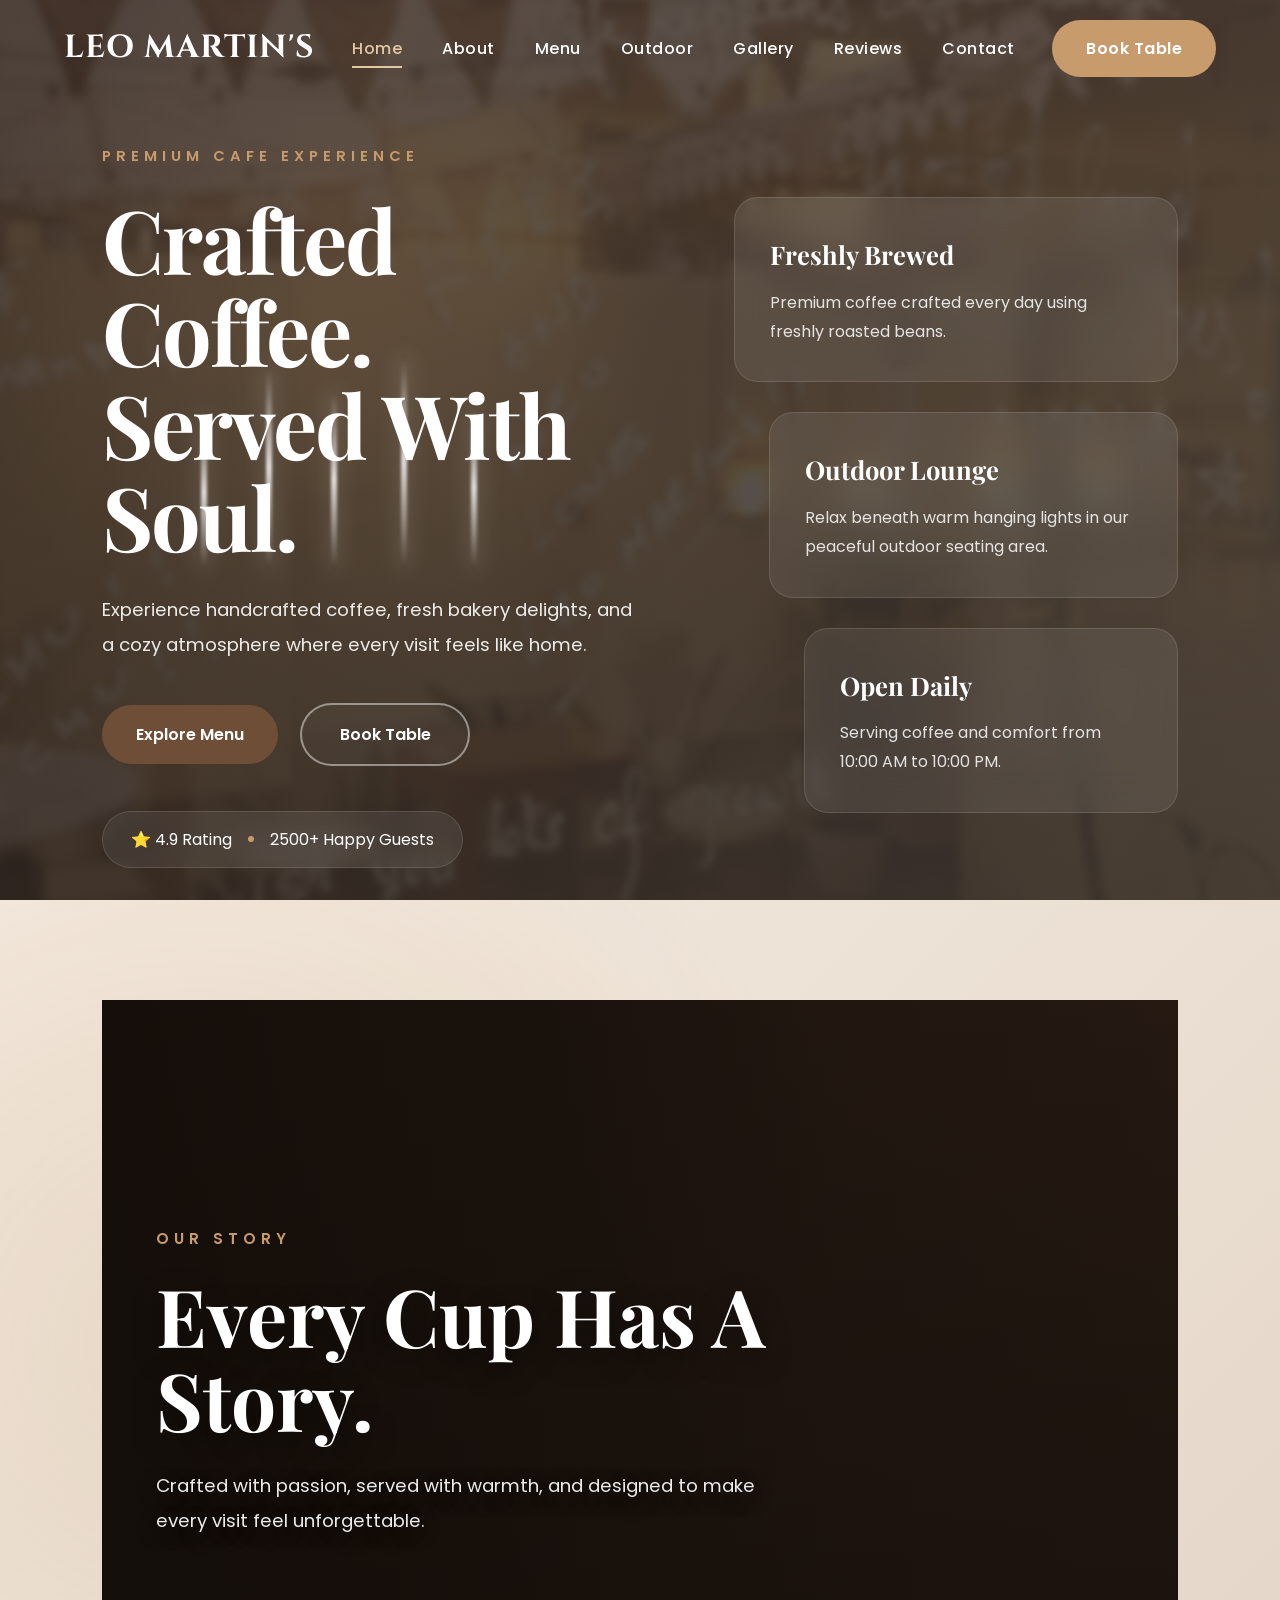
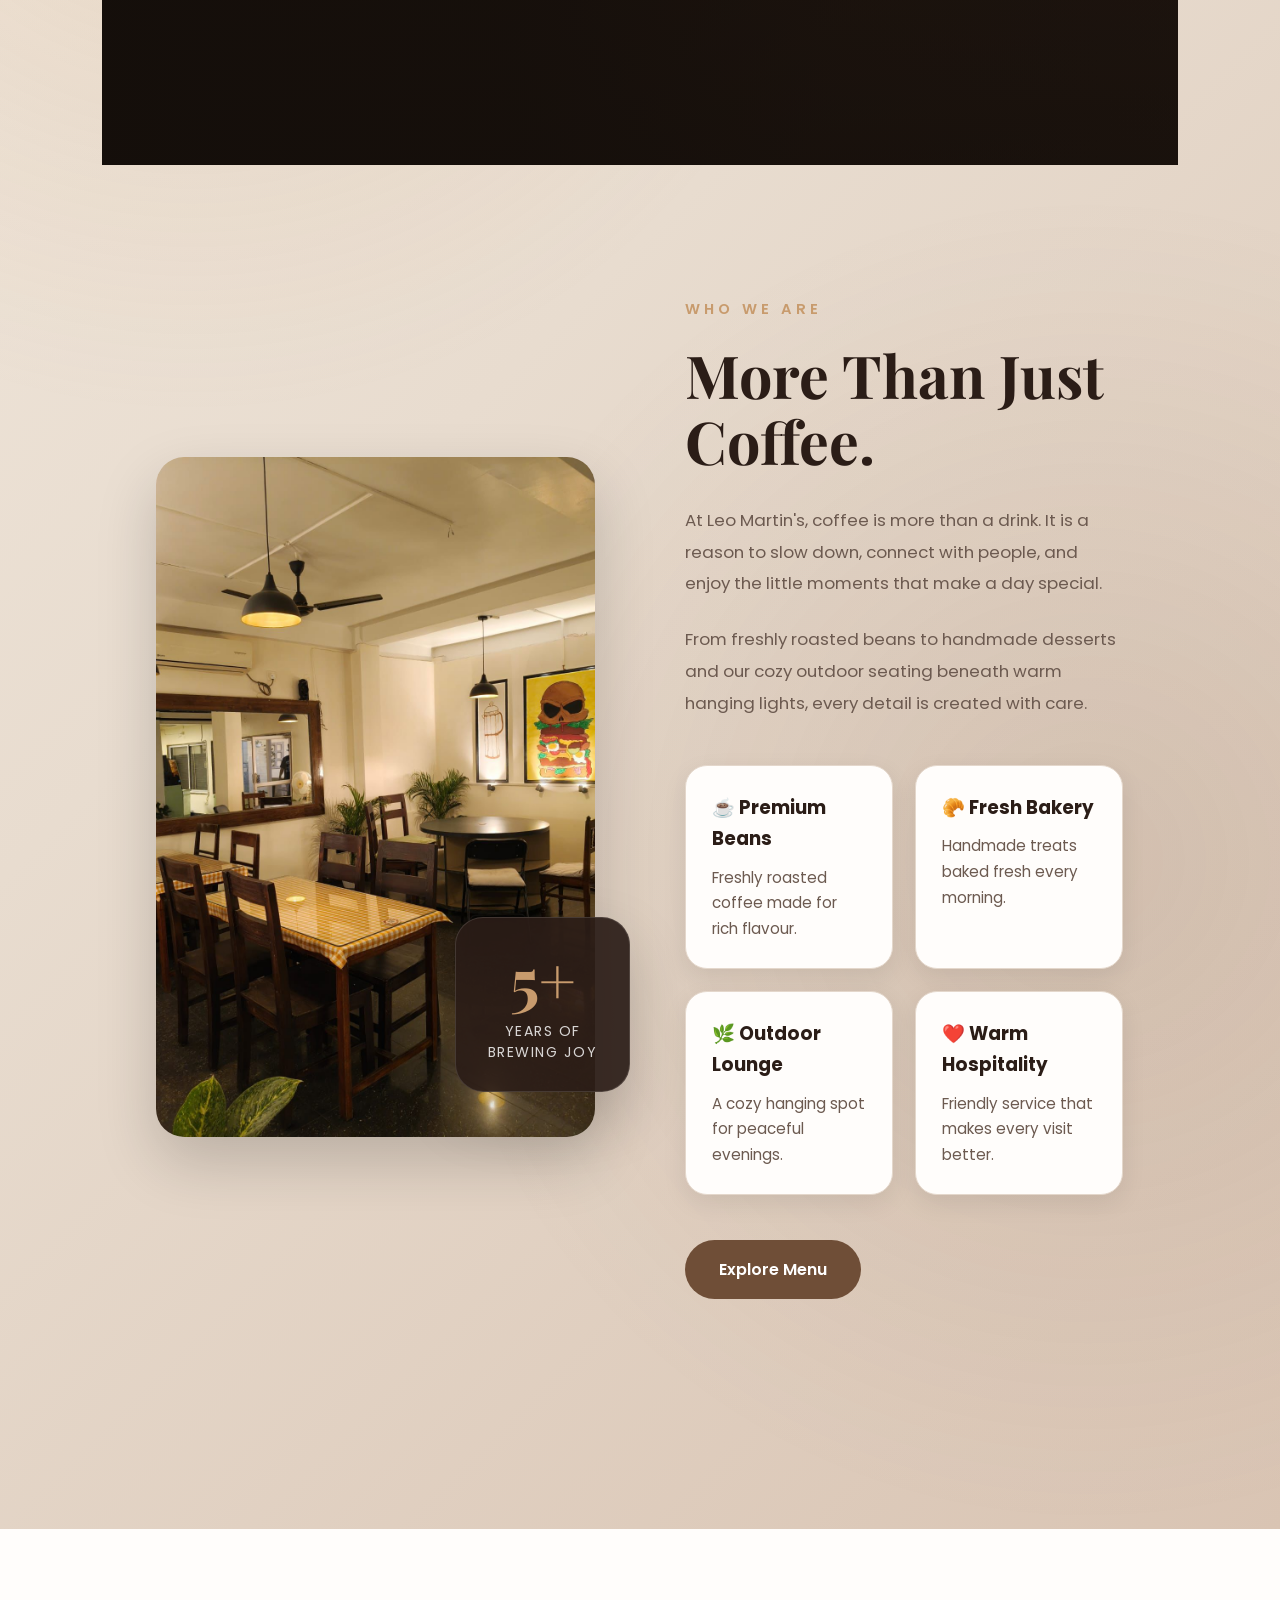
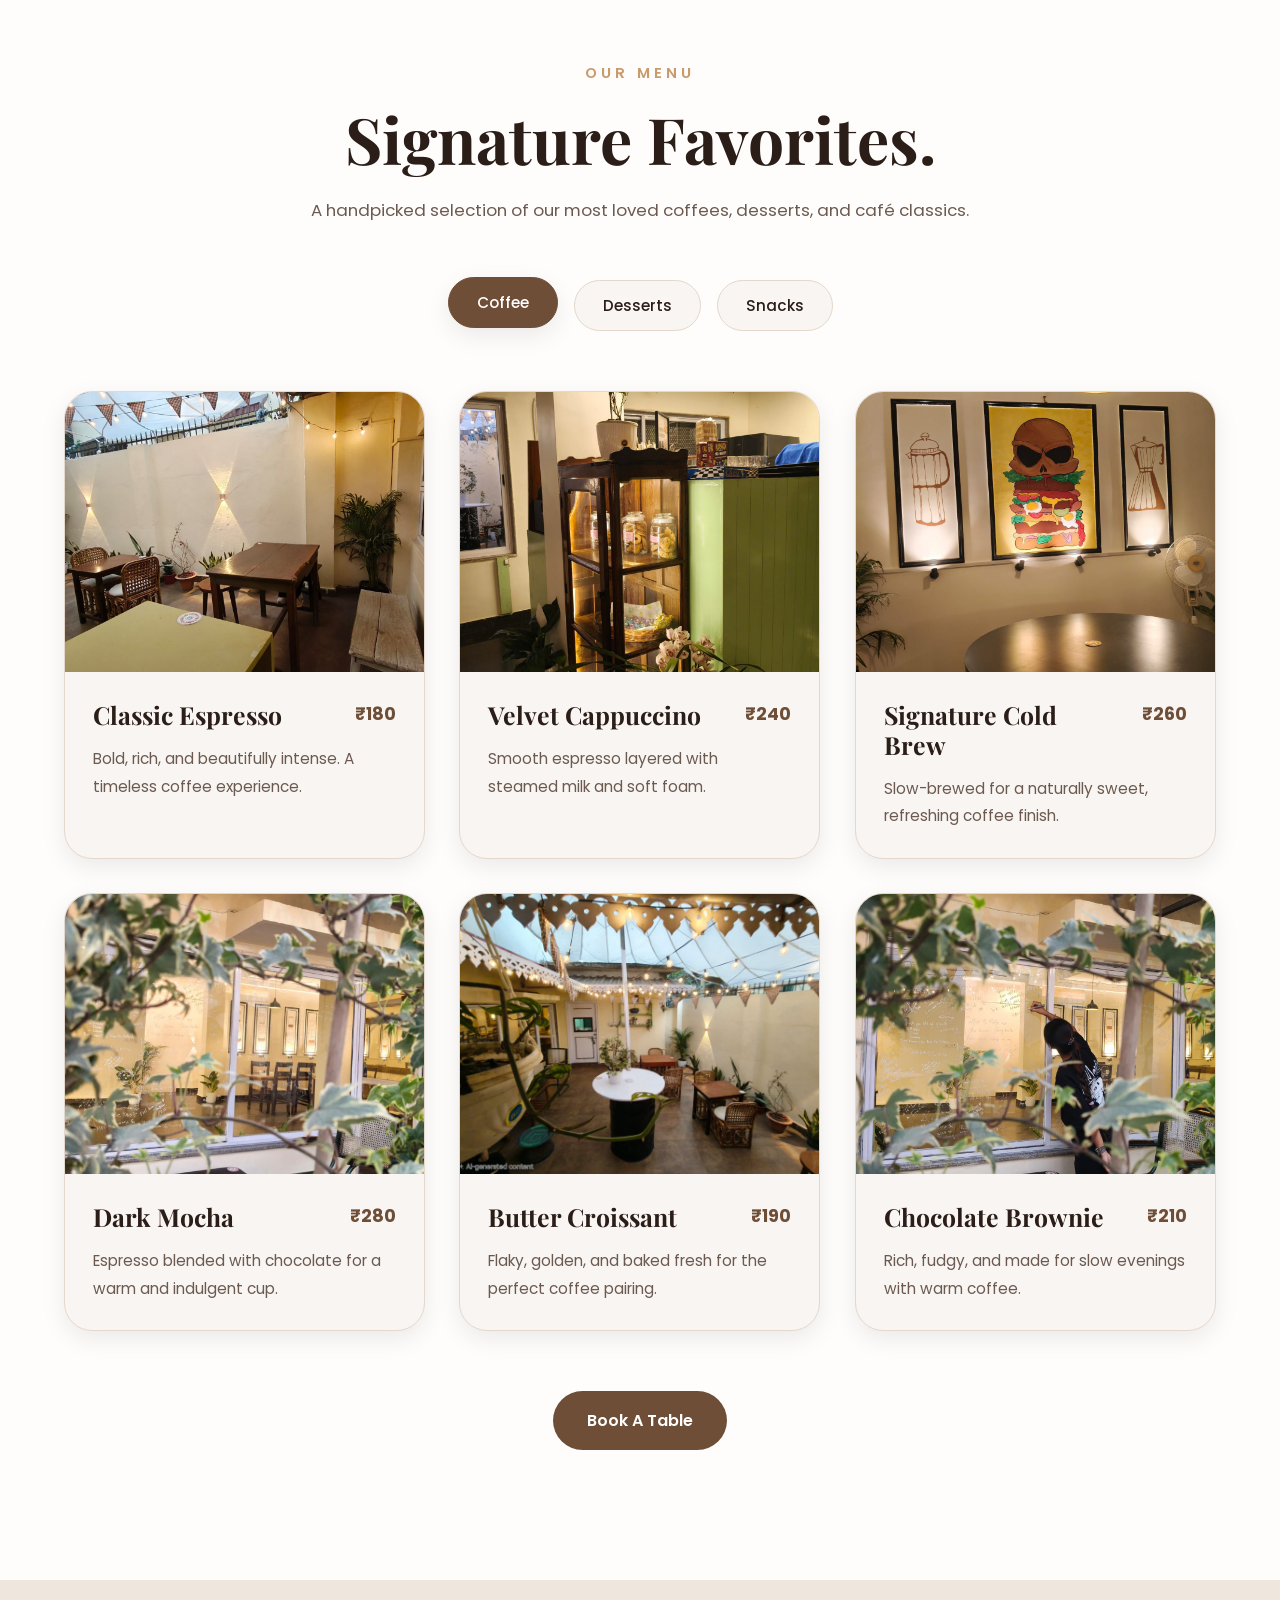
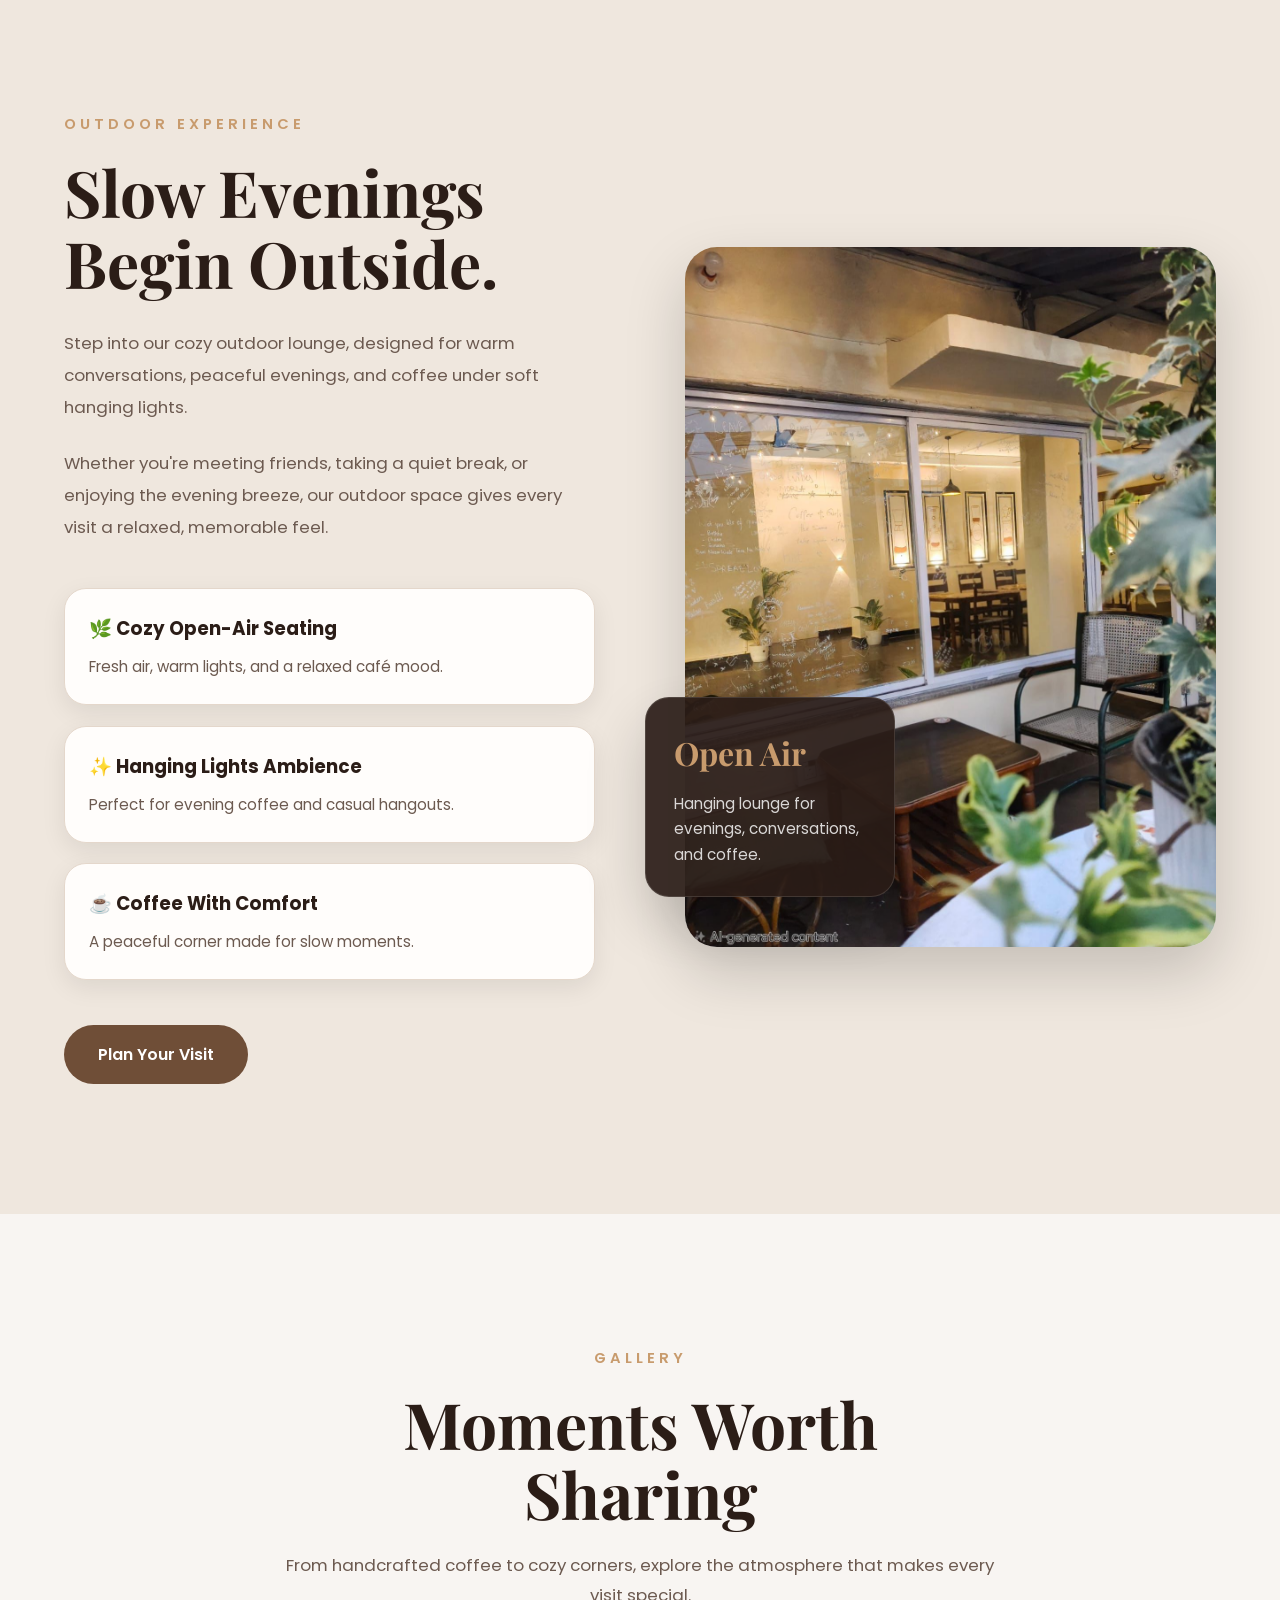
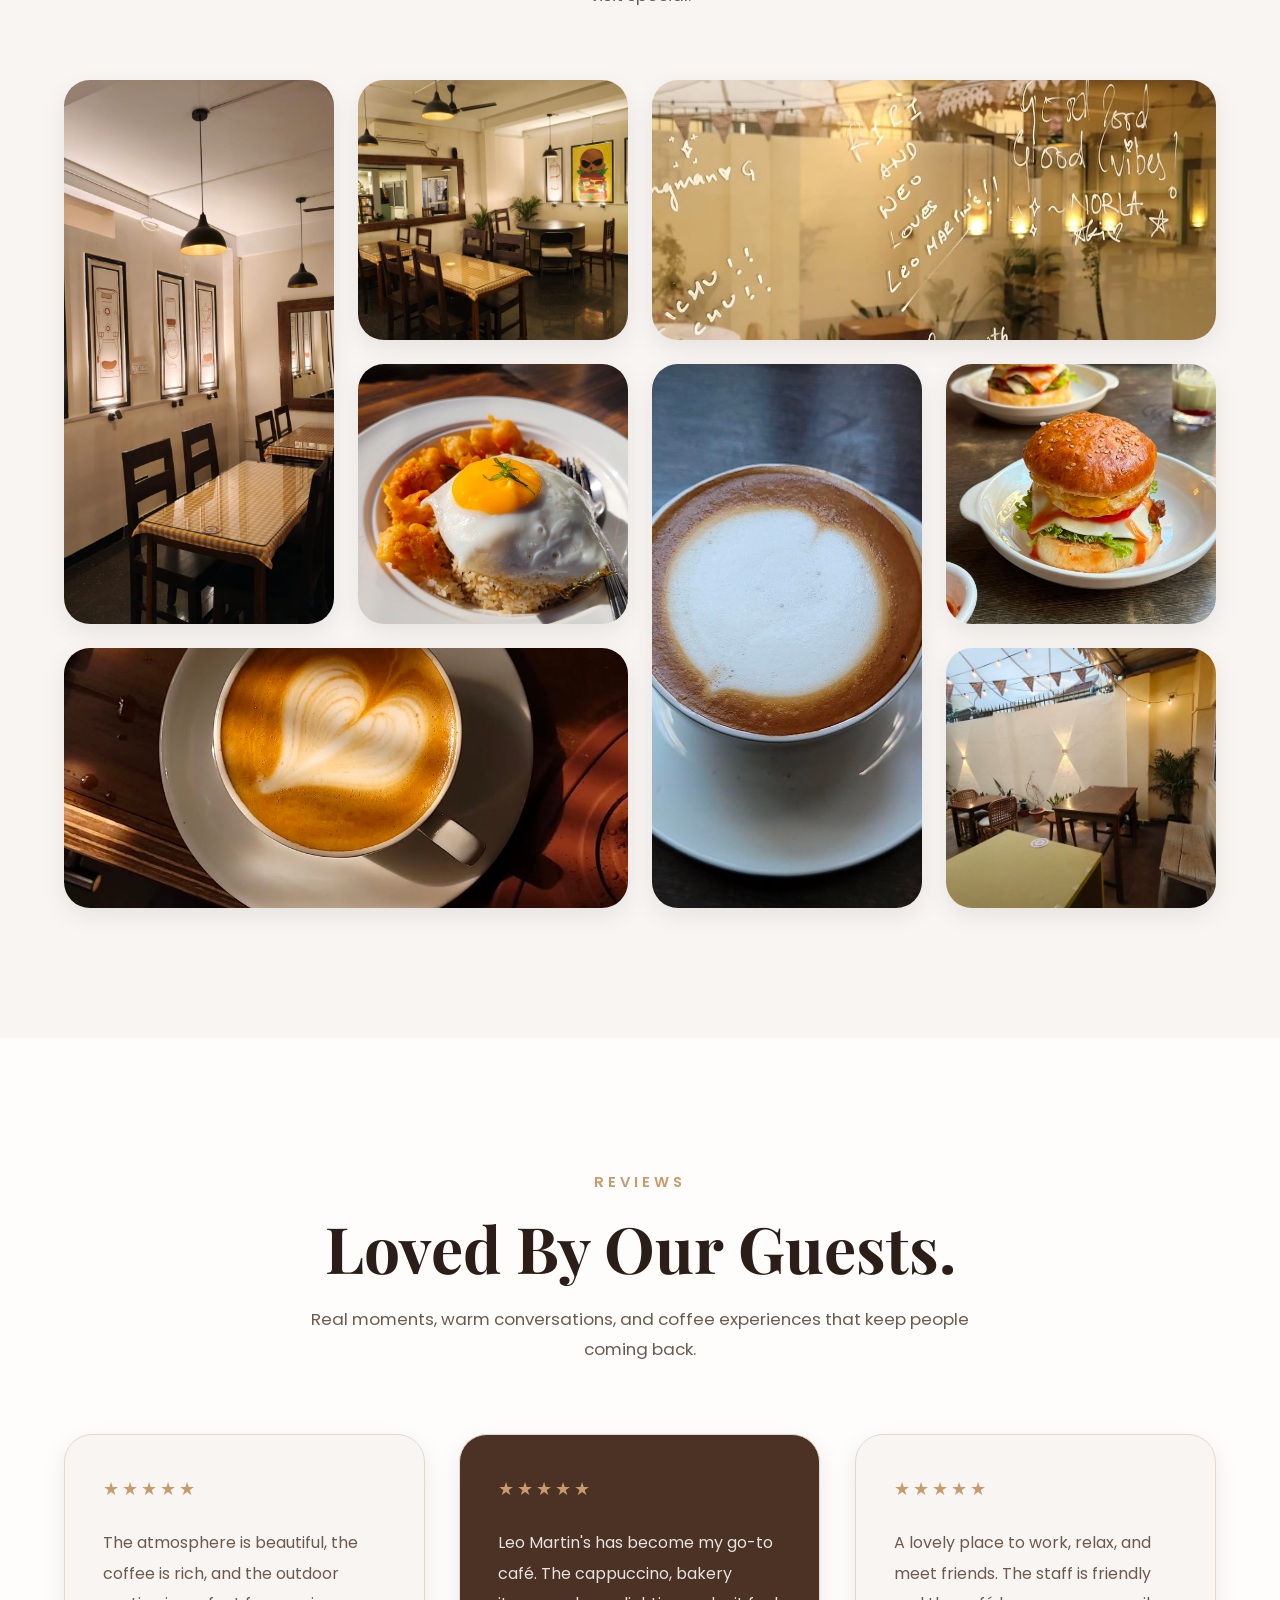
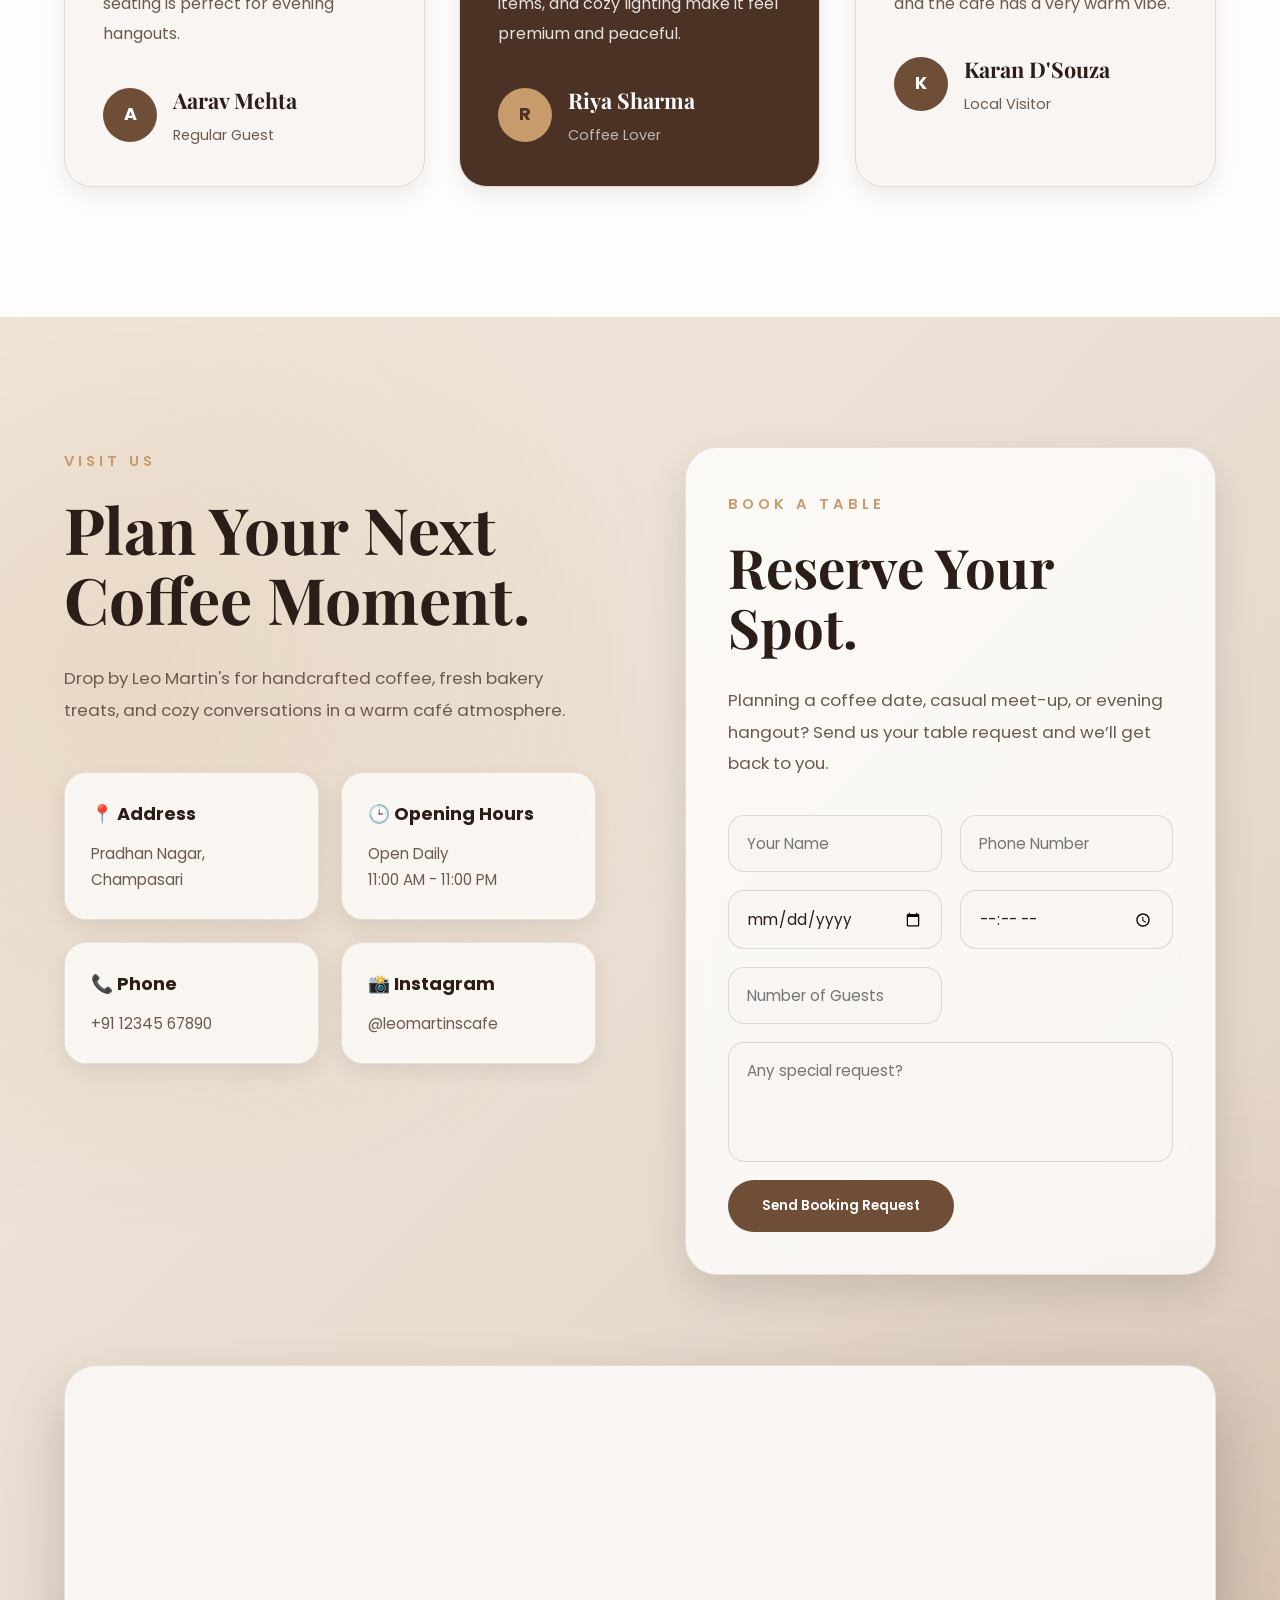
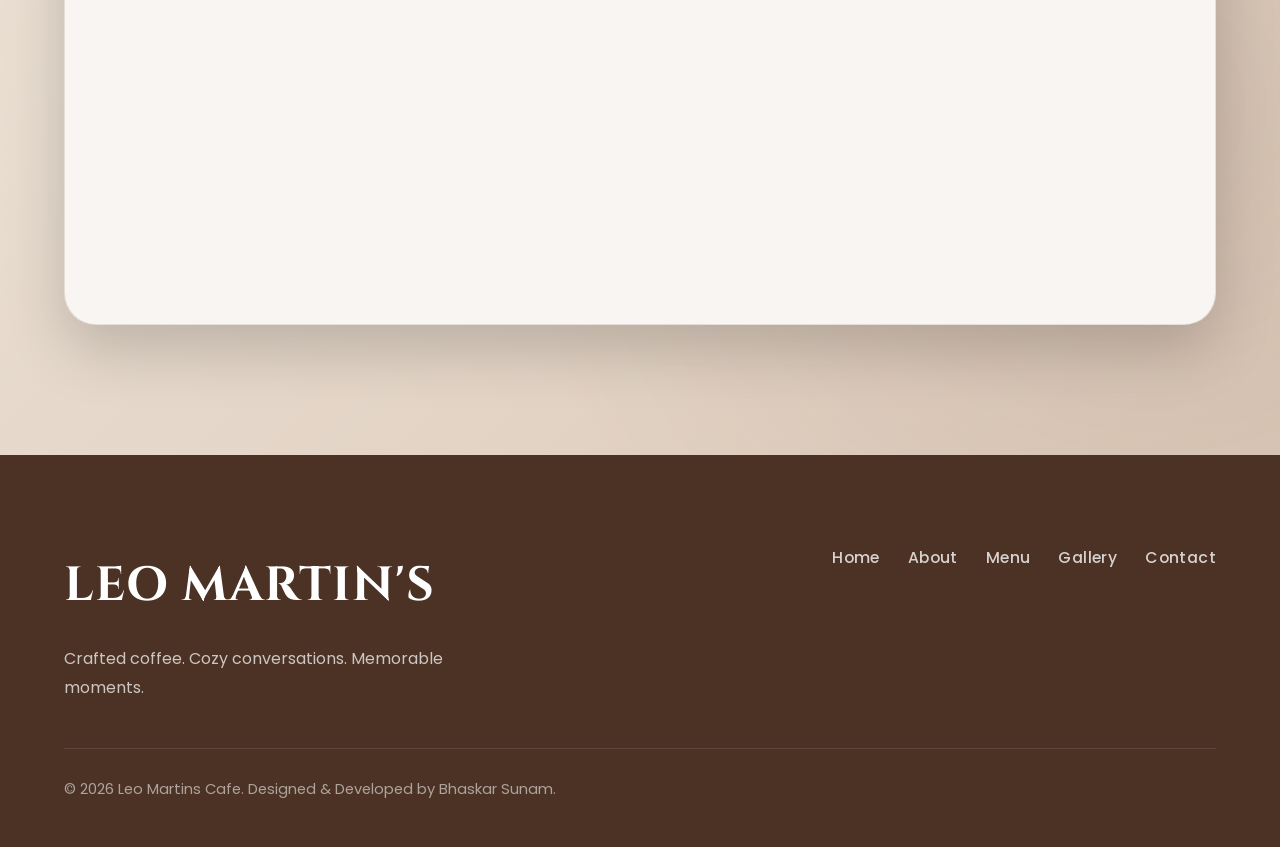
==== index.html @ 648ba808 "Initial Leo Martins cafe website" ====
<!DOCTYPE html>
<html lang="en">
<head>
    <meta charset="UTF-8">
    <meta name="viewport" content="width=device-width, initial-scale=1.0">
    <title>LEO MARTIN'S | Premium Cafe</title>

    <link rel="preconnect" href="https://fonts.googleapis.com">
    <link rel="preconnect" href="https://fonts.gstatic.com" crossorigin>
    <link href="https://fonts.googleapis.com/css2?family=Playfair+Display:wght@500;600;700&family=Poppins:wght@300;400;500;600&family=Cinzel:wght@600;700&display=swap" rel="stylesheet">

    <link rel="stylesheet" href="css/style.css">
</head>

<body>

<div class="loader">
    <div class="loader-content">
        <div class="coffee-loader">
            <span></span>
            <span></span>
            <span></span>
        </div>

        <h2>Leo Martin's</h2>

        <p>Brewing your experience...</p>
    </div>
</div>

<header id="header">
    <nav class="navbar">

        <a href="#hero" class="logo">
            LEO MARTIN'S
        </a>

        <ul class="nav-links">
            <li><a href="#hero">Home</a></li>
            <li><a href="#about">About</a></li>
            <li><a href="#menu">Menu</a></li>
            <li><a href="#outdoor">Outdoor</a></li>
            <li><a href="#gallery">Gallery</a></li>
            <li><a href="#reviews">Reviews</a></li>
            <li><a href="#contact">Contact</a></li>
        </ul>

        <a href="#booking" class="reserve-btn">Book Table</a>

        <div class="hamburger">
            <span></span>
            <span></span>
            <span></span>
        </div>

    </nav>
</header>

<main>

<section id="hero">

    <div class="hero-overlay"></div>

    <div class="hero-steam">
        <span></span>
        <span></span>
        <span></span>
        <span></span>
        <span></span>
    </div>

    <div class="hero-container">

        <div class="hero-content">

            <span class="hero-tagline">PREMIUM CAFE EXPERIENCE</span>

            <h1 class="hero-title">
                Crafted Coffee.<br>
                Served With<br>
                Soul.
            </h1>

            <p class="hero-description">
                Experience handcrafted coffee, fresh bakery delights, and a cozy atmosphere where every visit feels like home.
            </p>

            <div class="hero-buttons">
                <a href="#menu" class="primary-btn">Explore Menu</a>
                <a href="#booking" class="secondary-btn">Book Table</a>
            </div>

            <div class="hero-badge">
                <p>⭐ 4.9 Rating</p>
                <span></span>
                <p>2500+ Happy Guests</p>
            </div>

        </div>

        <div class="hero-right">

            <div class="hero-card">
                <h3>Freshly Brewed</h3>
                <p>Premium coffee crafted every day using freshly roasted beans.</p>
            </div>

            <div class="hero-card">
                <h3>Outdoor Lounge</h3>
                <p>Relax beneath warm hanging lights in our peaceful outdoor seating area.</p>
            </div>

            <div class="hero-card">
                <h3>Open Daily</h3>
                <p>Serving coffee and comfort from 10:00 AM to 10:00 PM.</p>
            </div>

        </div>

    </div>

</section>

<section id="about">

    <div class="about-video-section">

        <video class="about-video" autoplay muted loop playsinline>
            <source src="videos/vid1.mp4" type="video/mp4">
        </video>

        <div class="about-video-overlay"></div>

        <div class="about-video-content">

            <span>OUR STORY</span>

            <h2>Every Cup Has A Story.</h2>

            <p>
                Crafted with passion, served with warmth, and designed to make every visit feel unforgettable.
            </p>

        </div>

    </div>

    <div class="about-story-section">

        <div class="about-story-container">

            <div class="about-media">

                <div class="about-image-frame">
                    <img src="images/pic9.jpeg" alt="Leo Martin's Cafe Interior">
                </div>

                <div class="about-badge">
                    <h3>5+</h3>
                    <p>Years of Brewing Joy</p>
                </div>

            </div>

            <div class="about-details">

                <span>WHO WE ARE</span>

                <h3>More Than Just Coffee.</h3>

                <p>
                    At Leo Martin's, coffee is more than a drink. It is a reason to slow down, connect with people, and enjoy the little moments that make a day special.
                </p>

                <p>
                    From freshly roasted beans to handmade desserts and our cozy outdoor seating beneath warm hanging lights, every detail is created with care.
                </p>

                <div class="about-feature-grid">

                    <div class="about-feature-card">
                        <h4>☕ Premium Beans</h4>
                        <p>Freshly roasted coffee made for rich flavour.</p>
                    </div>

                    <div class="about-feature-card">
                        <h4>🥐 Fresh Bakery</h4>
                        <p>Handmade treats baked fresh every morning.</p>
                    </div>

                    <div class="about-feature-card">
                        <h4>🌿 Outdoor Lounge</h4>
                        <p>A cozy hanging spot for peaceful evenings.</p>
                    </div>

                    <div class="about-feature-card">
                        <h4>❤️ Warm Hospitality</h4>
                        <p>Friendly service that makes every visit better.</p>
                    </div>

                </div>

                <a href="#menu" class="primary-btn">Explore Menu</a>

            </div>

        </div>

    </div>

</section>

<section id="menu">

    <div class="menu-container">

        <div class="section-heading">

            <span>OUR MENU</span>

            <h2>Signature Favorites.</h2>

            <p>
                A handpicked selection of our most loved coffees, desserts, and café classics.
            </p>

        </div>

        <div class="menu-tabs">

            <button class="menu-tab active">Coffee</button>
            <button class="menu-tab">Desserts</button>
            <button class="menu-tab">Snacks</button>

        </div>

        <div class="menu-grid">

            <div class="menu-card">
                <div class="menu-image">
                    <img src="images/pic1.jpeg" alt="Espresso">
                </div>

                <div class="menu-content">
                    <div class="menu-top">
                        <h3>Classic Espresso</h3>
                        <span>₹180</span>
                    </div>

                    <p>Bold, rich, and beautifully intense. A timeless coffee experience.</p>
                </div>
            </div>

            <div class="menu-card">
                <div class="menu-image">
                    <img src="images/pic2.jpeg" alt="Cappuccino">
                </div>

                <div class="menu-content">
                    <div class="menu-top">
                        <h3>Velvet Cappuccino</h3>
                        <span>₹240</span>
                    </div>

                    <p>Smooth espresso layered with steamed milk and soft foam.</p>
                </div>
            </div>

            <div class="menu-card">
                <div class="menu-image">
                    <img src="images/pic3.jpeg" alt="Cold Brew">
                </div>

                <div class="menu-content">
                    <div class="menu-top">
                        <h3>Signature Cold Brew</h3>
                        <span>₹260</span>
                    </div>

                    <p>Slow-brewed for a naturally sweet, refreshing coffee finish.</p>
                </div>
            </div>

            <div class="menu-card">
                <div class="menu-image">
                    <img src="images/pic4.jpeg" alt="Mocha">
                </div>

                <div class="menu-content">
                    <div class="menu-top">
                        <h3>Dark Mocha</h3>
                        <span>₹280</span>
                    </div>

                    <p>Espresso blended with chocolate for a warm and indulgent cup.</p>
                </div>
            </div>

            <div class="menu-card">
                <div class="menu-image">
                    <img src="images/pic5.jpeg" alt="Croissant">
                </div>

                <div class="menu-content">
                    <div class="menu-top">
                        <h3>Butter Croissant</h3>
                        <span>₹190</span>
                    </div>

                    <p>Flaky, golden, and baked fresh for the perfect coffee pairing.</p>
                </div>
            </div>

            <div class="menu-card">
                <div class="menu-image">
                    <img src="images/pic6.jpeg" alt="Chocolate Brownie">
                </div>

                <div class="menu-content">
                    <div class="menu-top">
                        <h3>Chocolate Brownie</h3>
                        <span>₹210</span>
                    </div>

                    <p>Rich, fudgy, and made for slow evenings with warm coffee.</p>
                </div>
            </div>

        </div>

        <div class="menu-cta">
            <a href="#booking" class="primary-btn">Book A Table</a>
        </div>

    </div>

</section>

<section id="outdoor">

    <div class="outdoor-container">

        <div class="outdoor-content">

            <span>OUTDOOR EXPERIENCE</span>

            <h2>Slow Evenings Begin Outside.</h2>

            <p>
                Step into our cozy outdoor lounge, designed for warm conversations, peaceful evenings, and coffee under soft hanging lights.
            </p>

            <p>
                Whether you're meeting friends, taking a quiet break, or enjoying the evening breeze, our outdoor space gives every visit a relaxed, memorable feel.
            </p>

            <div class="outdoor-points">

                <div class="outdoor-point">
                    <h4>🌿 Cozy Open-Air Seating</h4>
                    <p>Fresh air, warm lights, and a relaxed café mood.</p>
                </div>

                <div class="outdoor-point">
                    <h4>✨ Hanging Lights Ambience</h4>
                    <p>Perfect for evening coffee and casual hangouts.</p>
                </div>

                <div class="outdoor-point">
                    <h4>☕ Coffee With Comfort</h4>
                    <p>A peaceful corner made for slow moments.</p>
                </div>

            </div>

            <a href="#booking" class="primary-btn">Plan Your Visit</a>

        </div>

        <div class="outdoor-visual">

            <div class="outdoor-image-card">
                <img src="images/pic7.jpeg" alt="Leo Martin's Outdoor Seating">
            </div>

            <div class="outdoor-floating-card">
                <h3>Open Air</h3>
                <p>Hanging lounge for evenings, conversations, and coffee.</p>
            </div>

        </div>

    </div>

</section>

<section id="gallery">

    <div class="gallery-line-wrap">
        <svg class="gallery-line-svg" viewBox="0 0 1600 1200" fill="none" xmlns="http://www.w3.org/2000/svg">
            <path class="gallery-scroll-line" d="M-220 250 C 180 80, 430 220, 540 520 C 650 840, 980 1000, 1320 770 C 1580 595, 1720 760, 1800 930" />
        </svg>
    </div>

    <div class="gallery-container">

        <div class="section-heading">

            <span>GALLERY</span>

            <h2>Moments Worth Sharing</h2>

            <p>
                From handcrafted coffee to cozy corners, explore the atmosphere that makes every visit special.
            </p>

        </div>

        <div class="gallery-grid">

            <div class="gallery-item tall">
                <img src="images/pic8.jpeg" alt="Cafe Interior">
            </div>

            <div class="gallery-item">
                <img src="images/pic9.jpeg" alt="Coffee Cup">
            </div>

            <div class="gallery-item wide">
                <img src="images/pic10.jpeg" alt="Outdoor Seating">
            </div>

            <div class="gallery-item">
                <img src="images/pic11.jpeg" alt="Fresh Bakery">
            </div>

            <div class="gallery-item tall">
                <img src="images/pic12.jpeg" alt="Latte Art">
            </div>

            <div class="gallery-item">
                <img src="images/pic13.jpeg" alt="Cafe Dessert">
            </div>

            <div class="gallery-item wide">
                <img src="images/pic14.jpeg" alt="Cafe Ambience">
            </div>

            <div class="gallery-item">
                <img src="images/pic1.jpeg" alt="Coffee Bar">
            </div>

        </div>

    </div>

</section>

<section id="reviews">

    <div class="reviews-container">

        <div class="section-heading">

            <span>REVIEWS</span>

            <h2>Loved By Our Guests.</h2>

            <p>
                Real moments, warm conversations, and coffee experiences that keep people coming back.
            </p>

        </div>

        <div class="reviews-grid">

            <div class="review-card">

                <div class="review-stars">★★★★★</div>

                <p>
                    The atmosphere is beautiful, the coffee is rich, and the outdoor seating is perfect for evening hangouts.
                </p>

                <div class="review-user">
                    <div class="review-avatar">A</div>

                    <div>
                        <h4>Aarav Mehta</h4>
                        <span>Regular Guest</span>
                    </div>
                </div>

            </div>

            <div class="review-card featured-review">

                <div class="review-stars">★★★★★</div>

                <p>
                    Leo Martin's has become my go-to café. The cappuccino, bakery items, and cozy lighting make it feel premium and peaceful.
                </p>

                <div class="review-user">
                    <div class="review-avatar">R</div>

                    <div>
                        <h4>Riya Sharma</h4>
                        <span>Coffee Lover</span>
                    </div>
                </div>

            </div>

            <div class="review-card">

                <div class="review-stars">★★★★★</div>

                <p>
                    A lovely place to work, relax, and meet friends. The staff is friendly and the café has a very warm vibe.
                </p>

                <div class="review-user">
                    <div class="review-avatar">K</div>

                    <div>
                        <h4>Karan D'Souza</h4>
                        <span>Local Visitor</span>
                    </div>
                </div>

            </div>

        </div>

    </div>

</section>

<section id="contact">

    <div class="contact-container">

        <div class="contact-content">

            <span>VISIT US</span>

            <h2>Plan Your Next Coffee Moment.</h2>

            <p>
                Drop by Leo Martin's for handcrafted coffee, fresh bakery treats, and cozy conversations in a warm café atmosphere.
            </p>

            <div class="contact-details">

                <div class="contact-item">
                    <h4>📍 Address</h4>
                    <p>Pradhan Nagar, Champasari</p>
                </div>

                <div class="contact-item">
                    <h4>🕒 Opening Hours</h4>
                    <p>Open Daily<br>11:00 AM - 11:00 PM</p>
                </div>

                <div class="contact-item">
                    <h4>📞 Phone</h4>
                    <p>+91 12345 67890</p>
                </div>

                <div class="contact-item">
                    <h4>📸 Instagram</h4>
                    <p>@leomartinscafe</p>
                </div>

            </div>

        </div>

        <div class="booking-box" id="booking">

            <span>BOOK A TABLE</span>

            <h2>Reserve Your Spot.</h2>

            <p>
                Planning a coffee date, casual meet-up, or evening hangout? Send us your table request and we’ll get back to you.
            </p>

            <form 
                class="booking-form" 
                name="booking" 
                method="POST" 
                data-netlify="true" 
                netlify-honeypot="bot-field"
                action="/booking-confirmed.html">

                <input type="hidden" name="form-name" value="booking">

                <p style="display:none;">
                    <label>
                        Don’t fill this out if you're human:
                        <input name="bot-field">
                    </label>
                </p>

                <input type="text" id="bookingName" name="name" placeholder="Your Name" required>

                <input type="tel" id="bookingPhone" name="phone" placeholder="Phone Number" required>

                <input type="date" id="bookingDate" name="date" required>

                <input type="time" id="bookingTime" name="time" required>

                <input type="number" id="bookingGuests" name="guests" placeholder="Number of Guests" min="1" required>

                <textarea id="bookingMessage" name="message" placeholder="Any special request?"></textarea>

                <button type="submit" class="primary-btn">
                    Send Booking Request
                </button>

            </form>

        </div>

    </div>

    <div class="map-container">

        <div class="contact-map">

            <iframe
                src="https://www.google.com/maps?q=26.727870080755597,88.4183551417932&z=18&output=embed"
                loading="lazy"
                allowfullscreen
                referrerpolicy="no-referrer-when-downgrade">
            </iframe>

        </div>

    </div>

</section>

</main>

<footer>

    <div class="footer-content">

        <div class="footer-logo">

            <h2>LEO MARTIN'S</h2>

            <p>
                Crafted coffee. Cozy conversations. Memorable moments.
            </p>

        </div>

        <div class="footer-links">

            <a href="#hero">Home</a>
            <a href="#about">About</a>
            <a href="#menu">Menu</a>
            <a href="#gallery">Gallery</a>
            <a href="#contact">Contact</a>

        </div>

    </div>

</footer>

<a href="#hero" class="back-to-top">
    ↑
</a>

<script src="js/main.js"></script>

</body>
</html>
---- css/style.css ----
@import url("variables.css");
@import url("global.css");
@import url("navbar.css");
@import url("hero.css");
@import url("about.css");
@import url("menu.css");
@import url("outdoor.css");
@import url("gallery.css");
@import url("features.css");
@import url("reviews.css");
@import url("contact.css");
@import url("footer.css");
@import url("responsive.css");
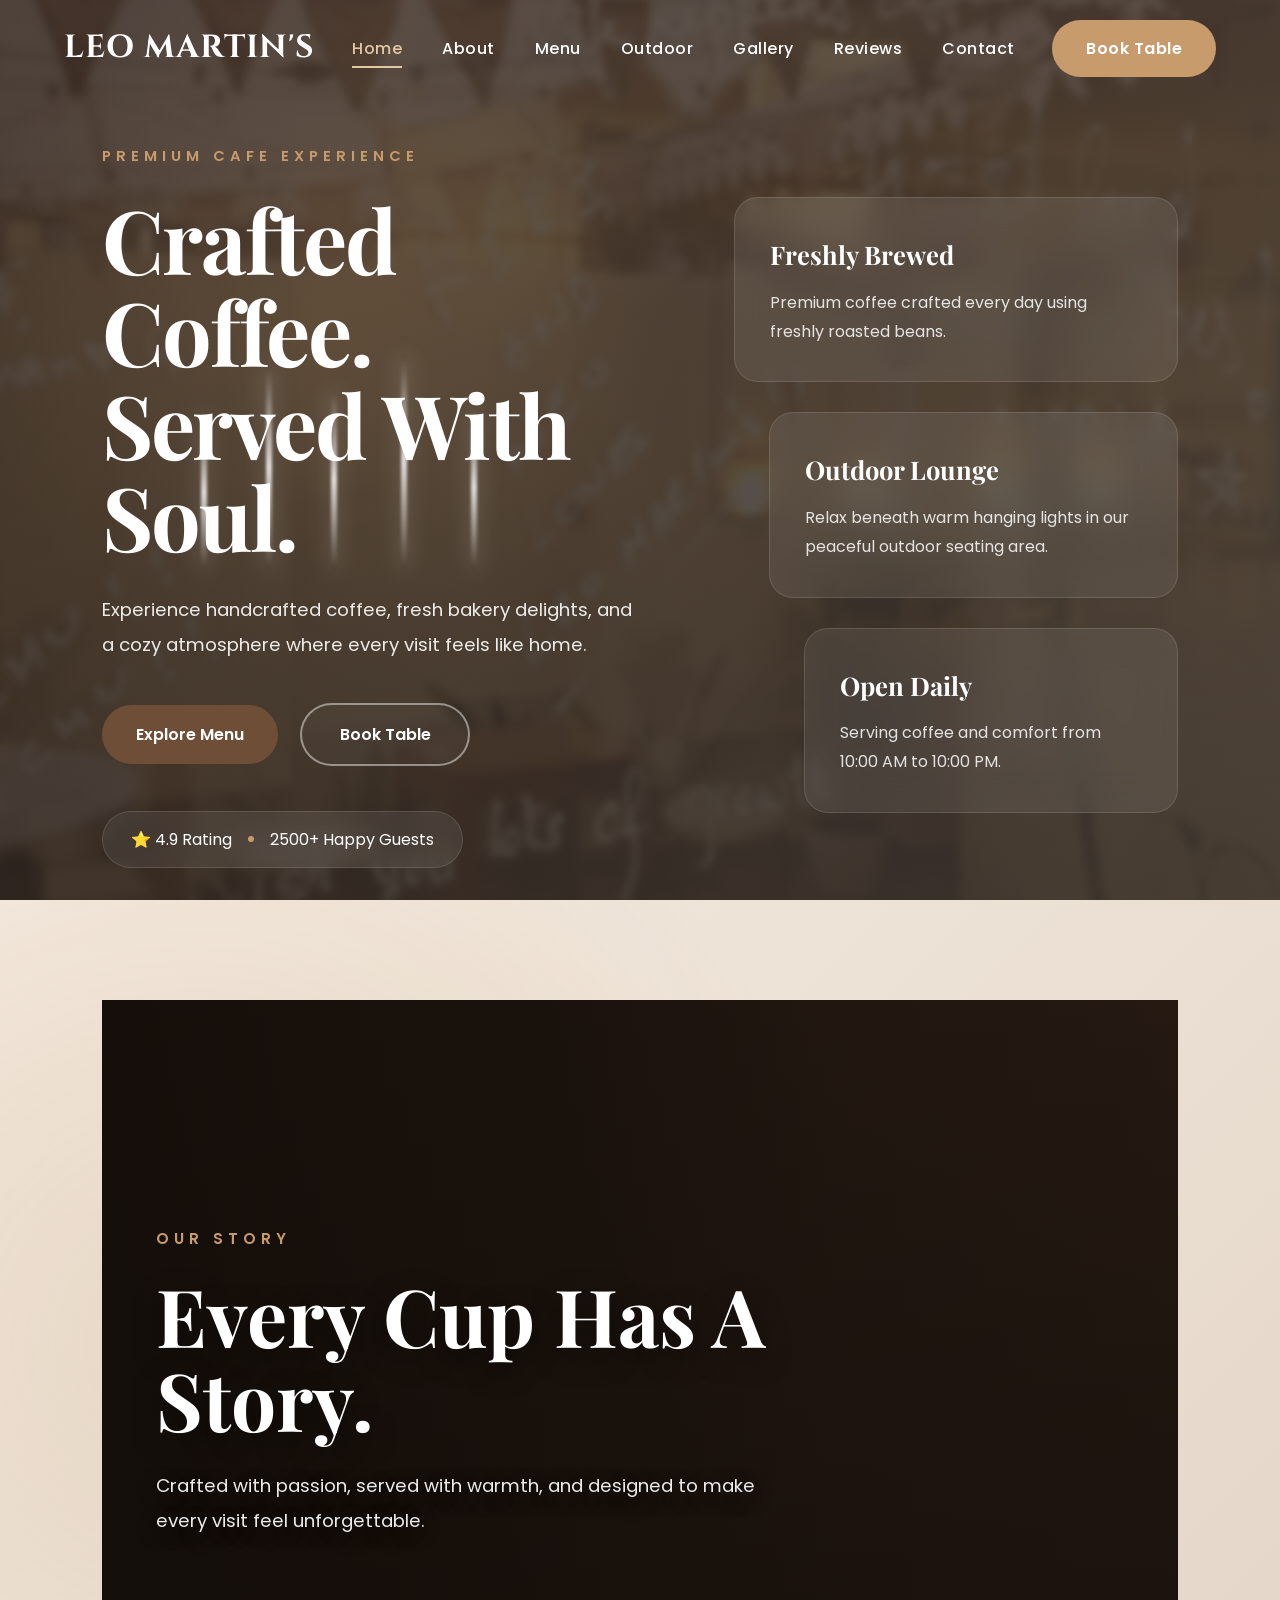
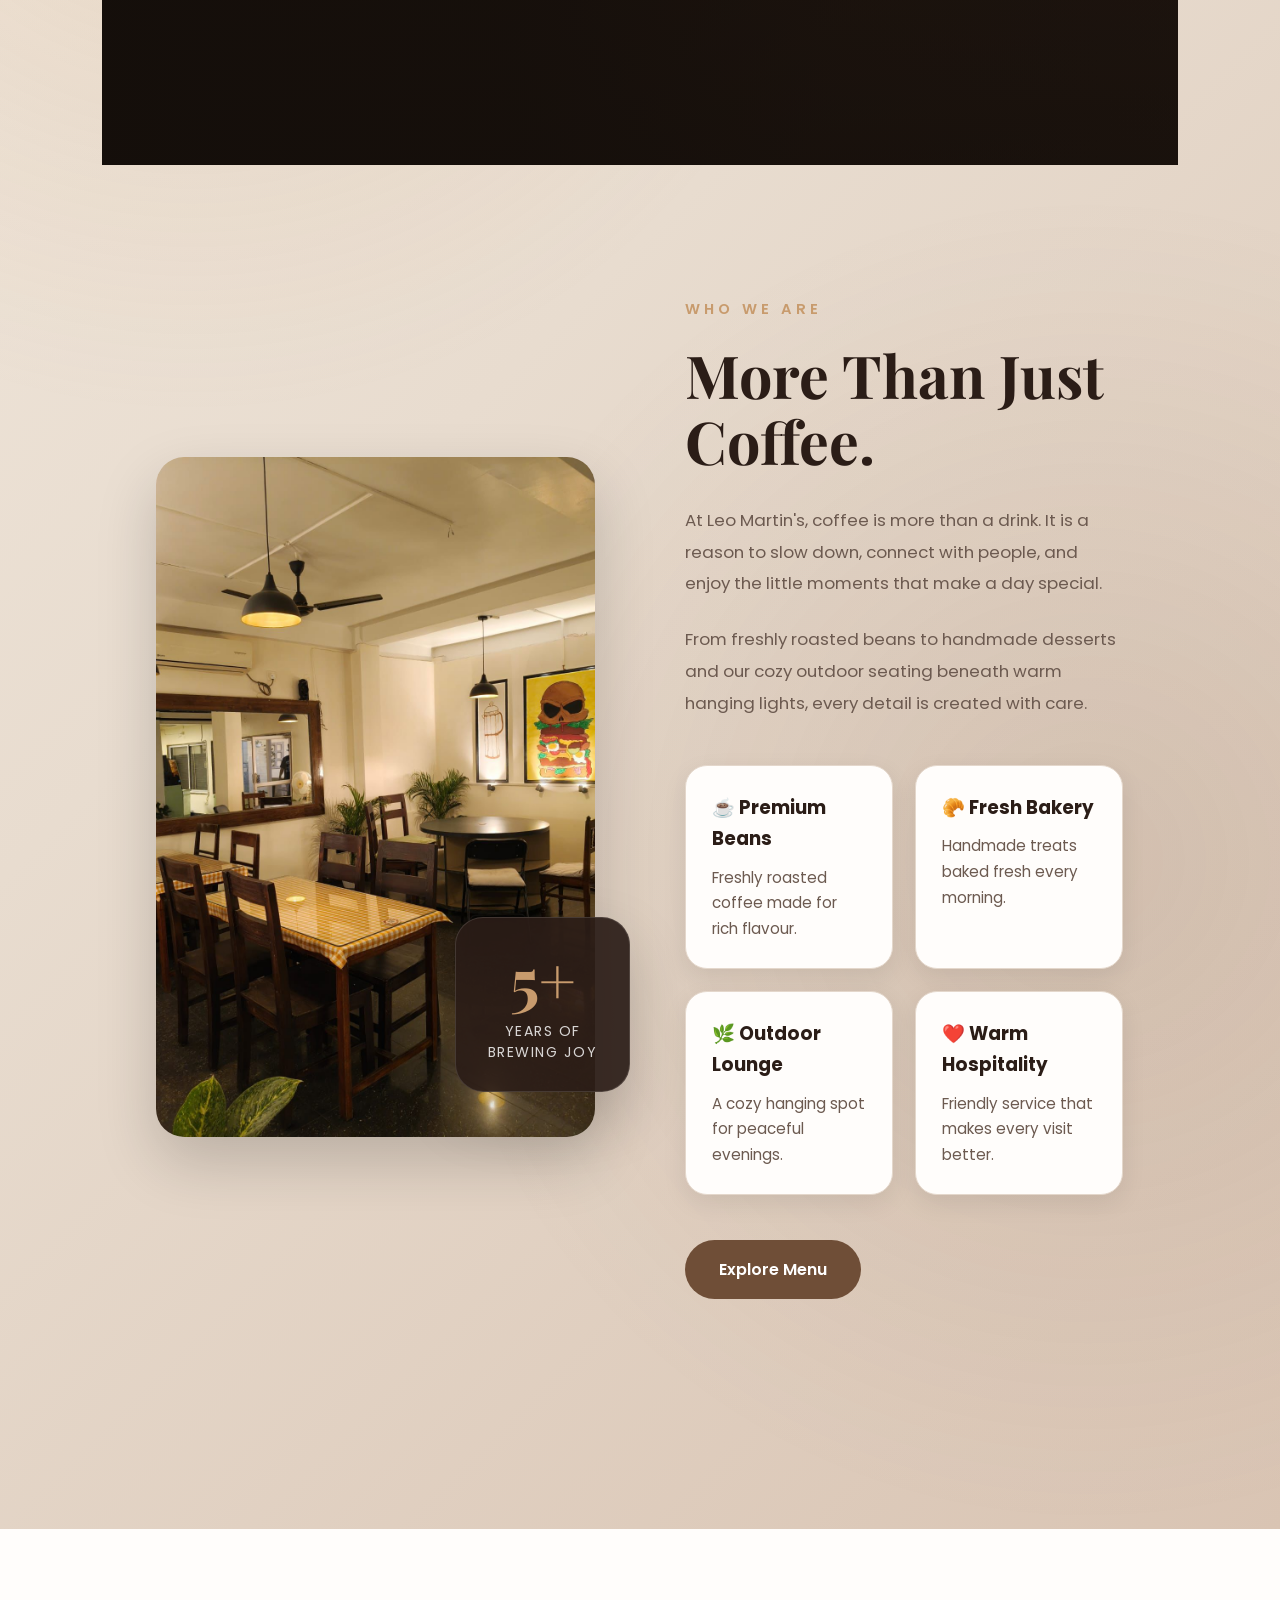
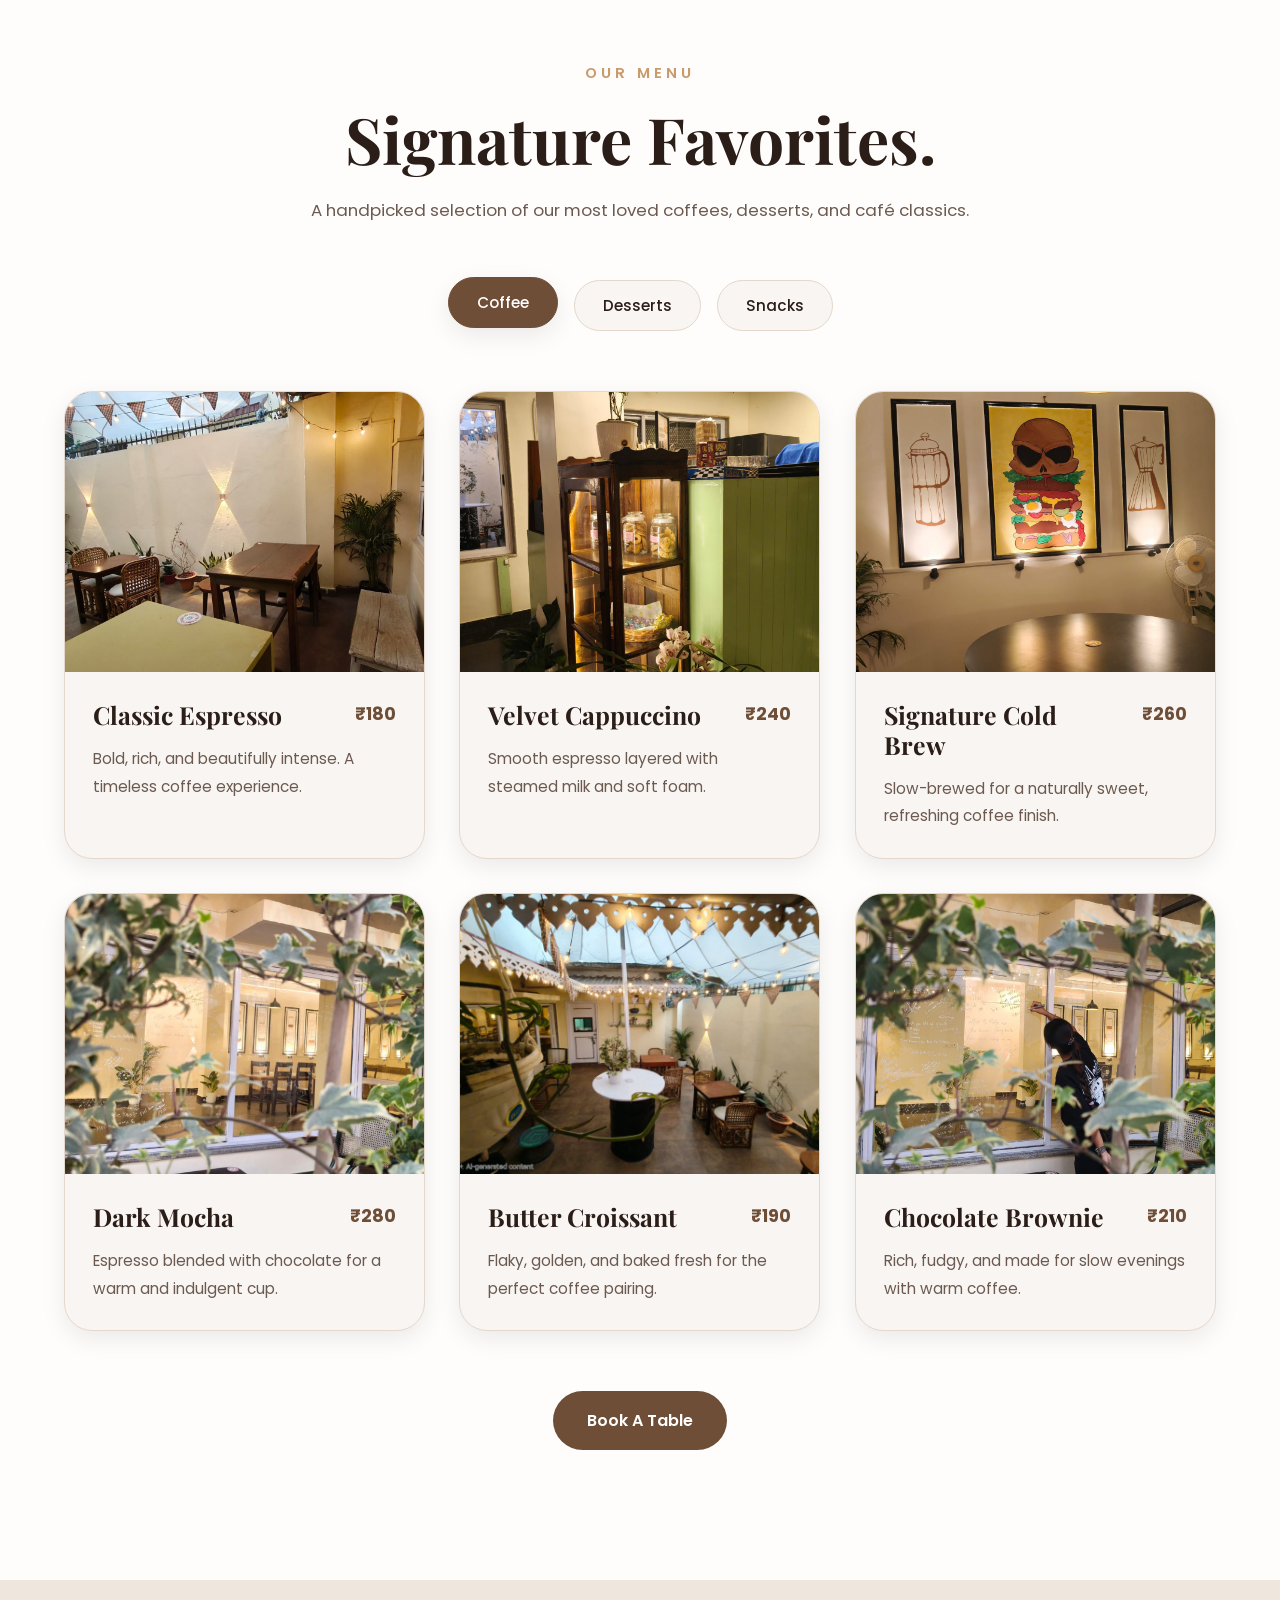
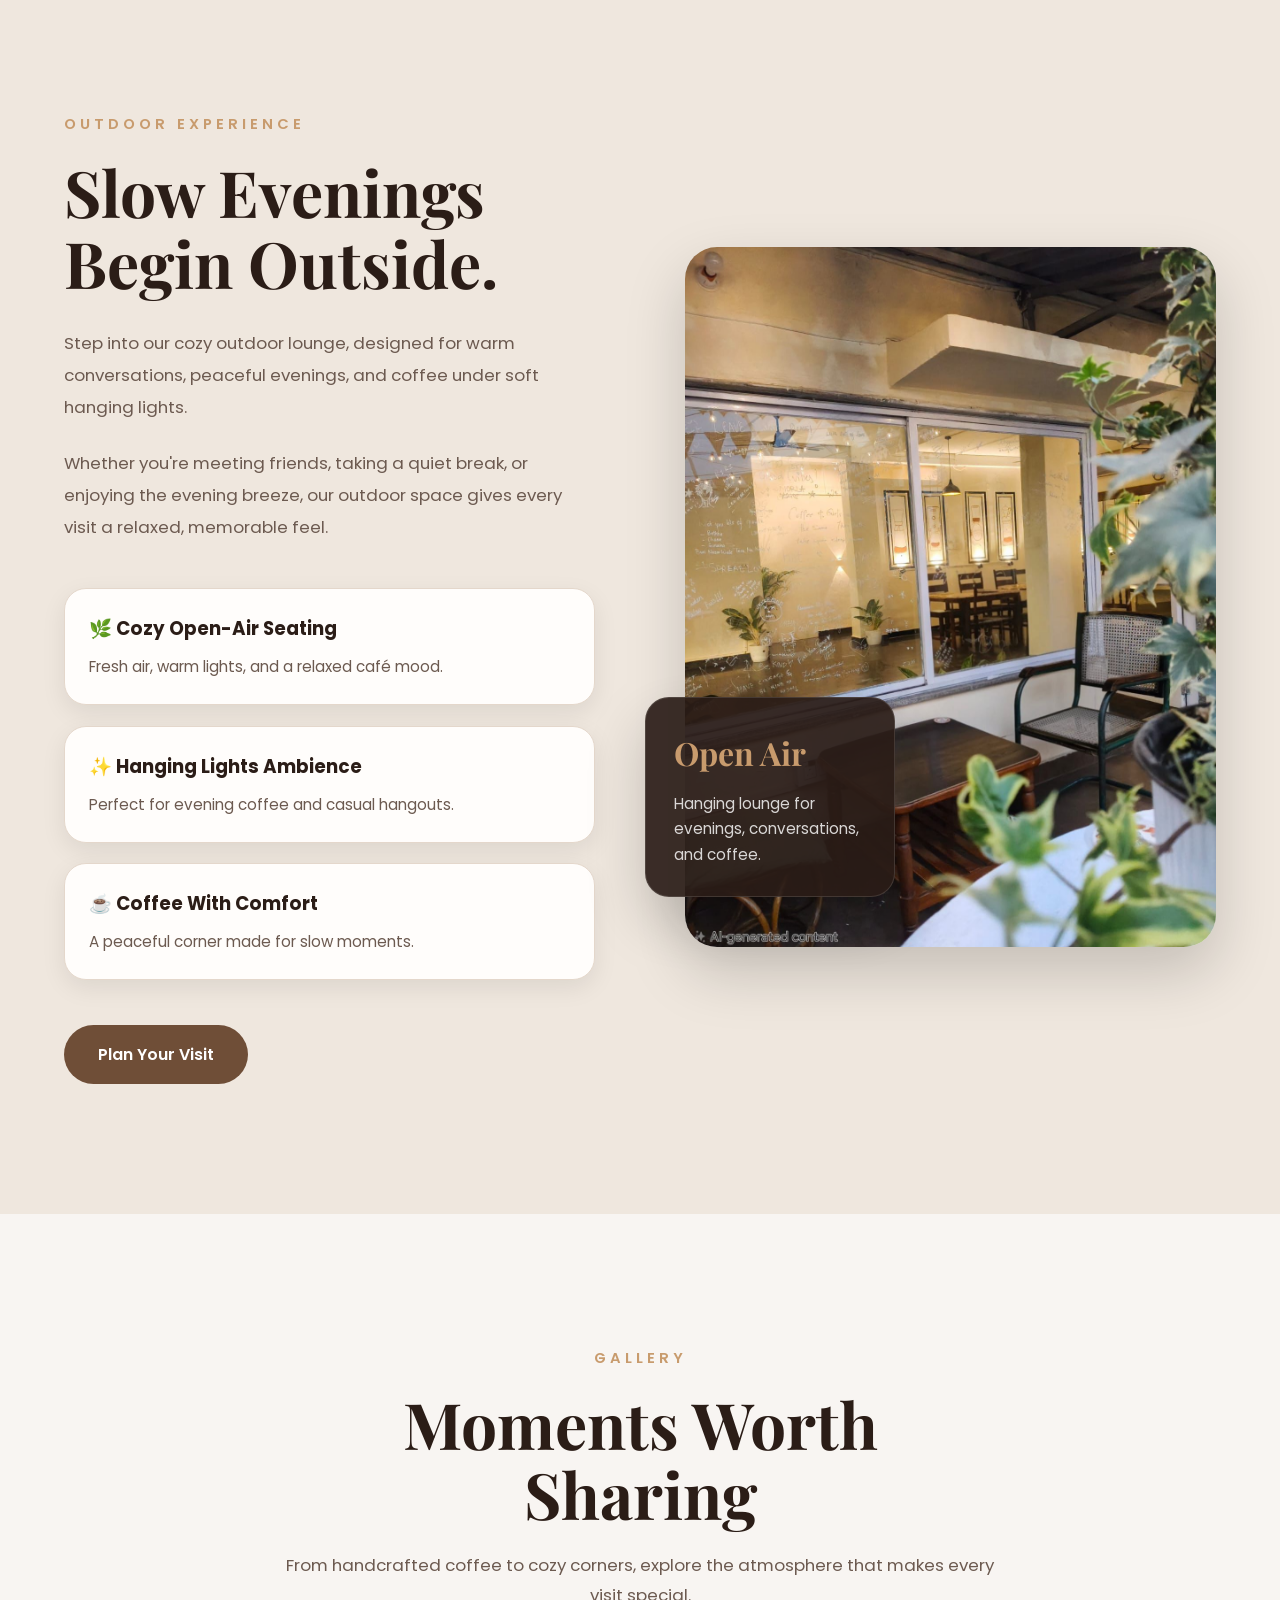
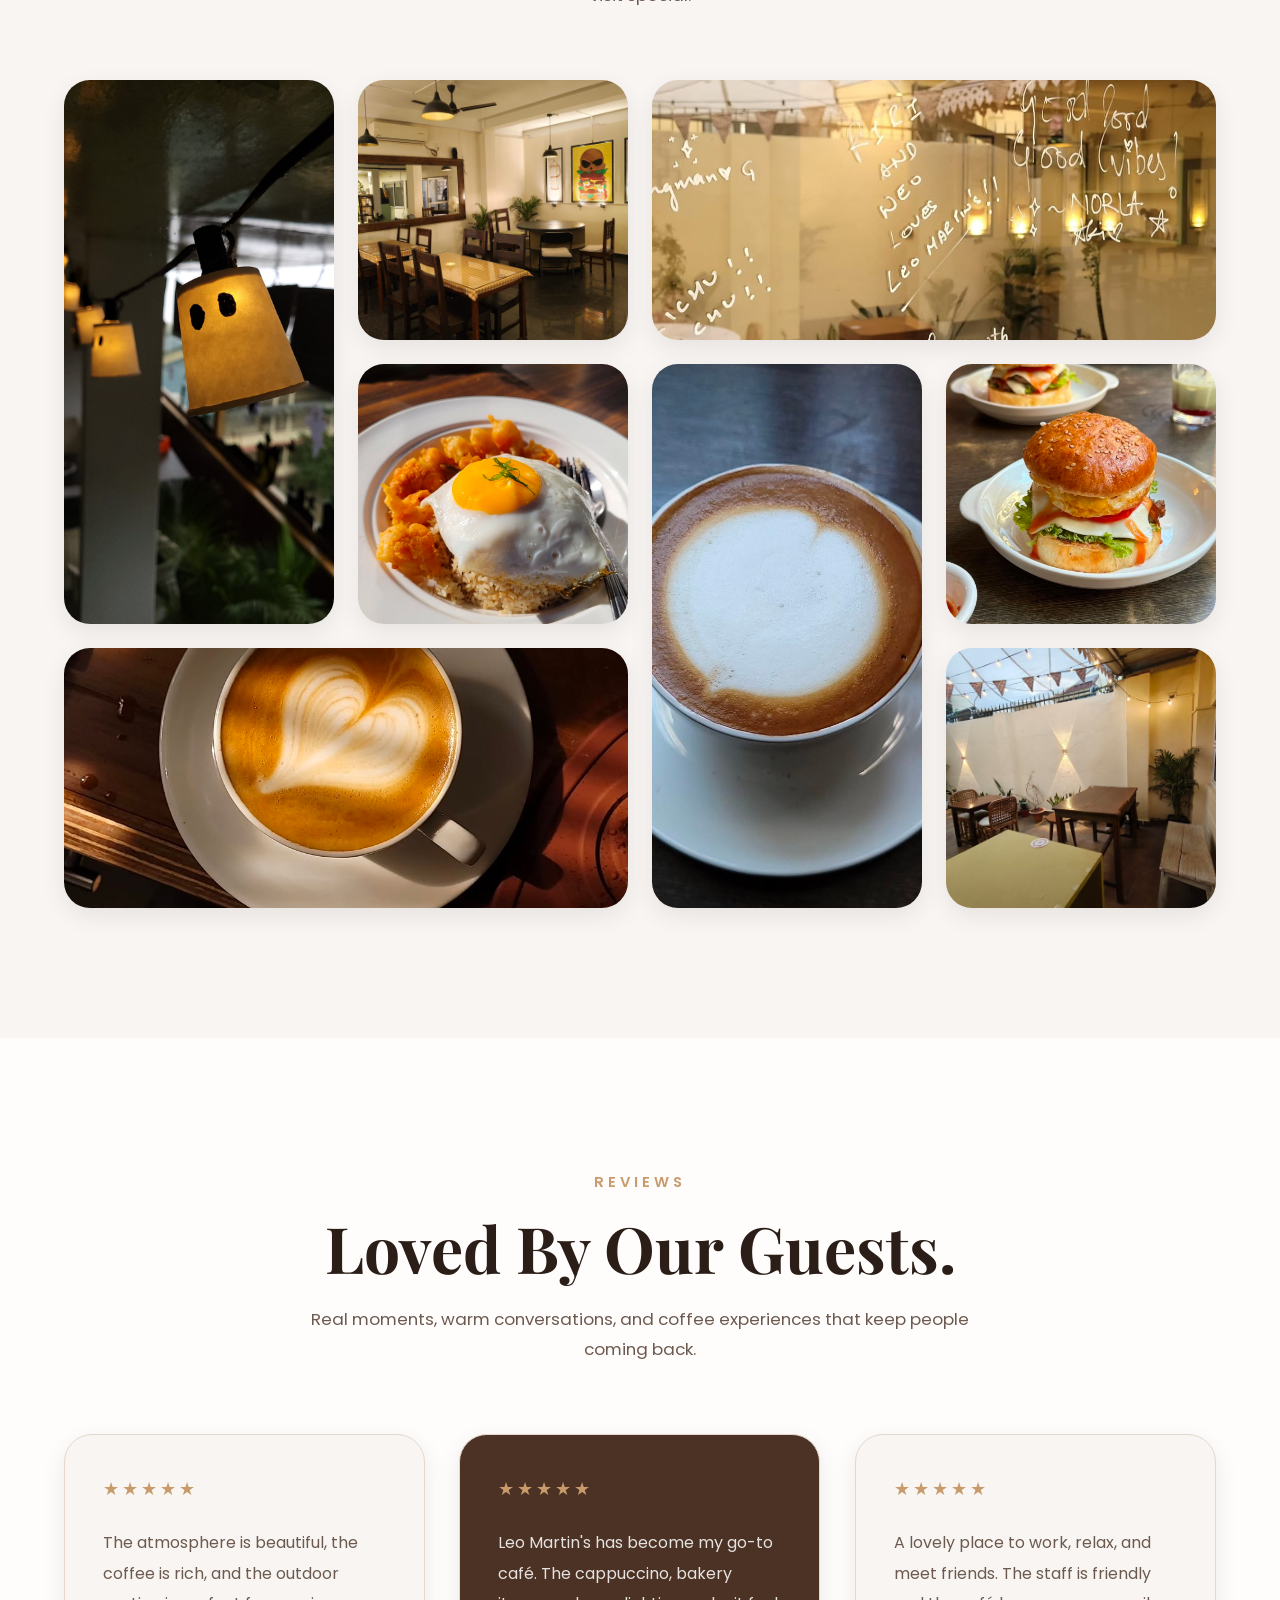
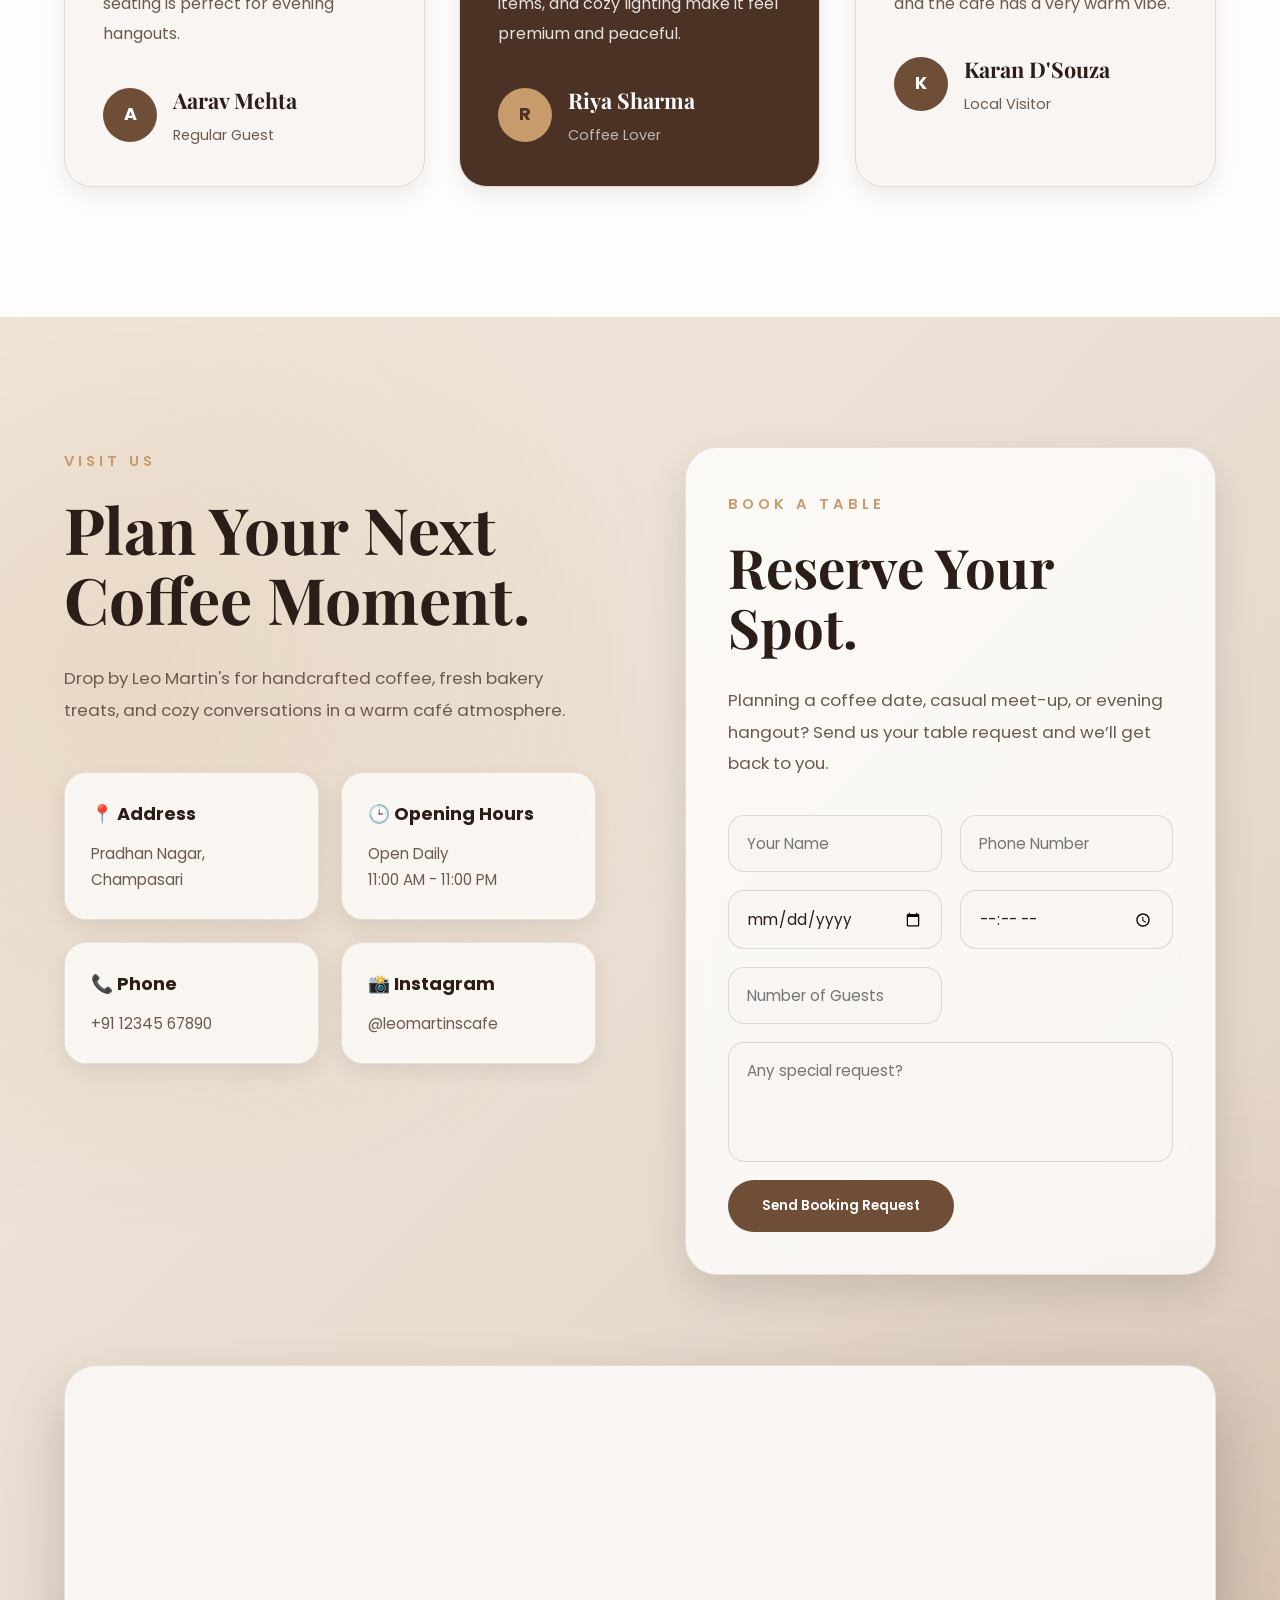
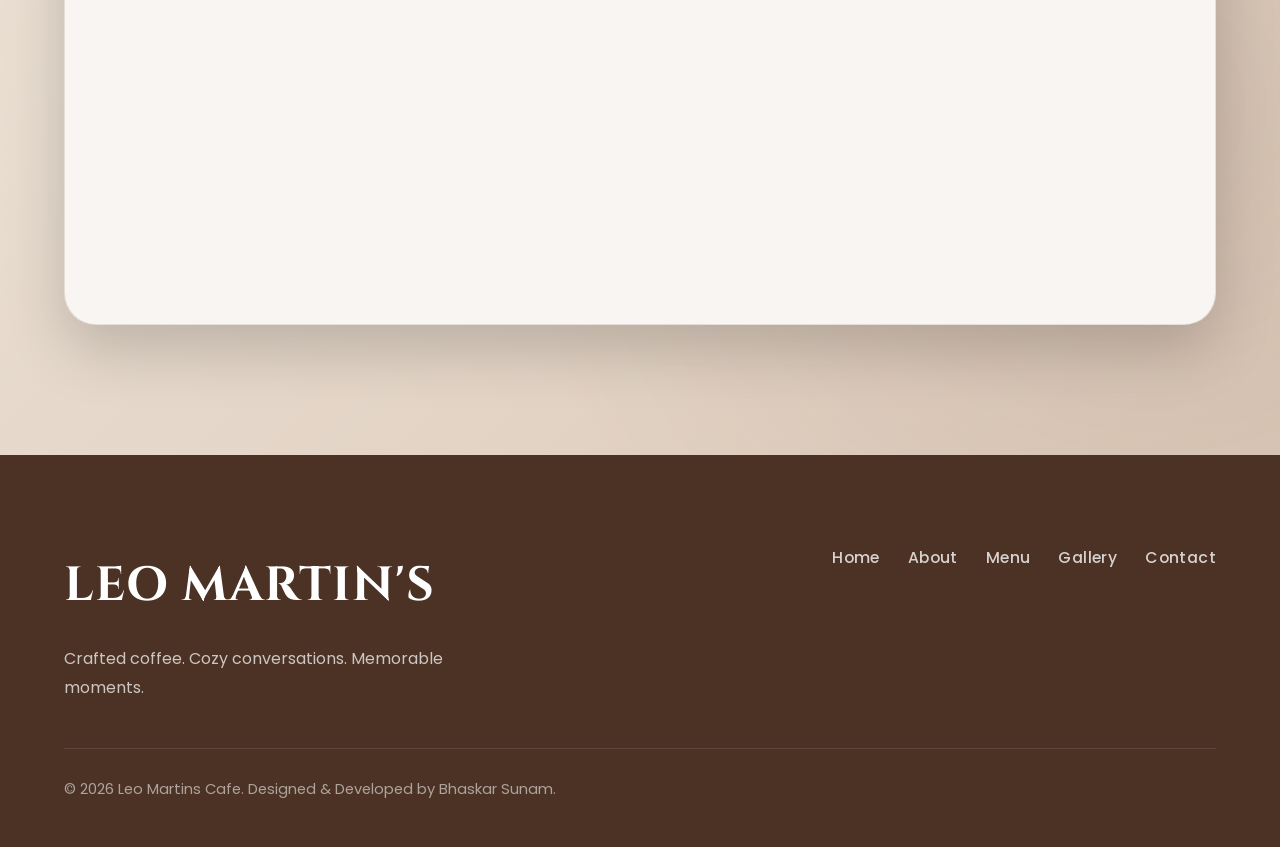
==== commit 10ca2082: "Update website photos" ====
--- a/index.html
+++ b/index.html
@@ -420,7 +420,7 @@
         <div class="gallery-grid">
 
             <div class="gallery-item tall">
-                <img src="images/pic8.jpeg" alt="Cafe Interior">
+                <img src="images/pic18.jpeg" alt="Cafe Interior">
             </div>
 
             <div class="gallery-item">
@@ -594,7 +594,7 @@
                 method="POST" 
                 data-netlify="true" 
                 netlify-honeypot="bot-field"
-                action="/booking-confirmed.html">
+                action="/success.html">
 
                 <input type="hidden" name="form-name" value="booking">
 
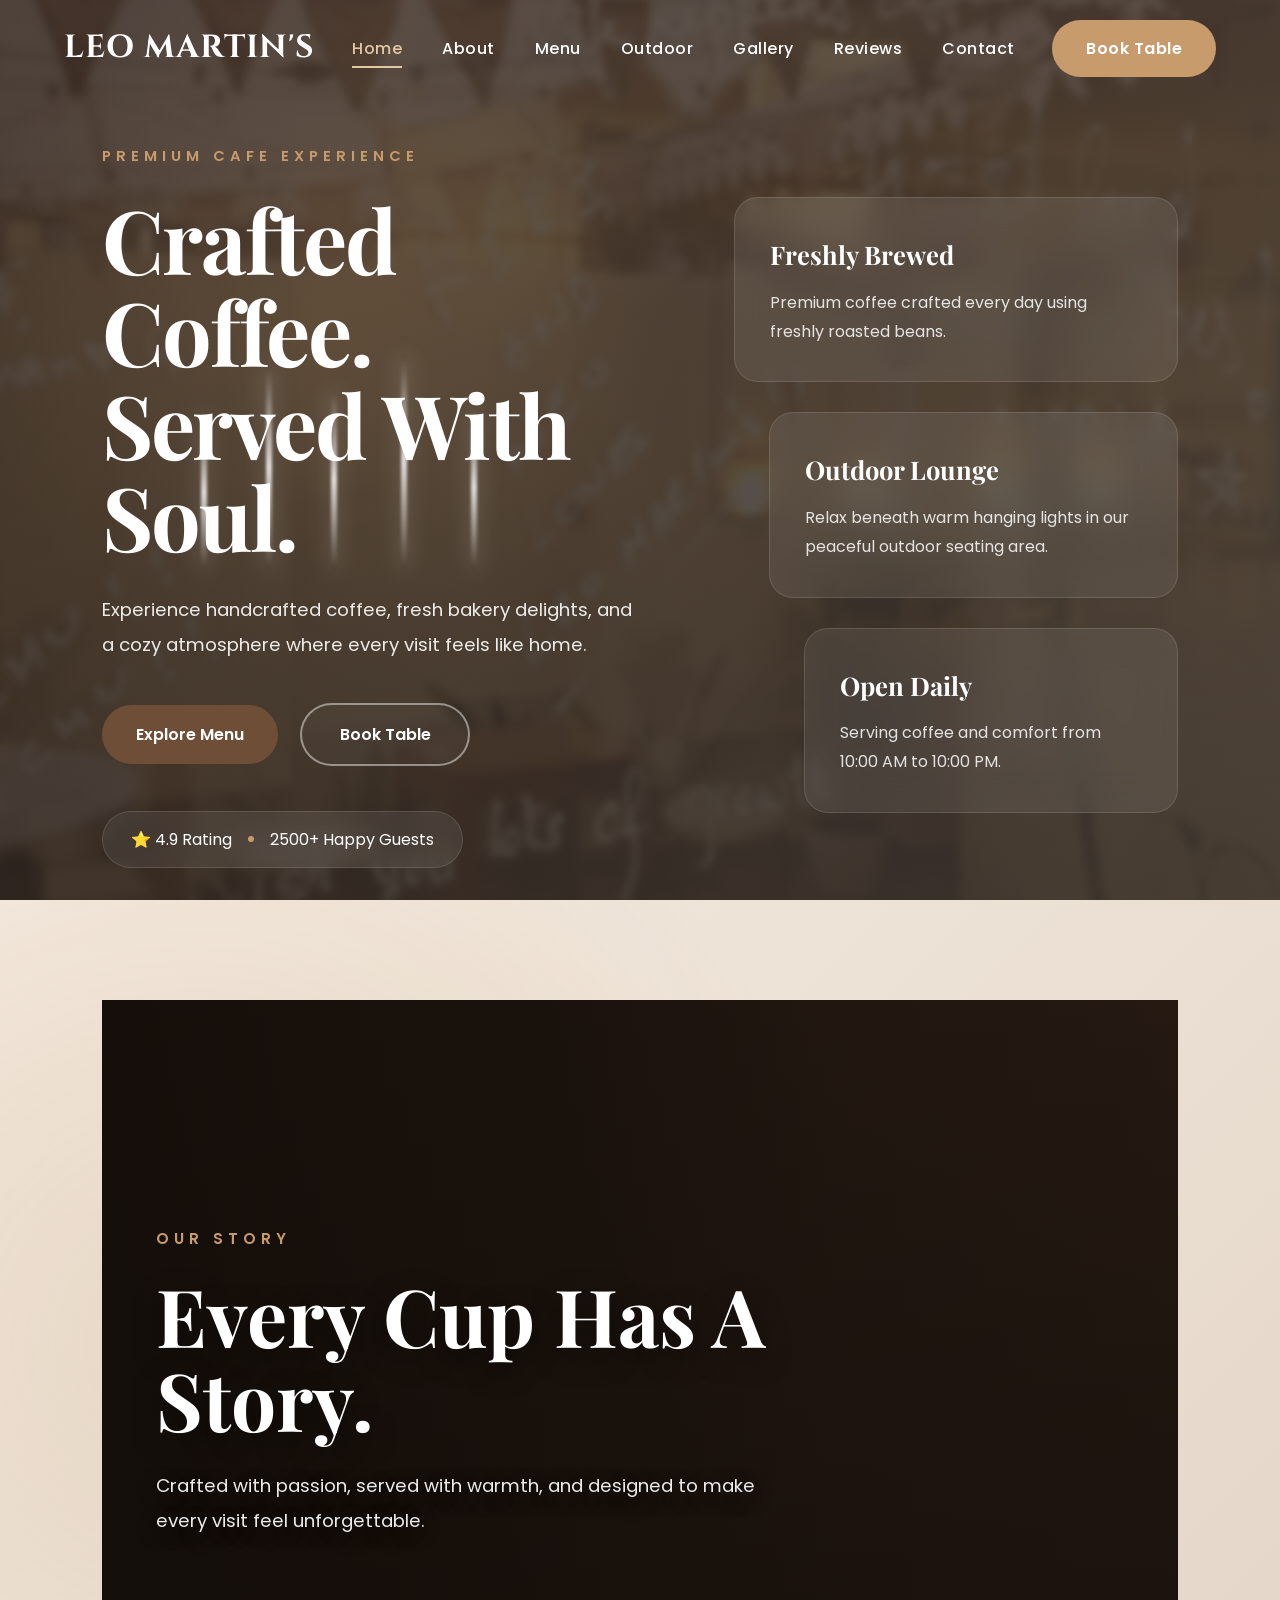
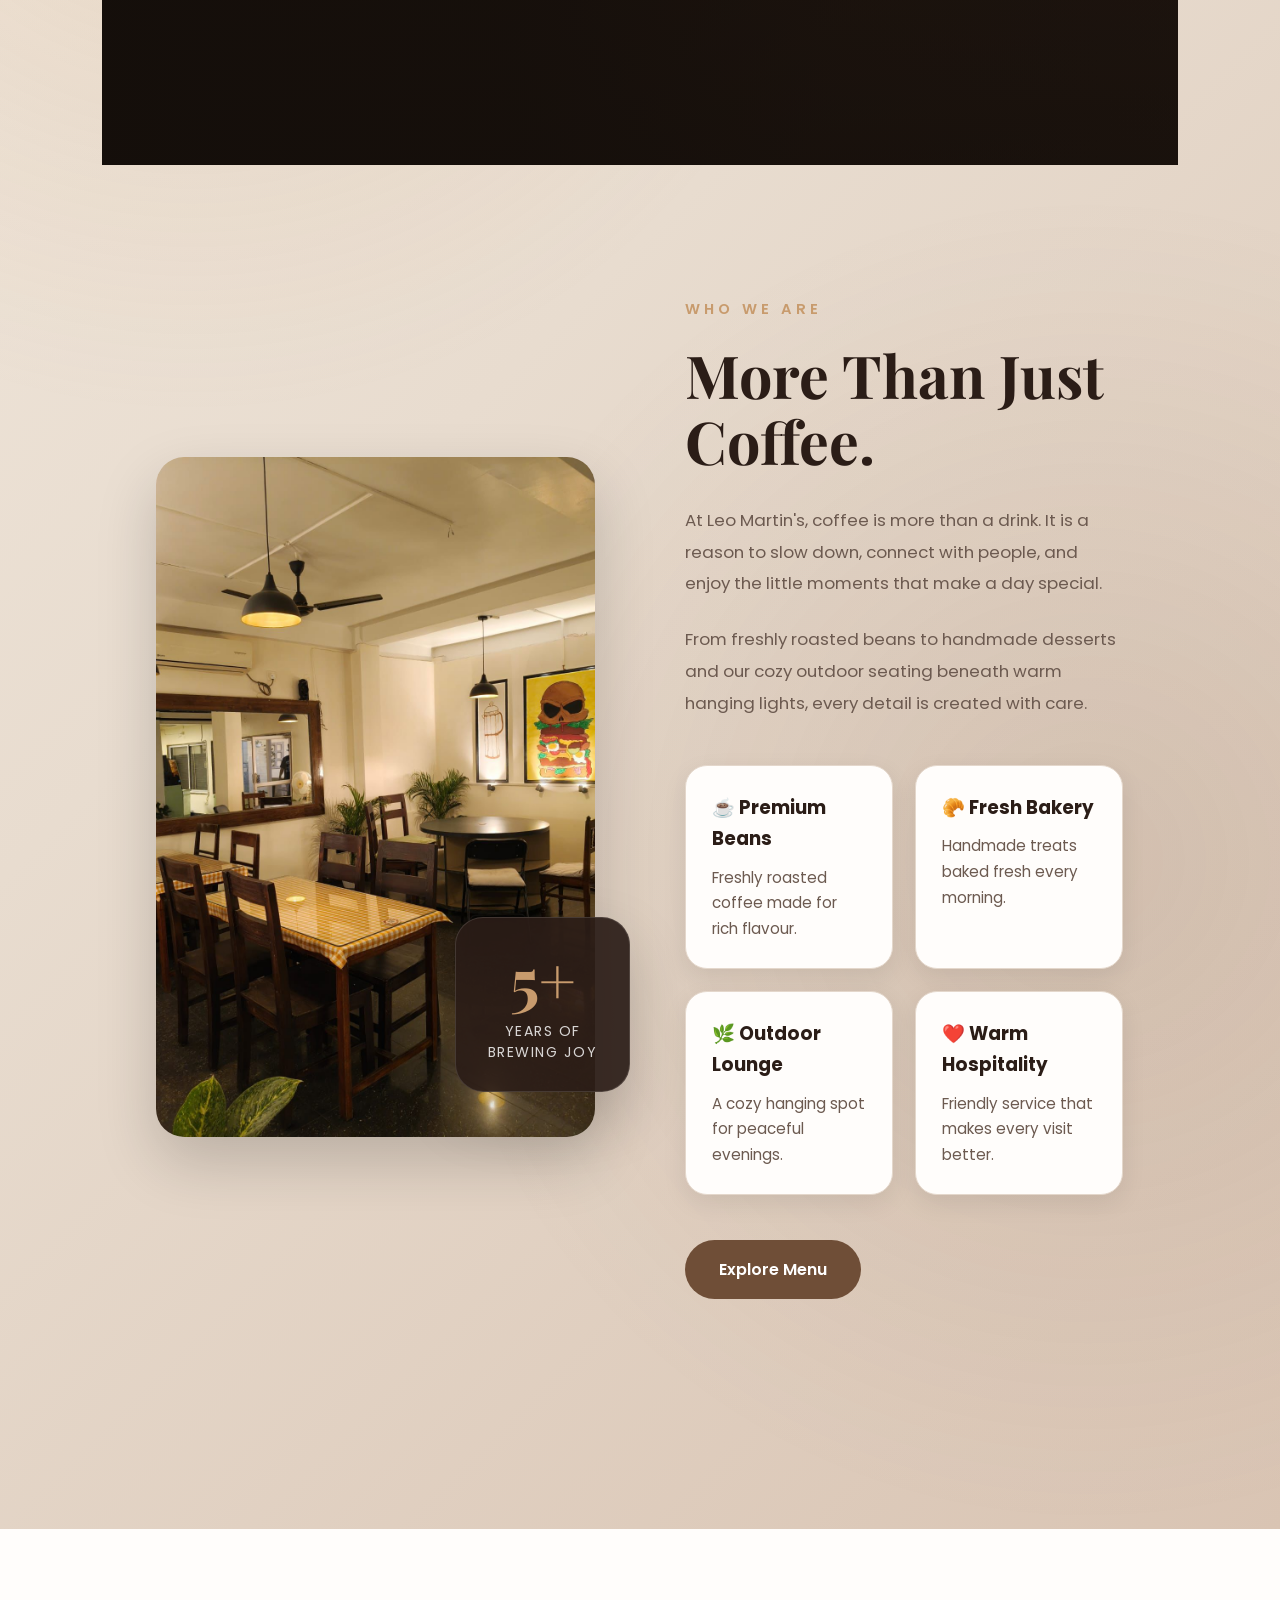
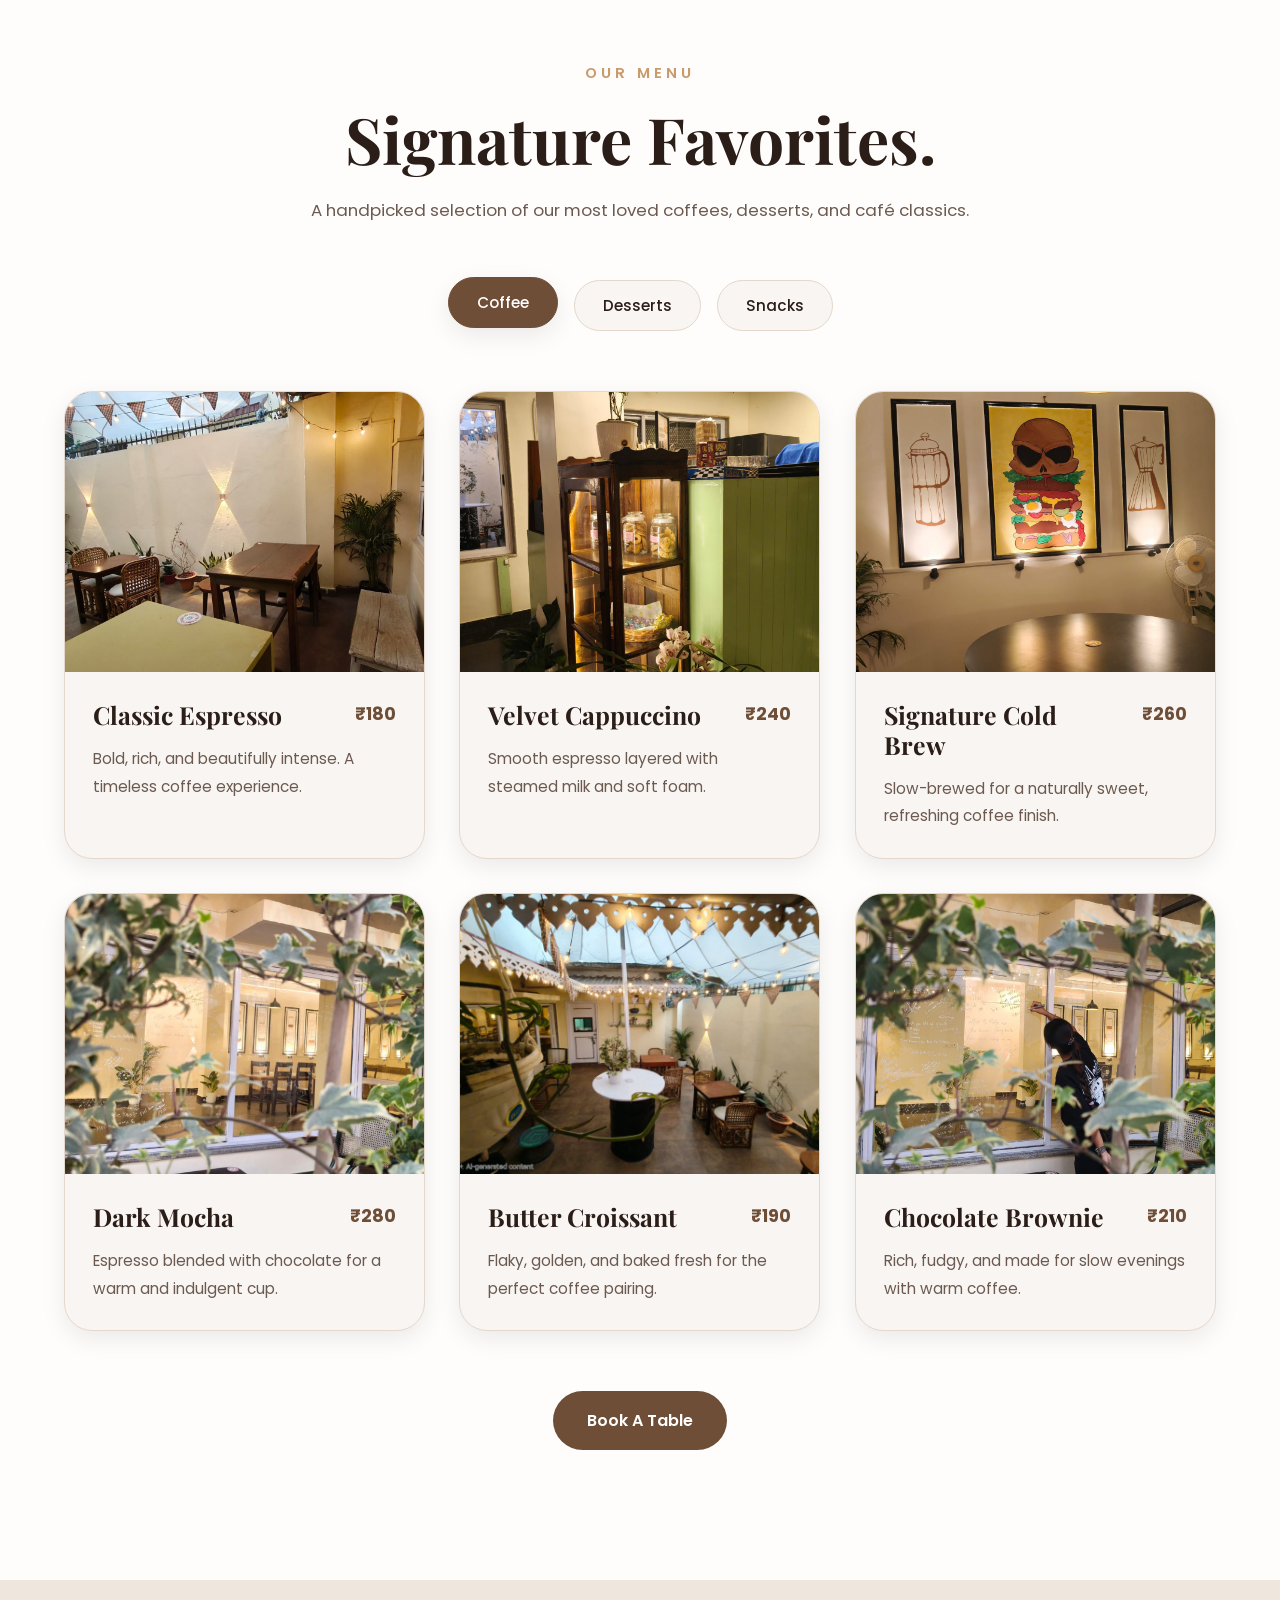
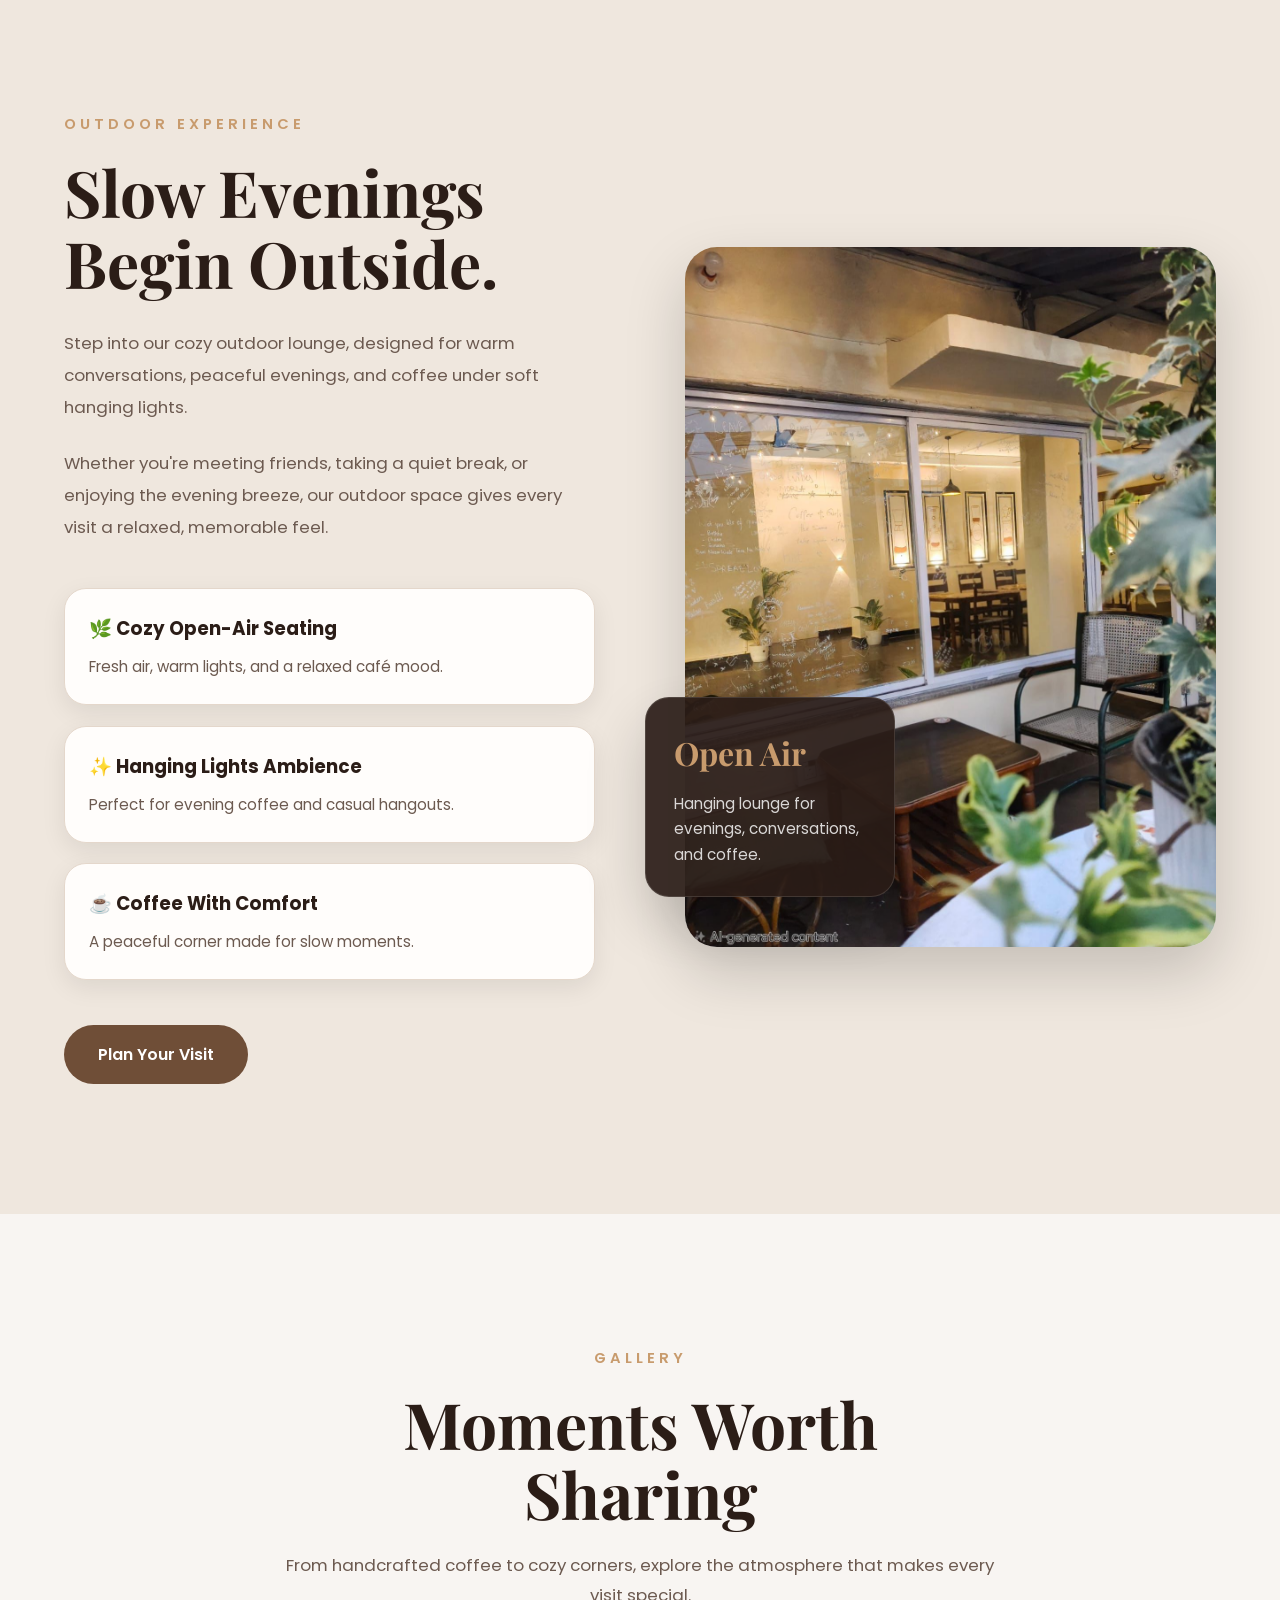
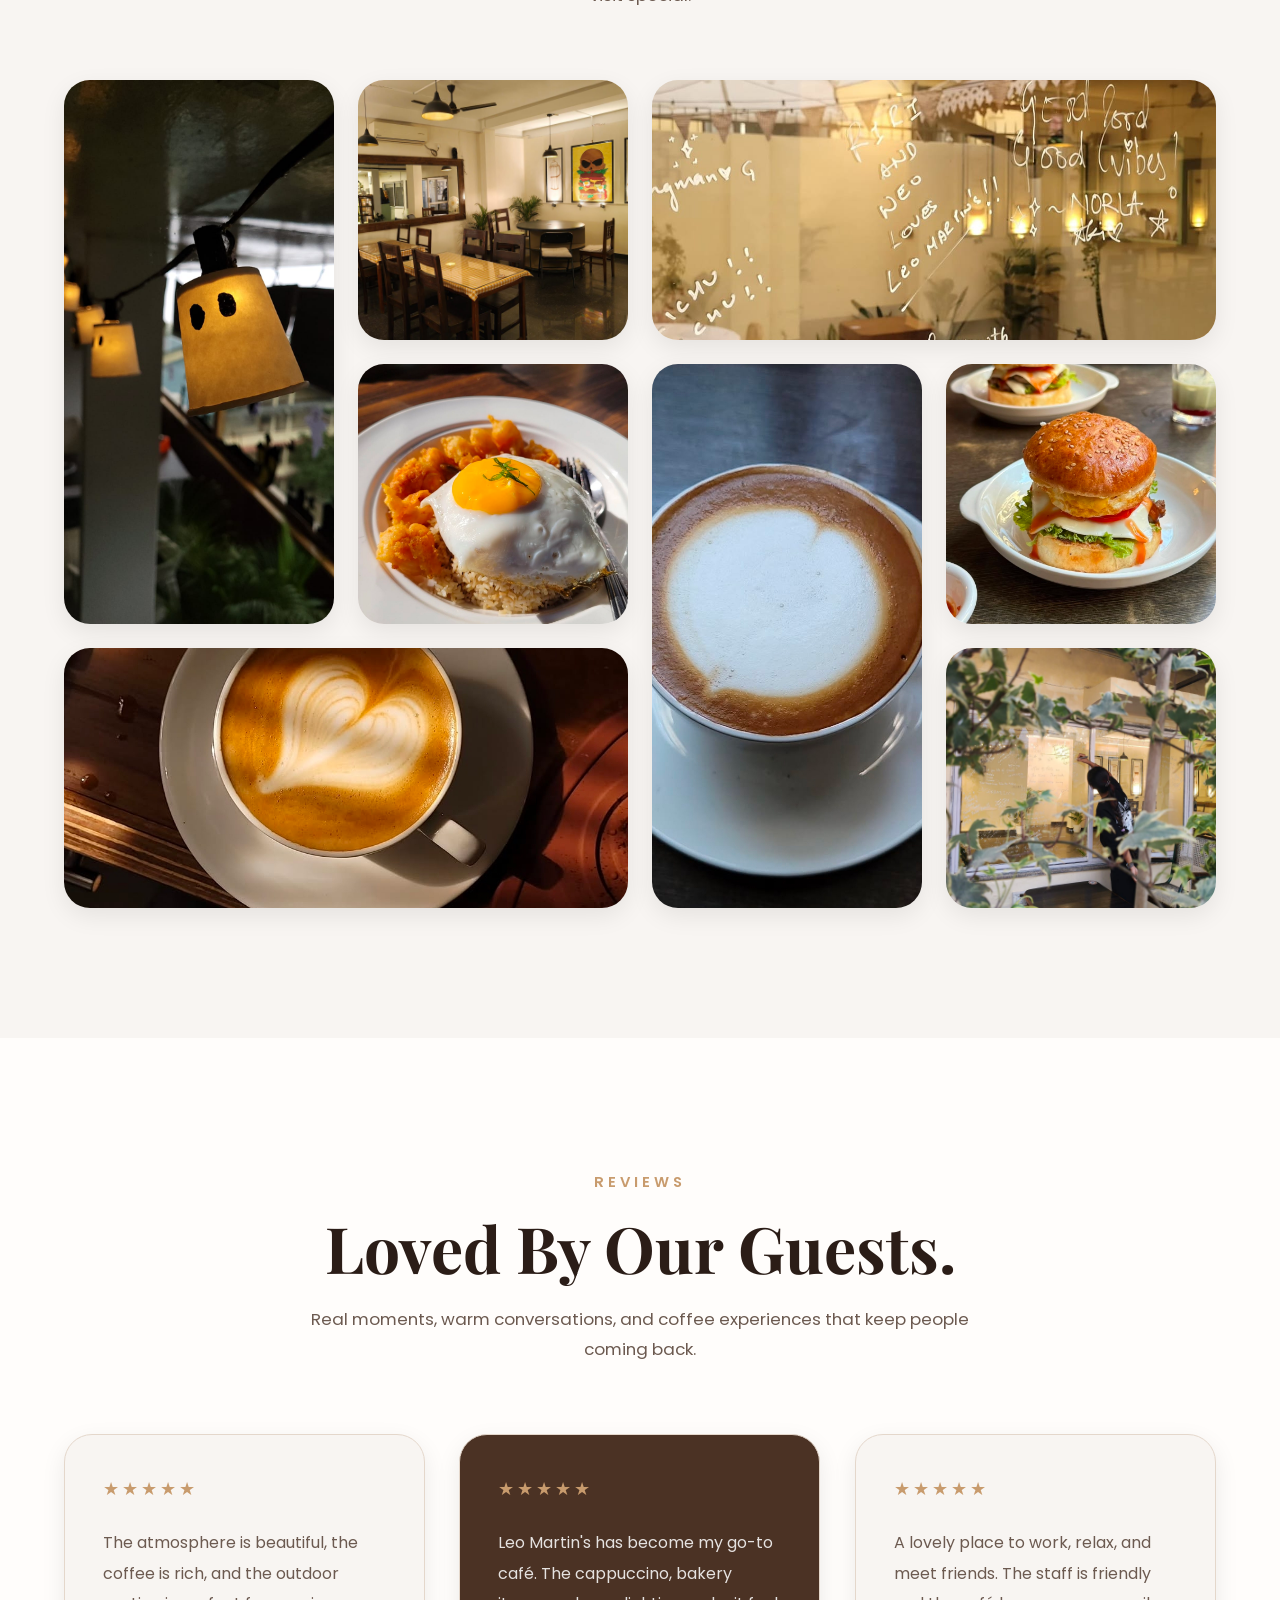
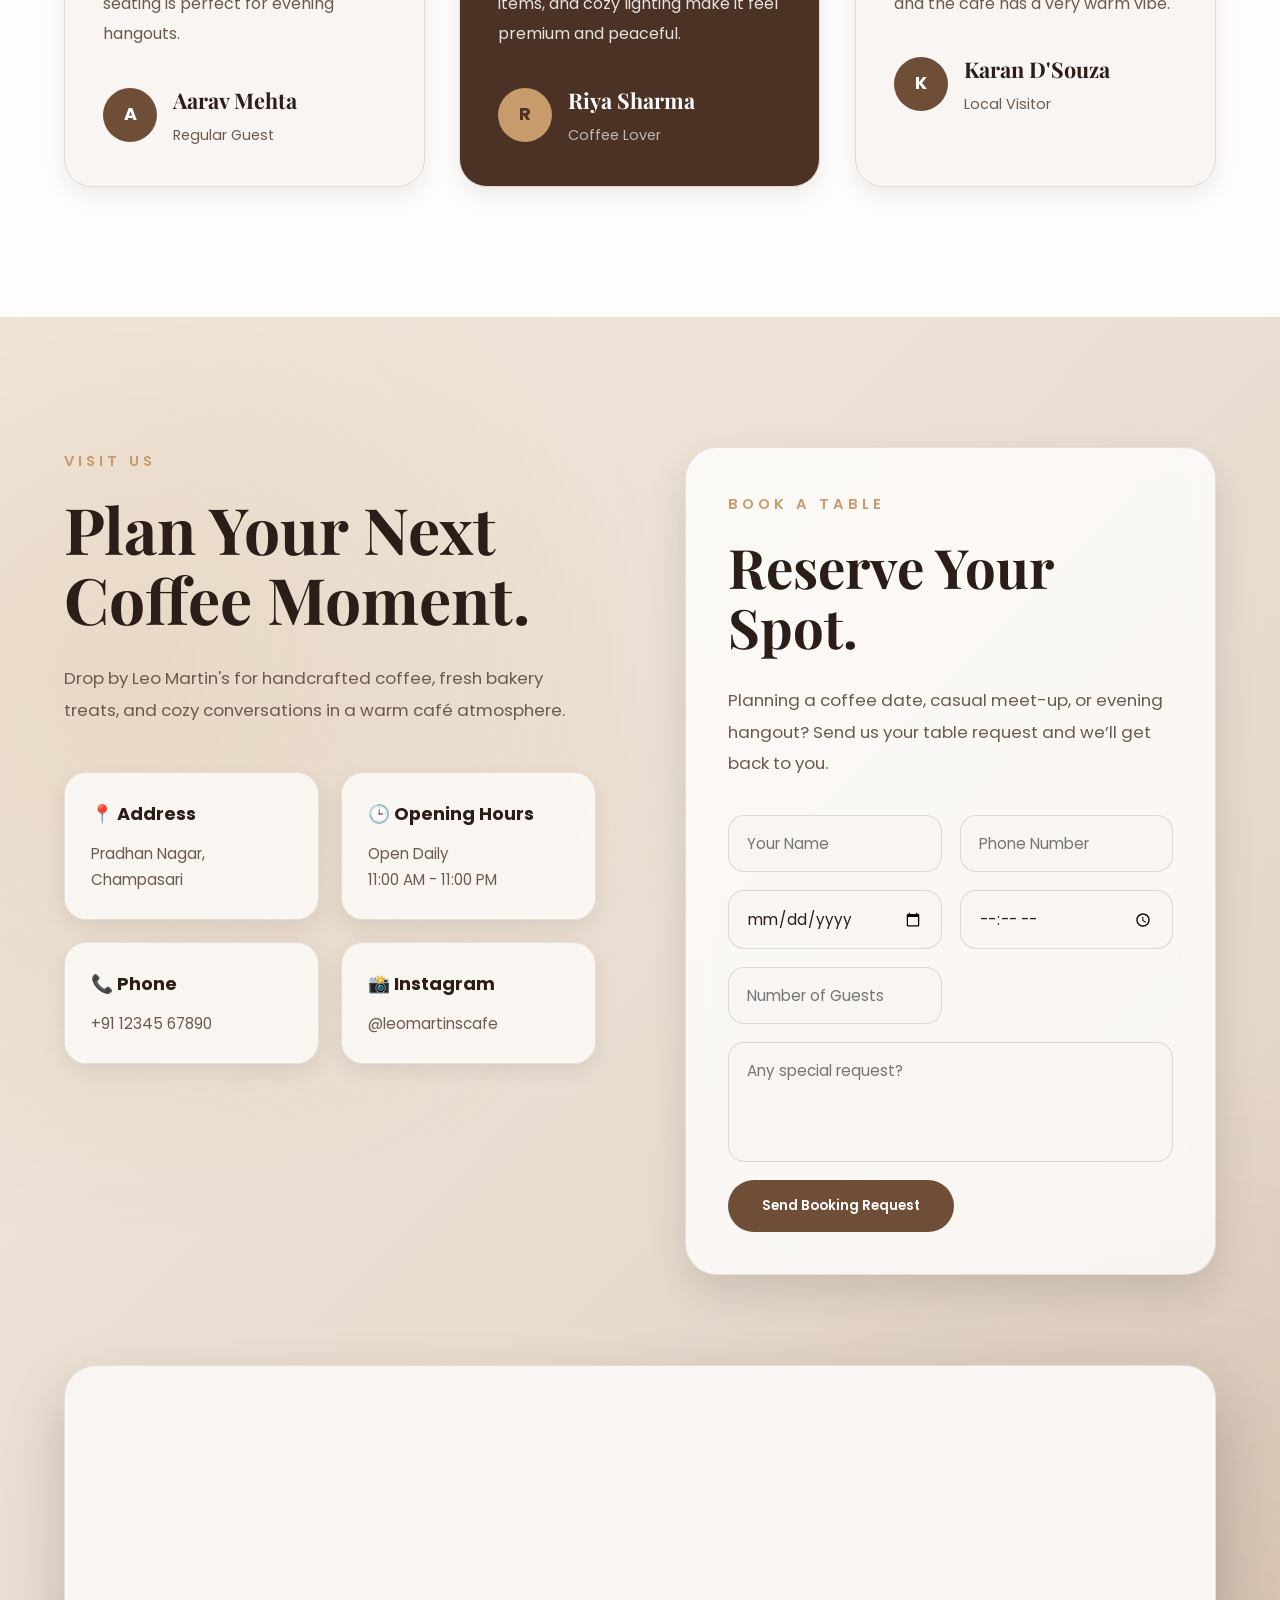
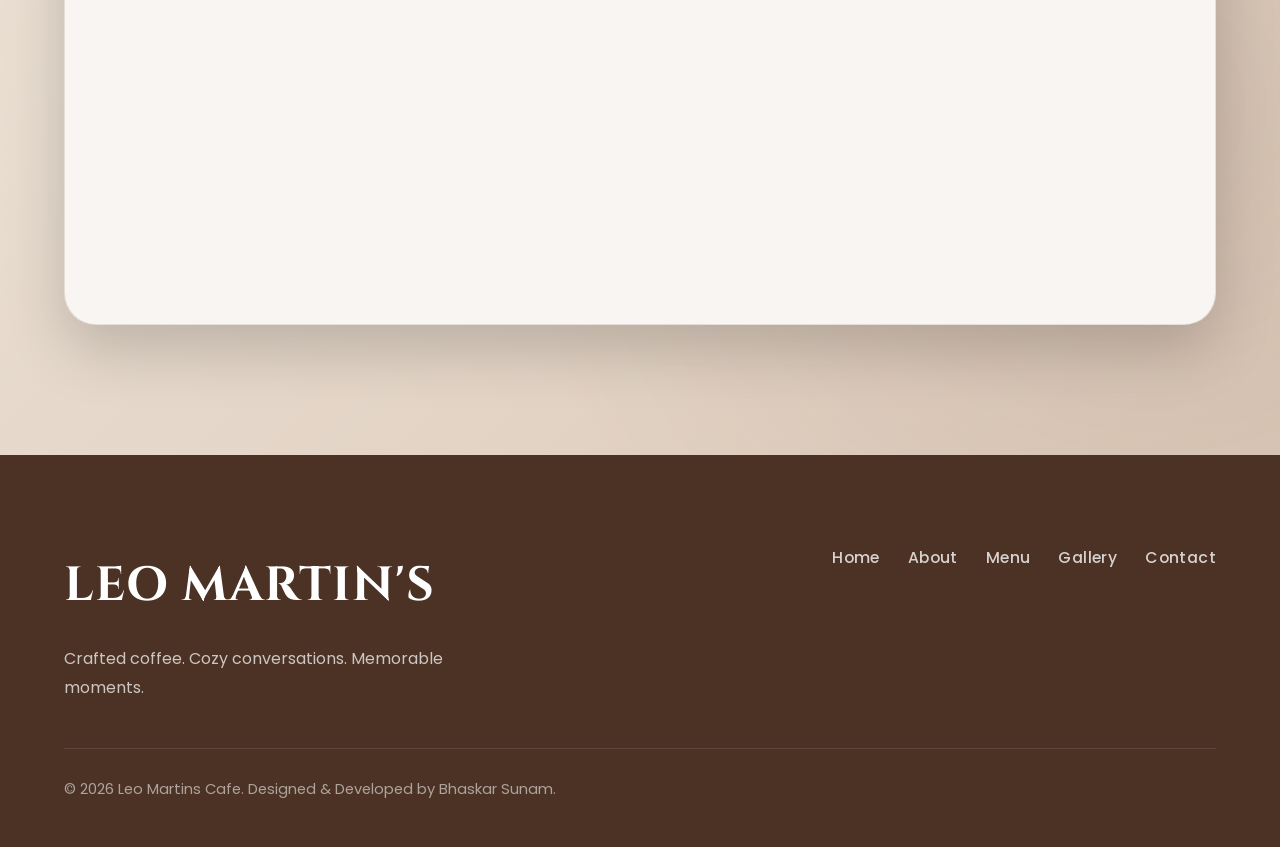
==== commit cc0db8d5: "Update website photos" ====
--- a/index.html
+++ b/index.html
@@ -448,7 +448,7 @@
             </div>
 
             <div class="gallery-item">
-                <img src="images/pic1.jpeg" alt="Coffee Bar">
+                <img src="images/pic6.jpeg" alt="Coffee Bar">
             </div>
 
         </div>
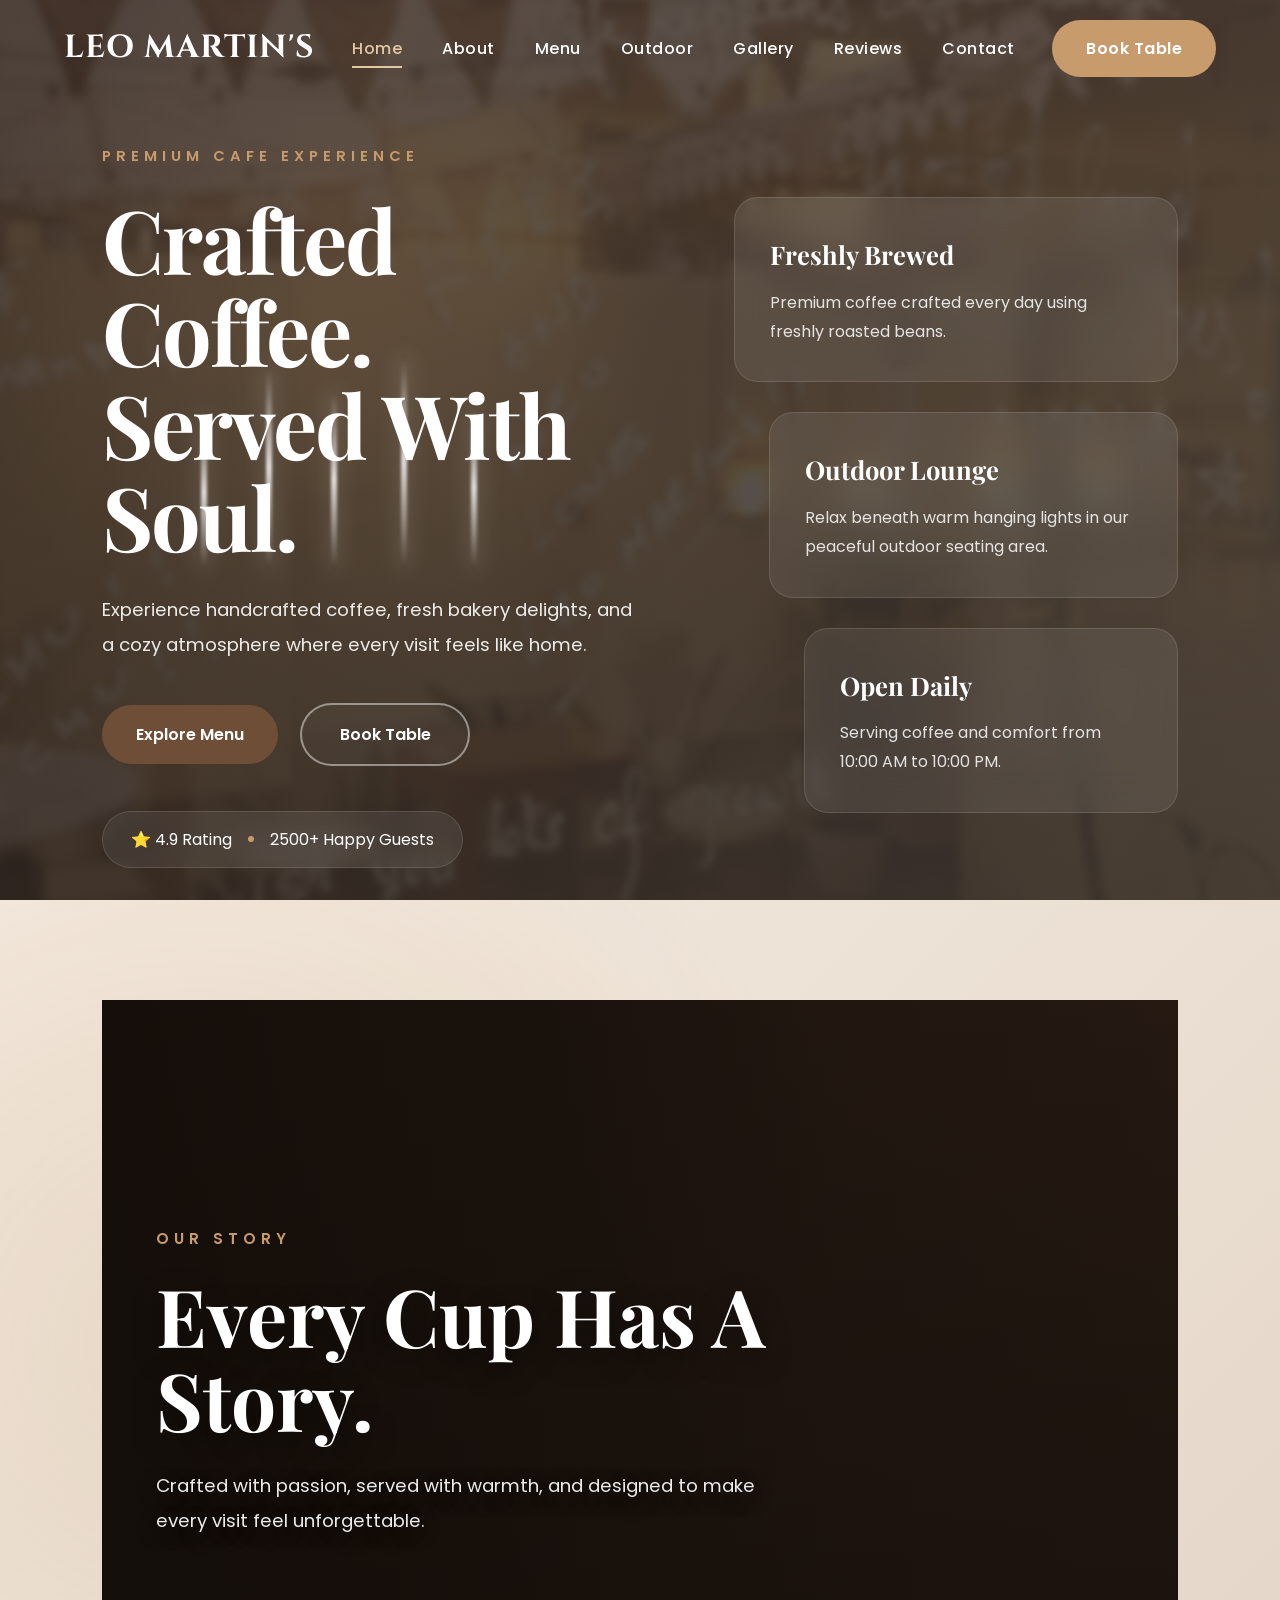
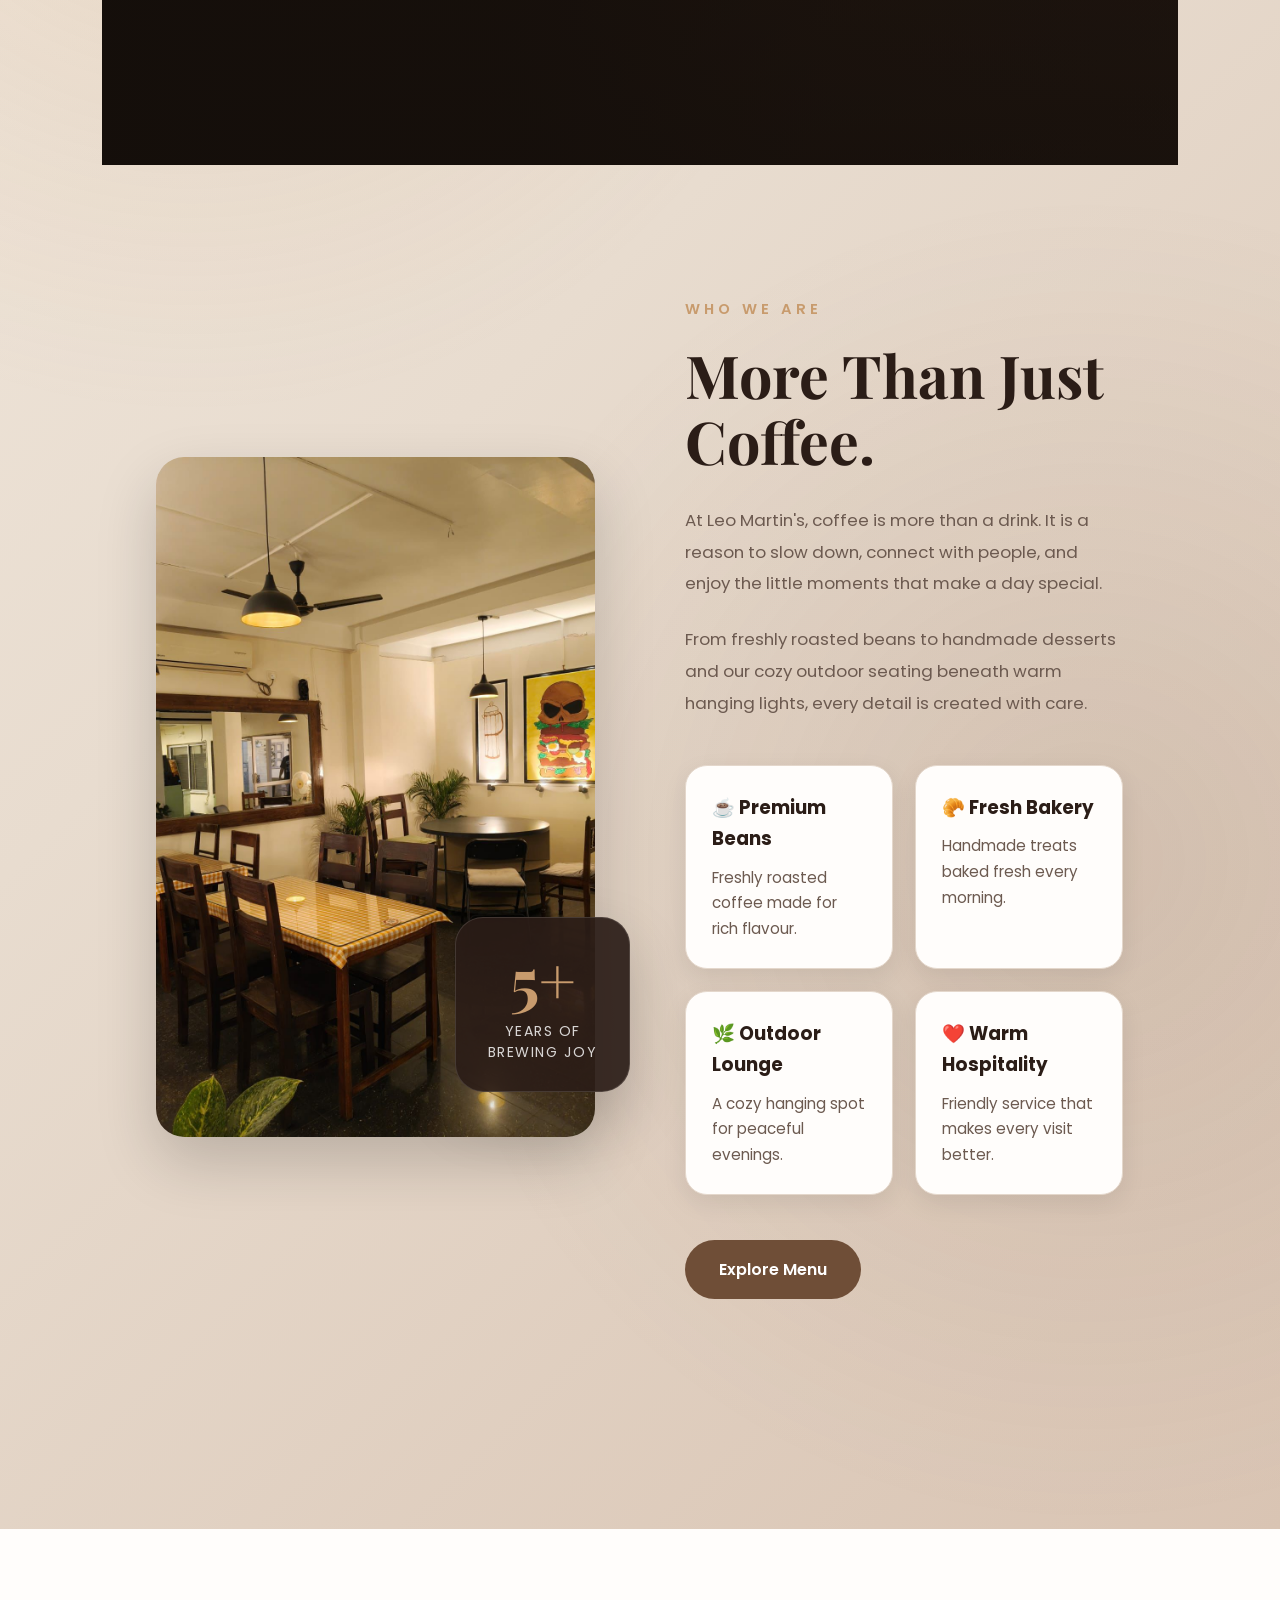
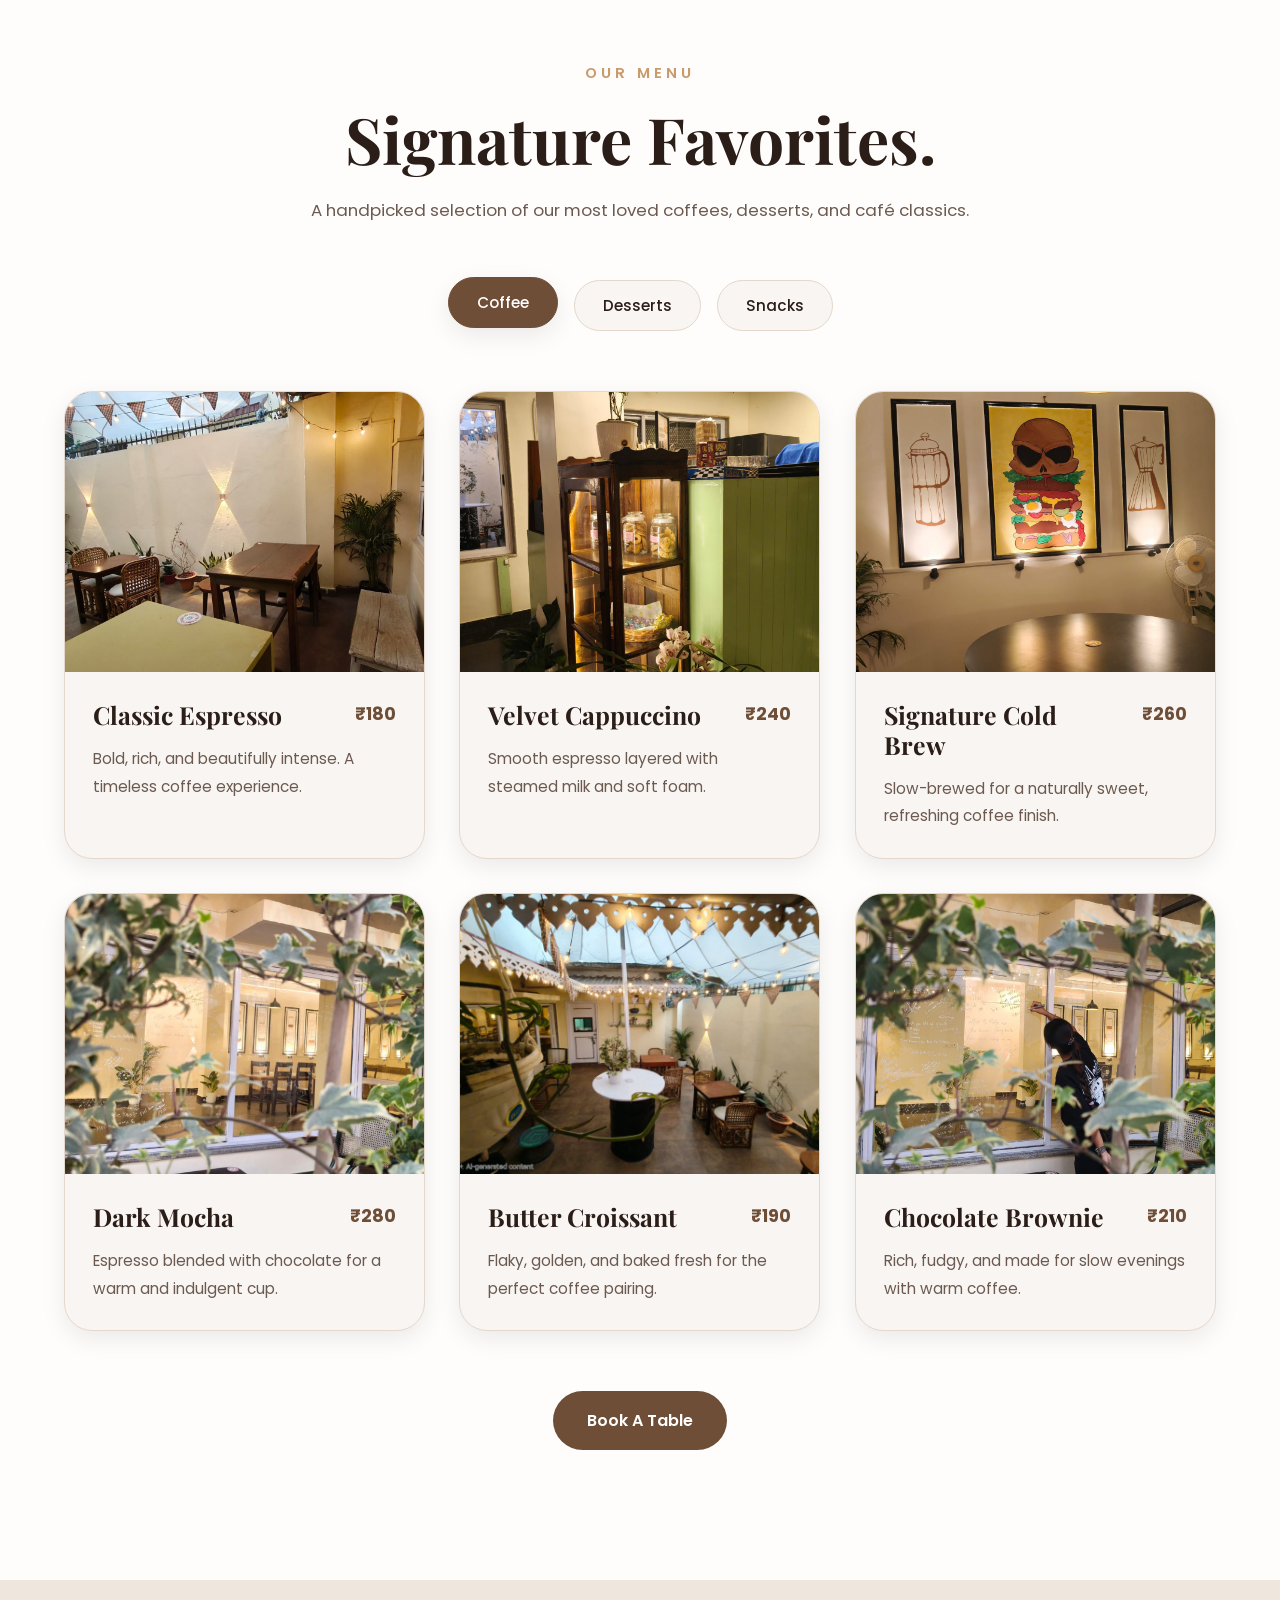
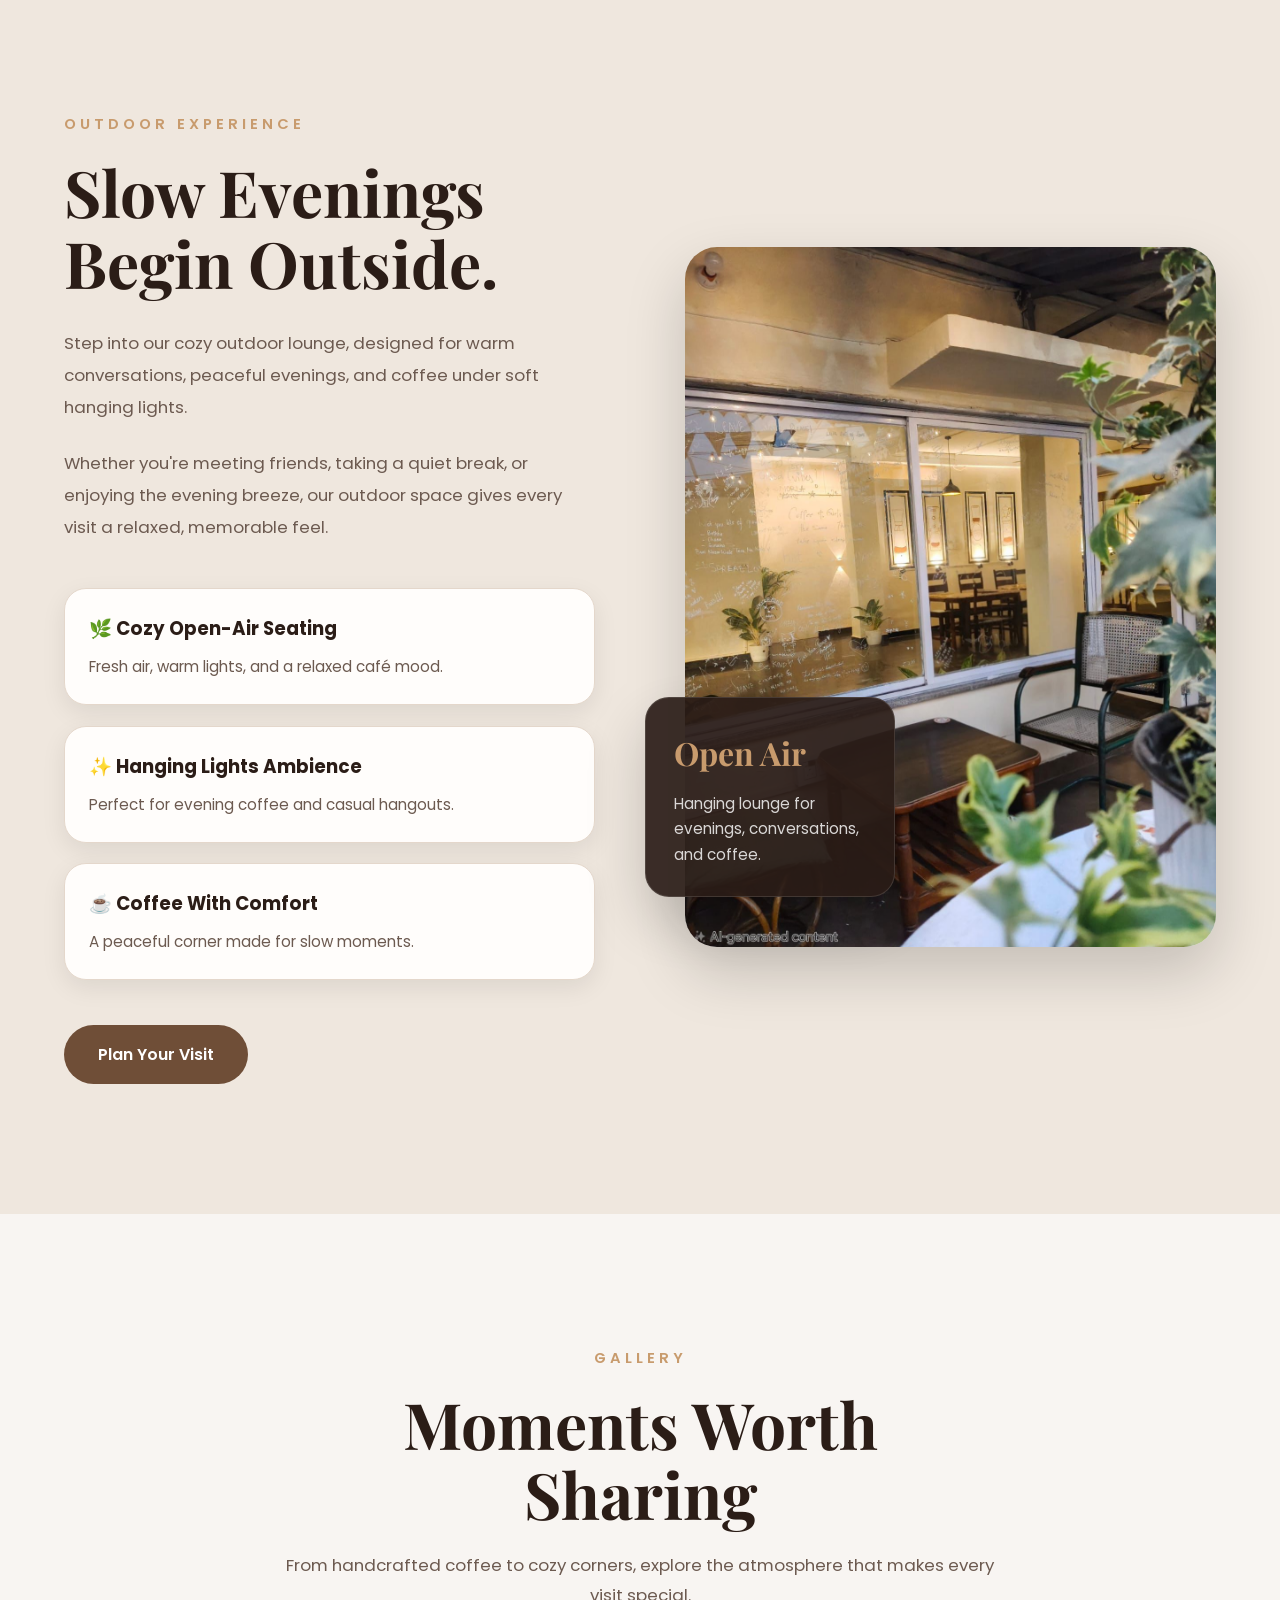
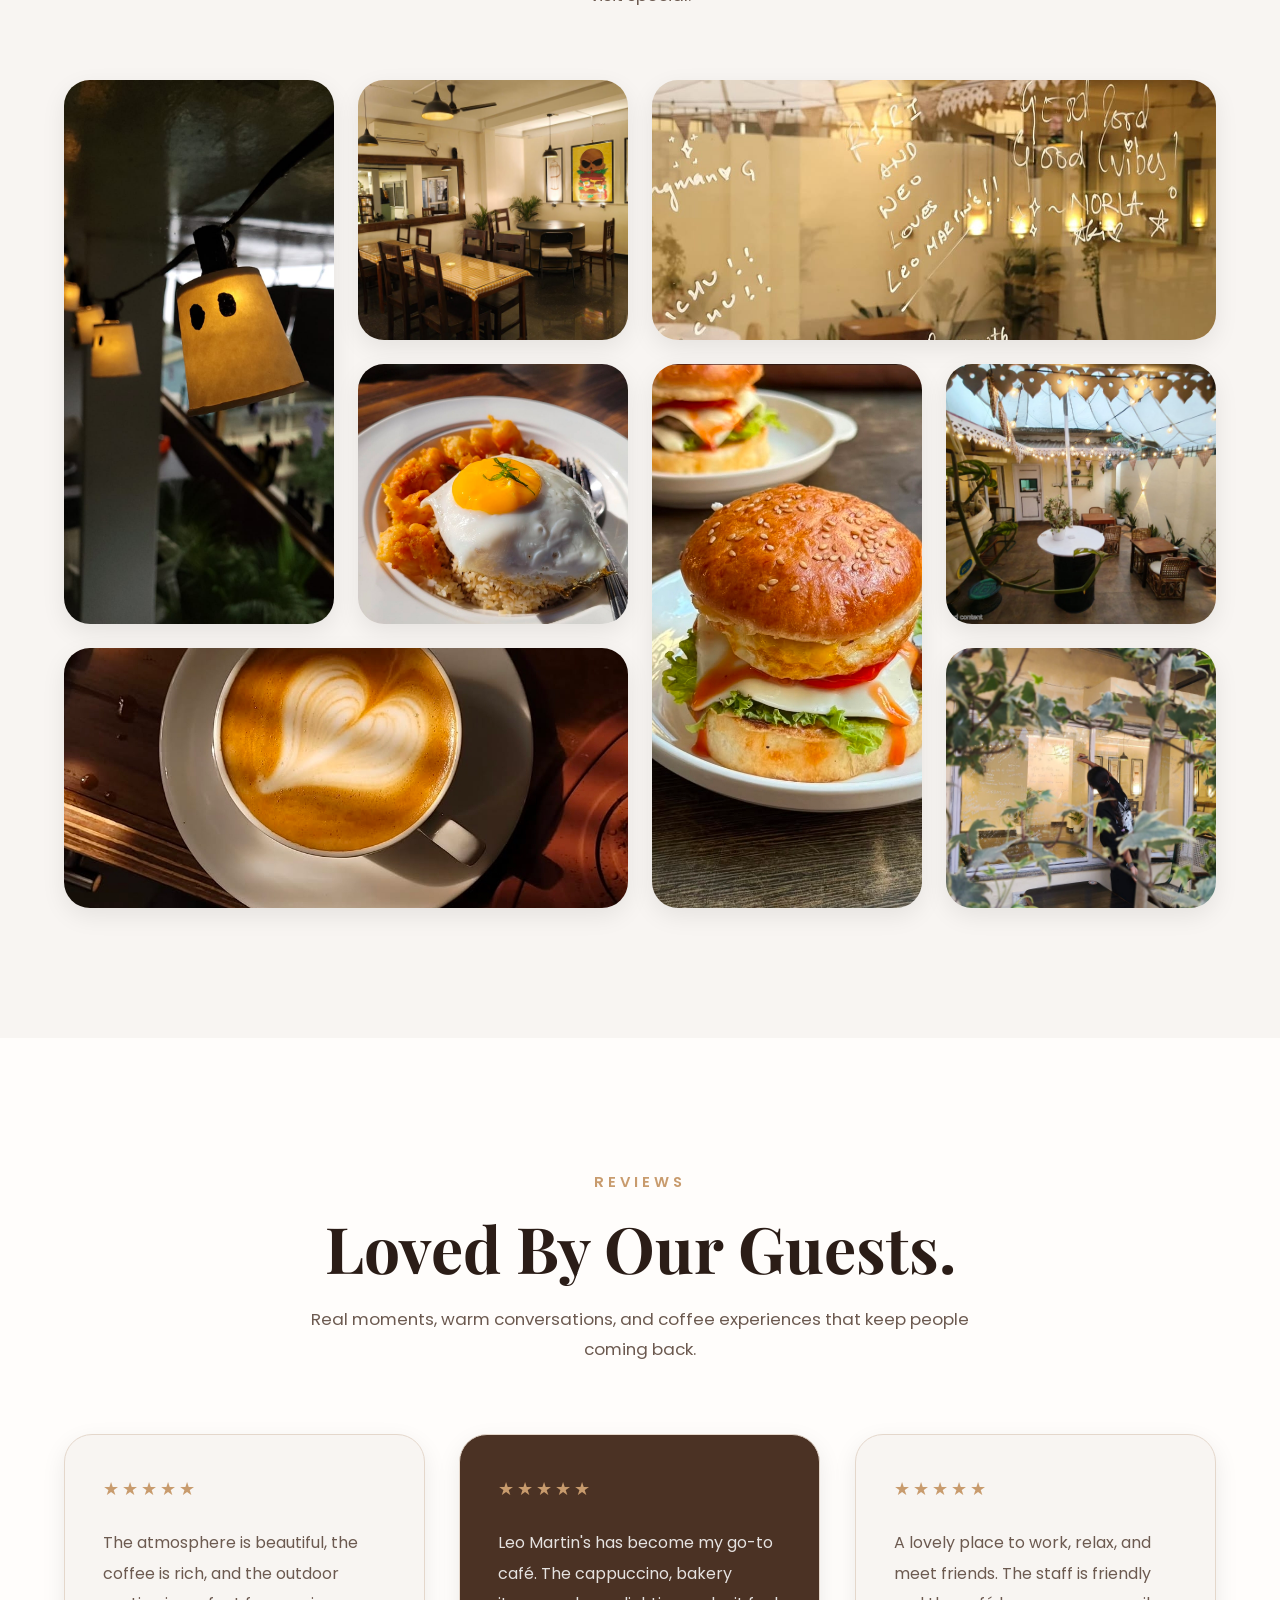
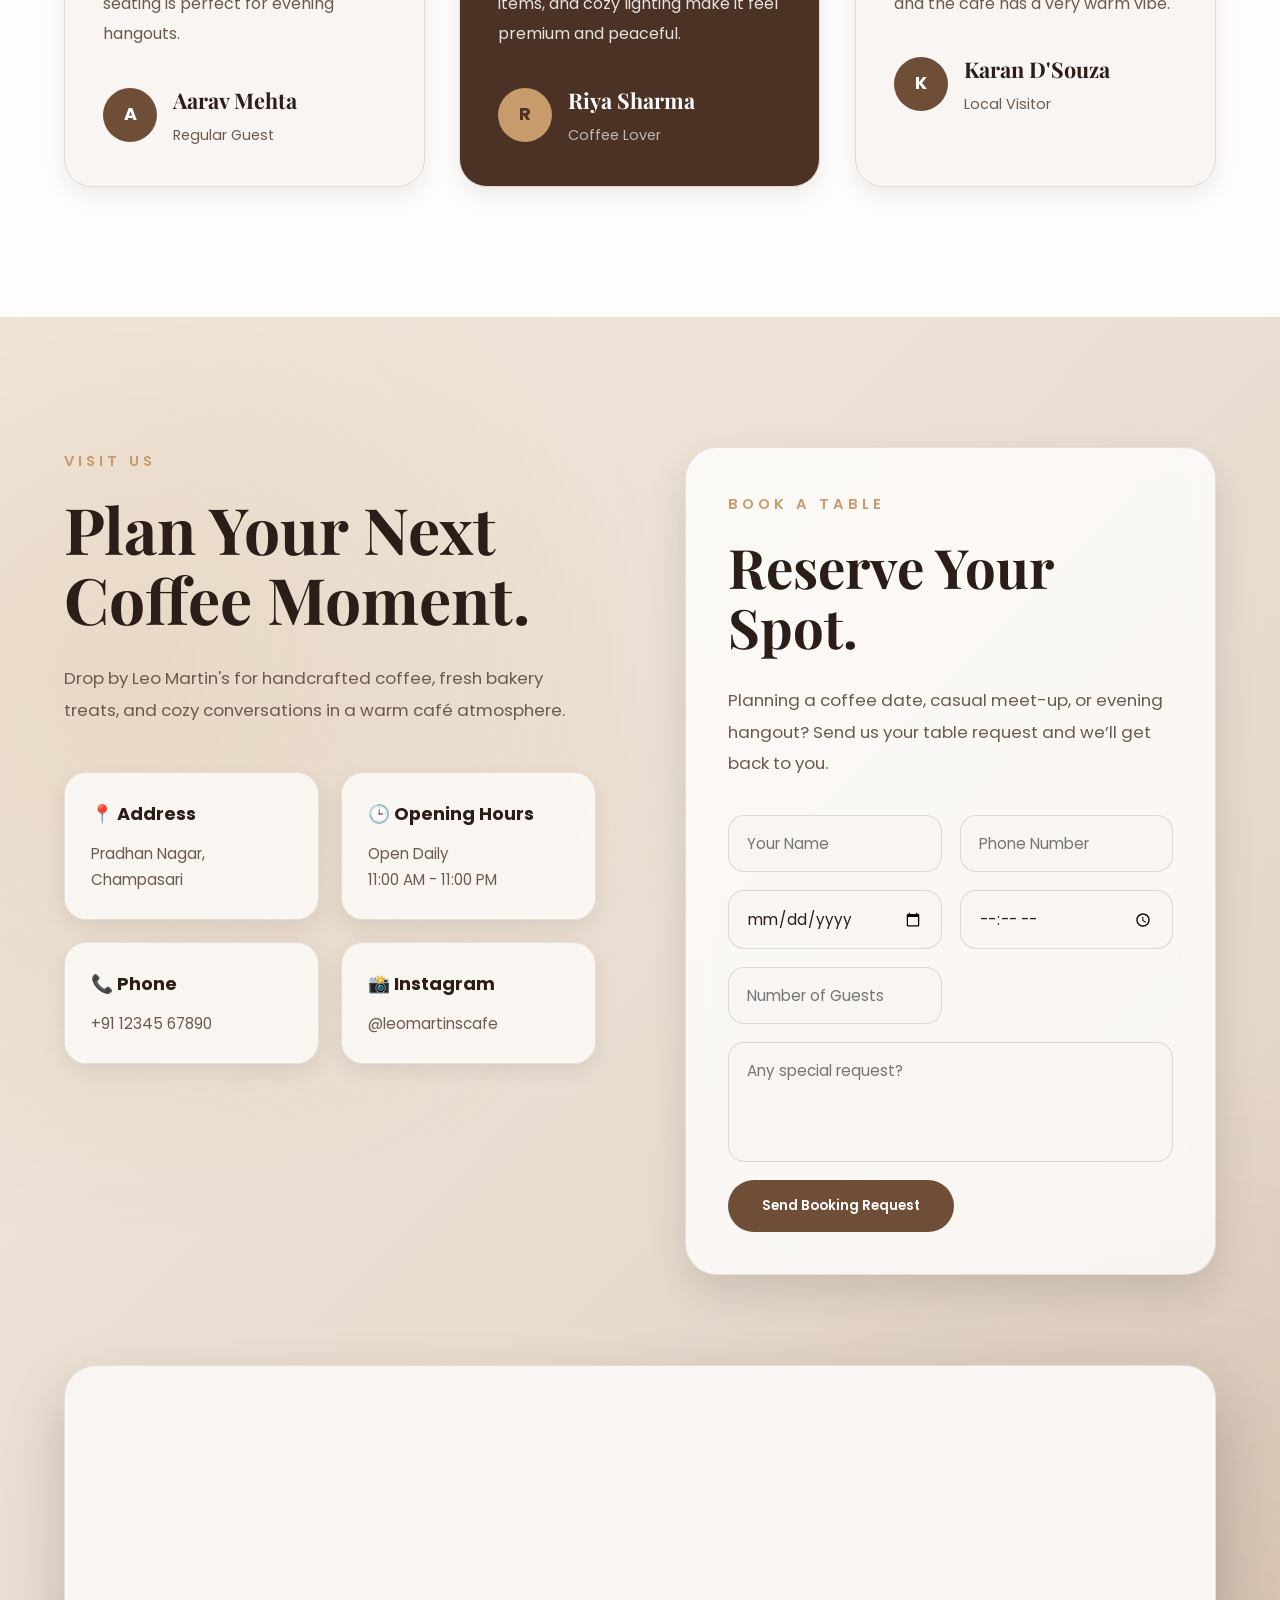
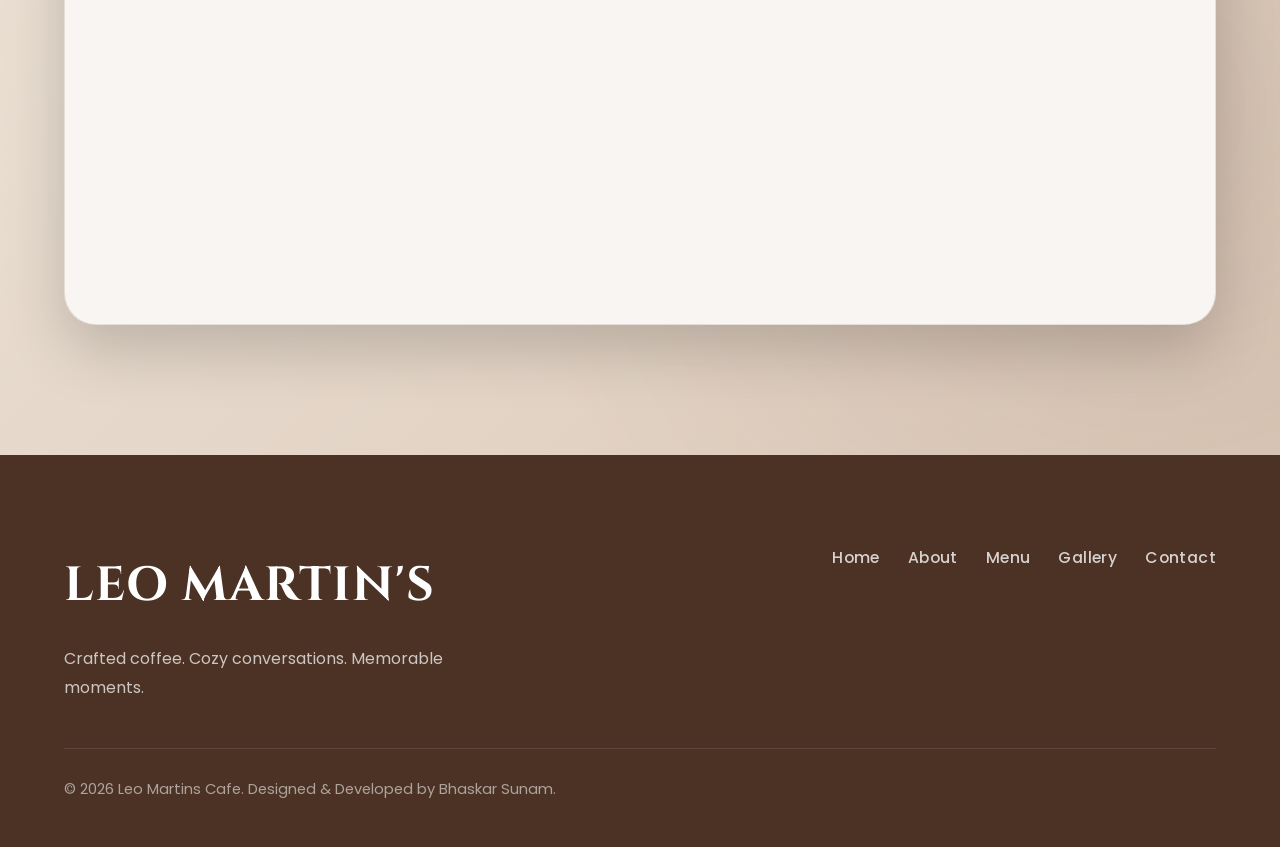
==== commit 57426a81: "Update webiste photos" ====
--- a/index.html
+++ b/index.html
@@ -436,11 +436,11 @@
             </div>
 
             <div class="gallery-item tall">
-                <img src="images/pic12.jpeg" alt="Latte Art">
+                <img src="images/pic13.jpeg" alt="Latte Art">
             </div>
 
             <div class="gallery-item">
-                <img src="images/pic13.jpeg" alt="Cafe Dessert">
+                <img src="images/pic5.jpeg" alt="Cafe Dessert">
             </div>
 
             <div class="gallery-item wide">
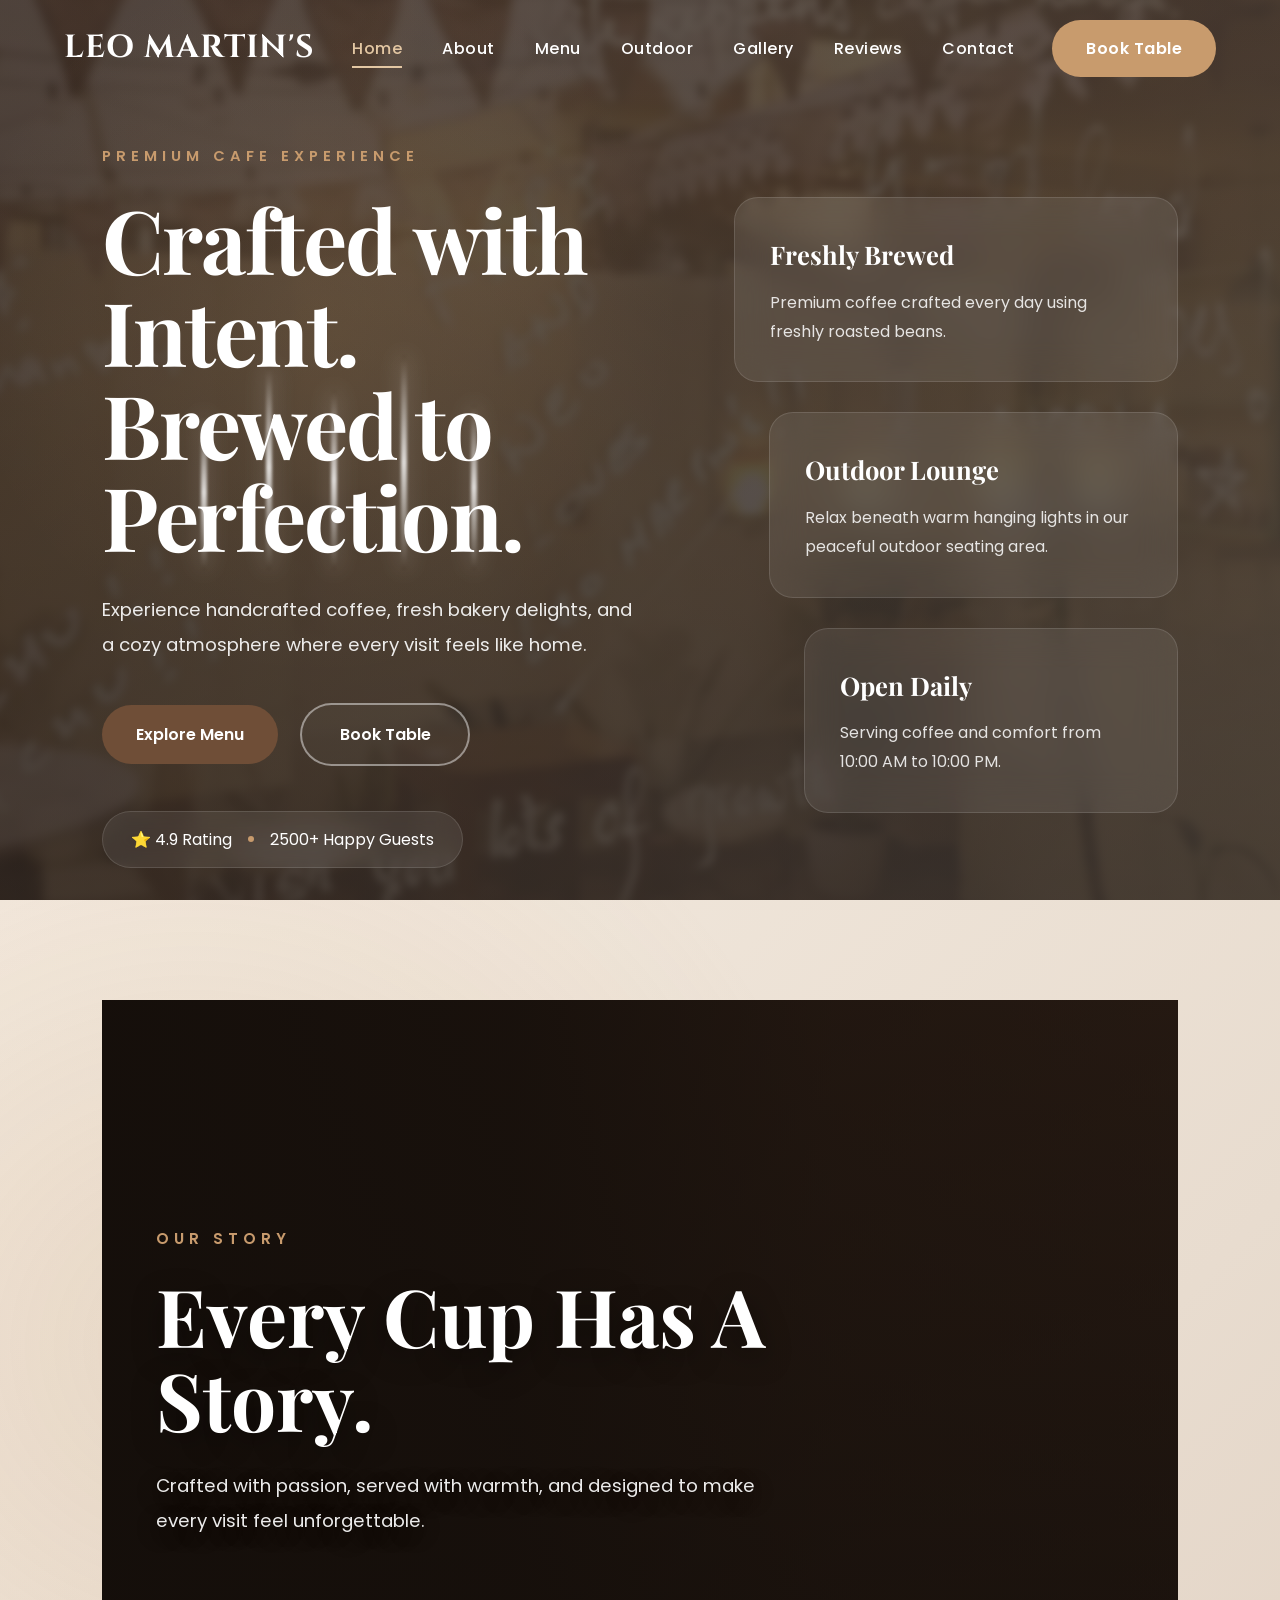
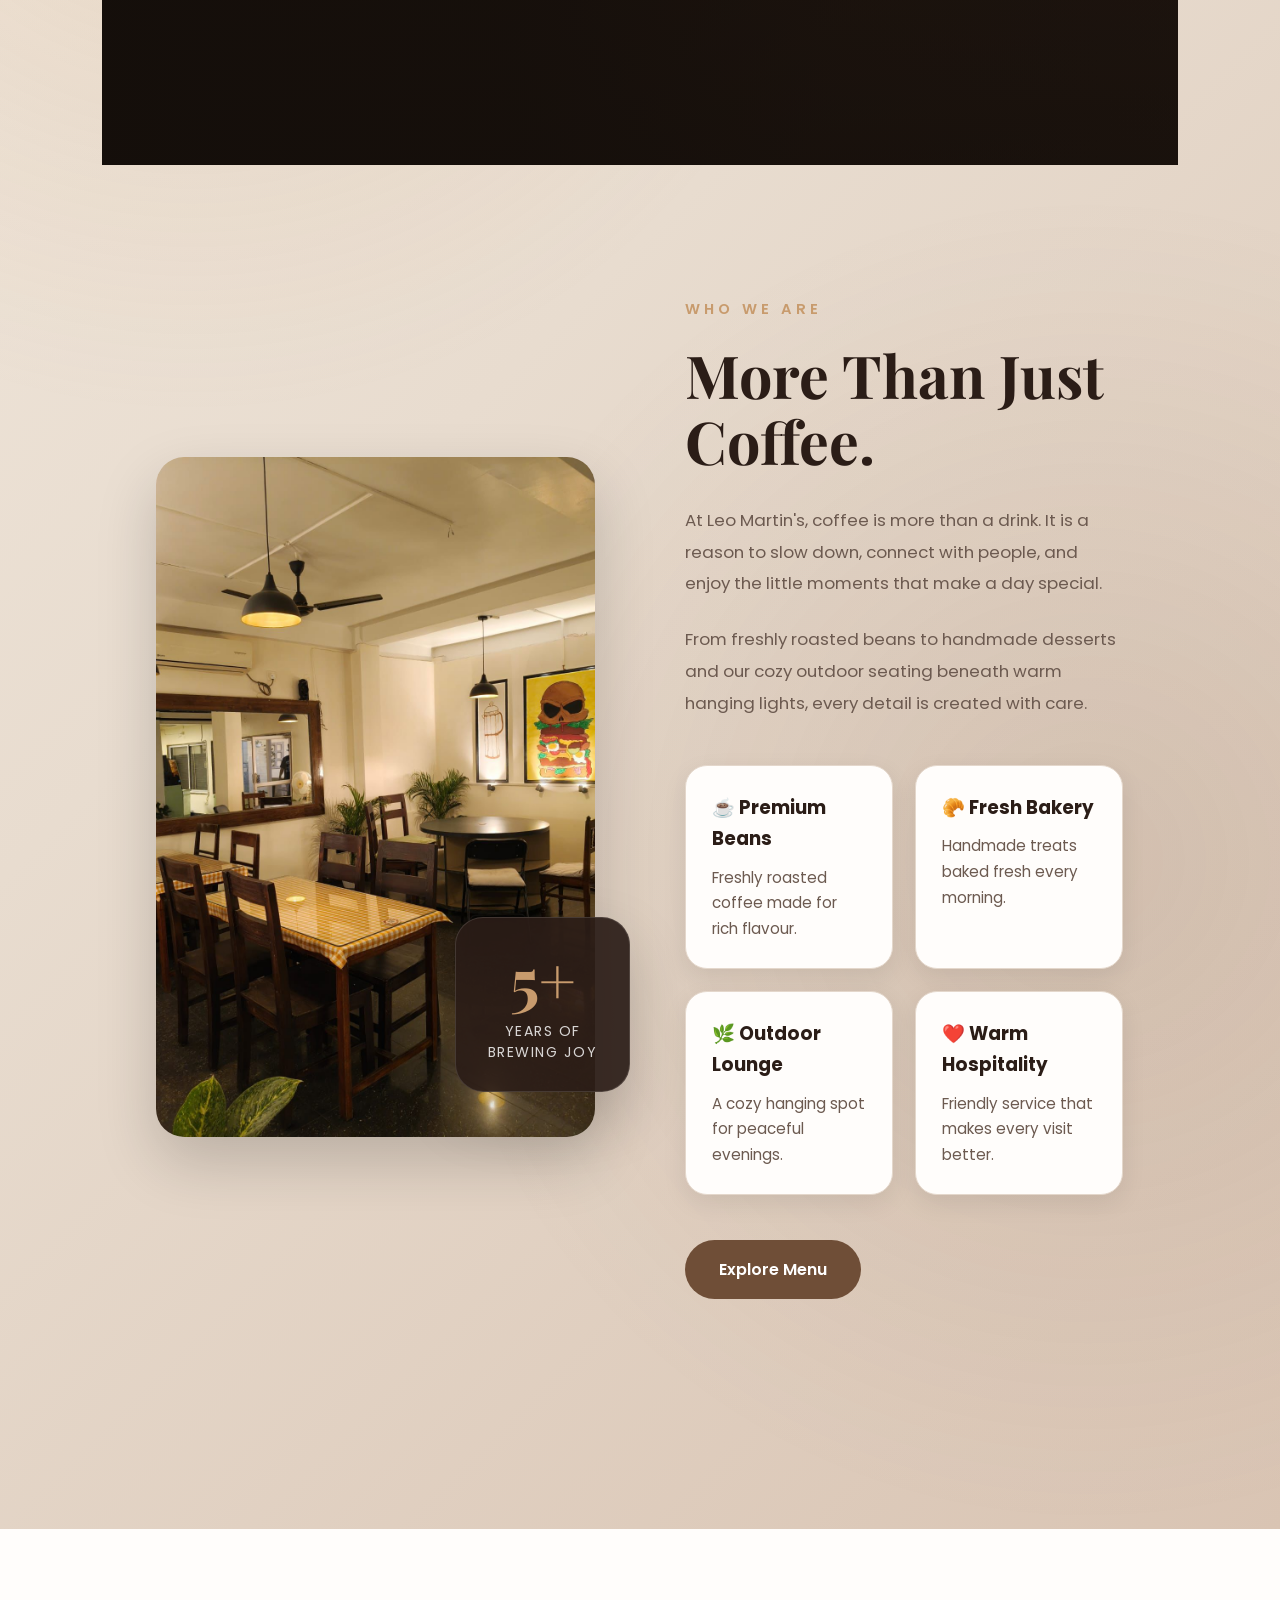
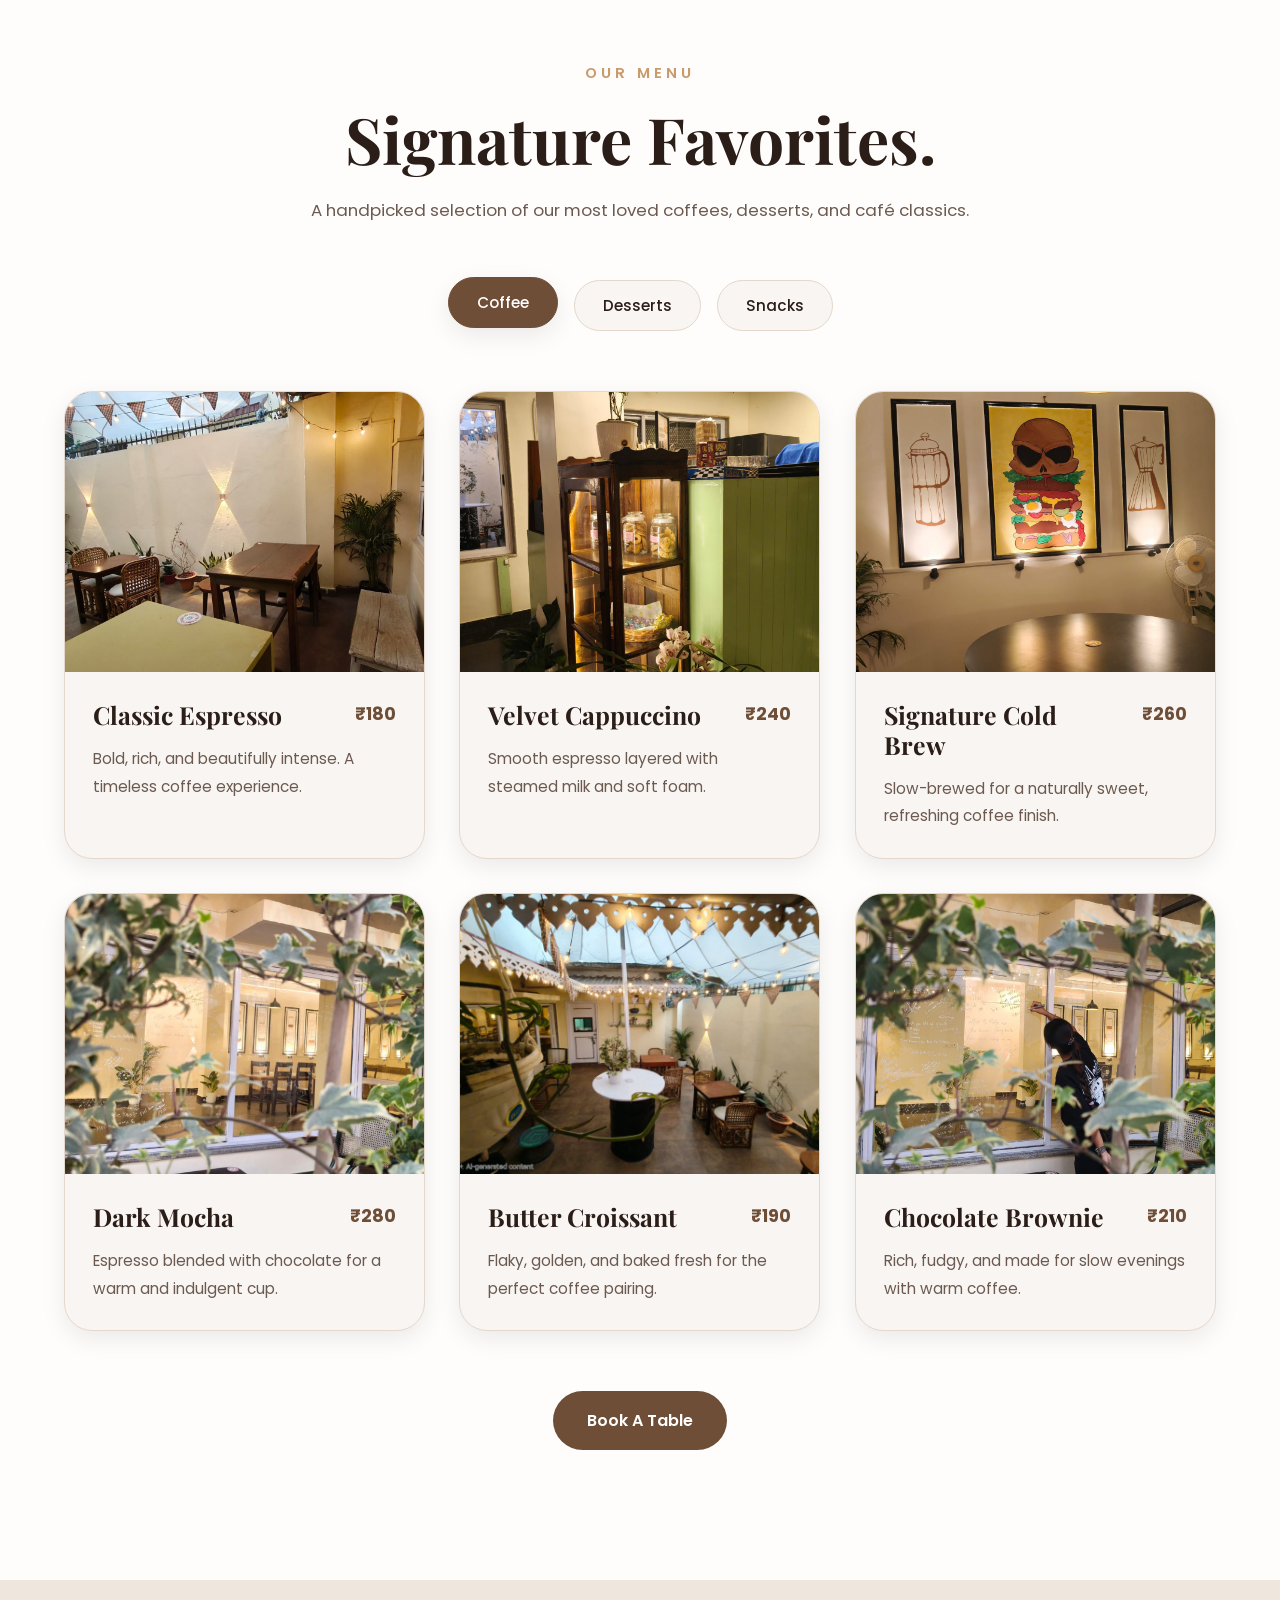
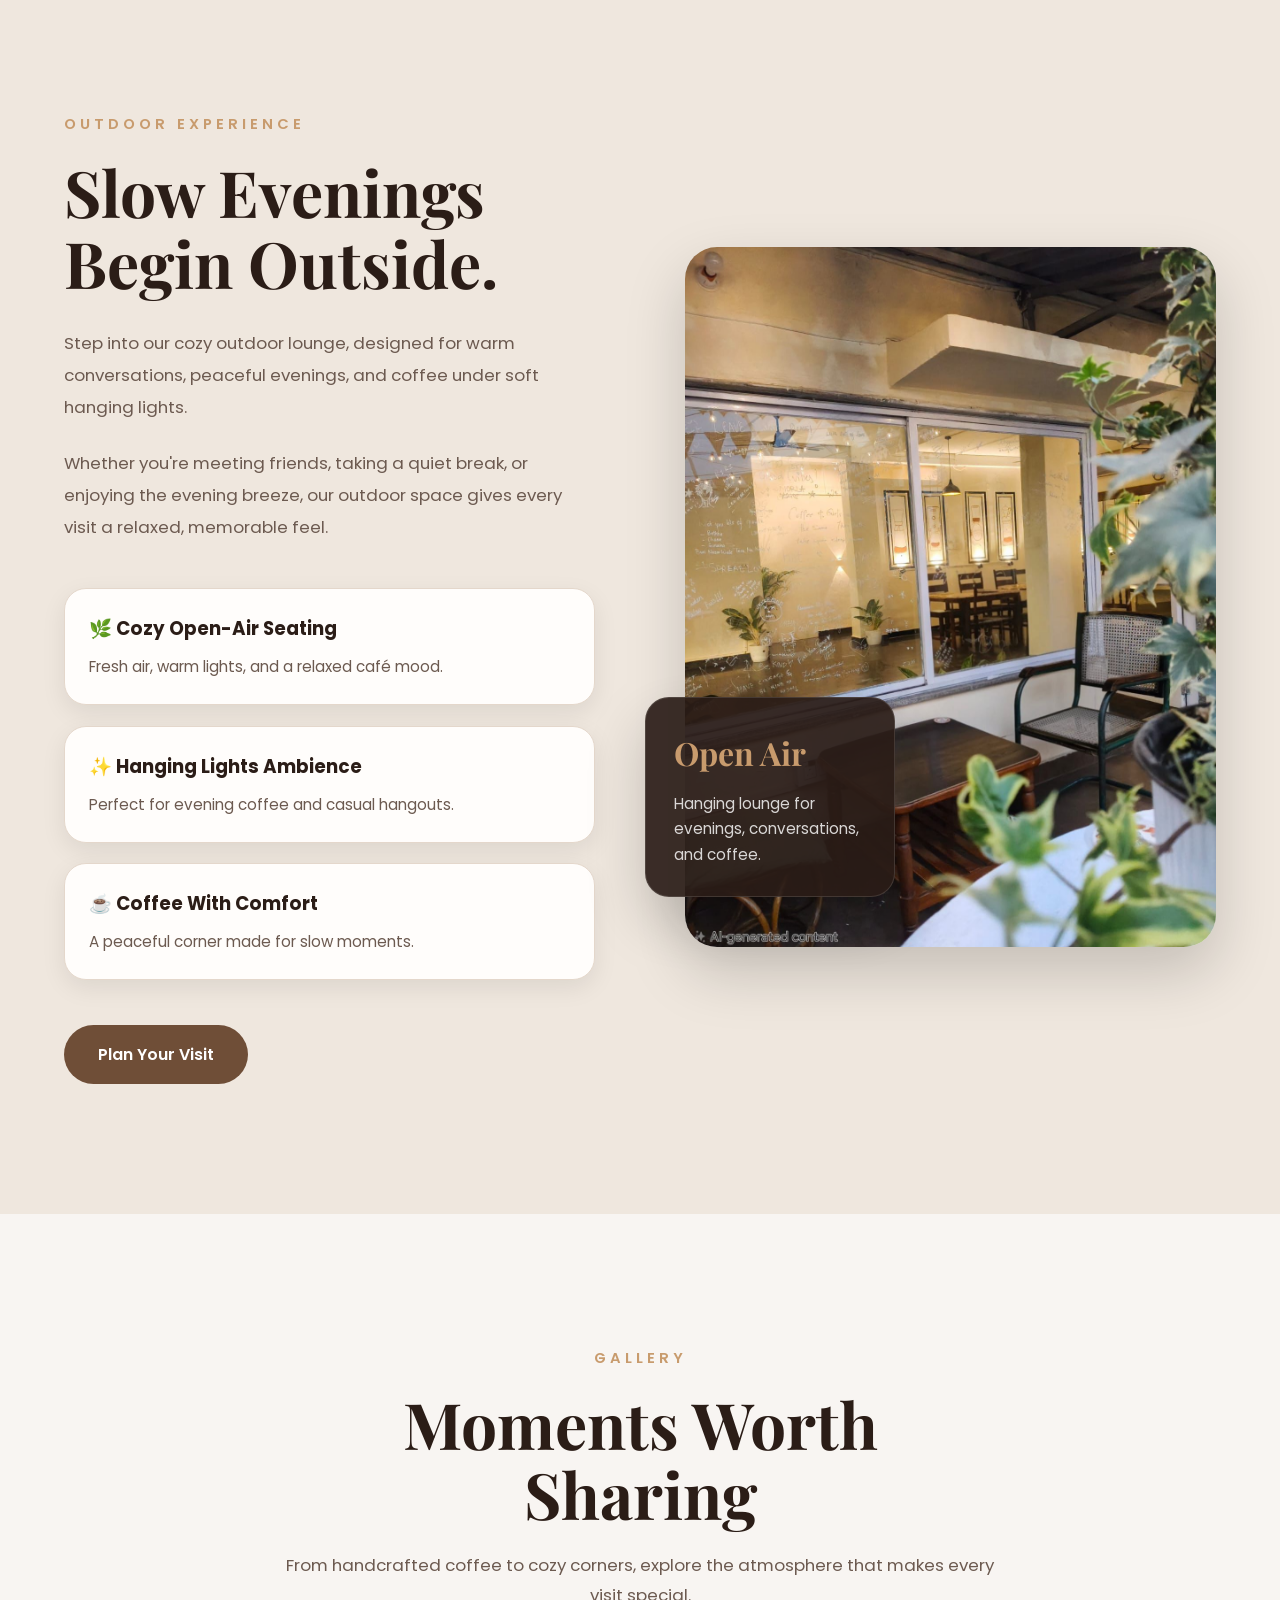
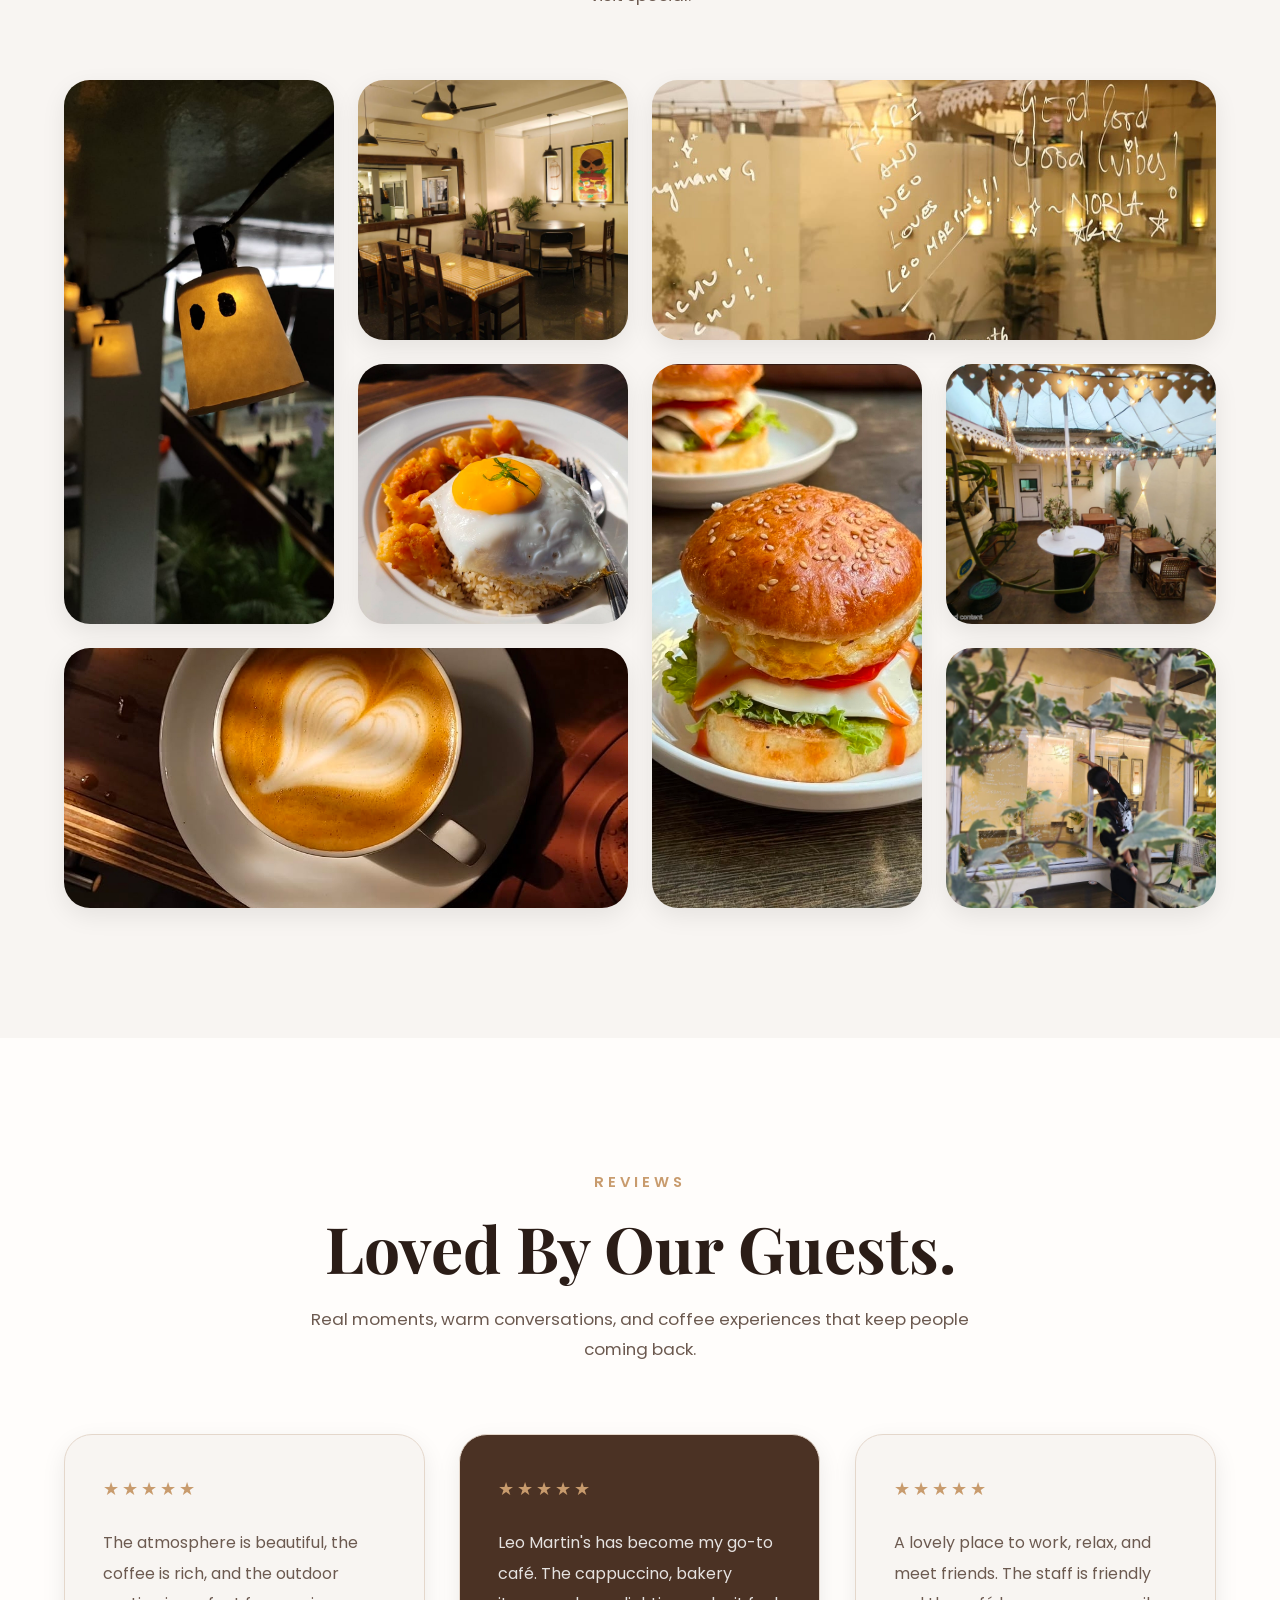
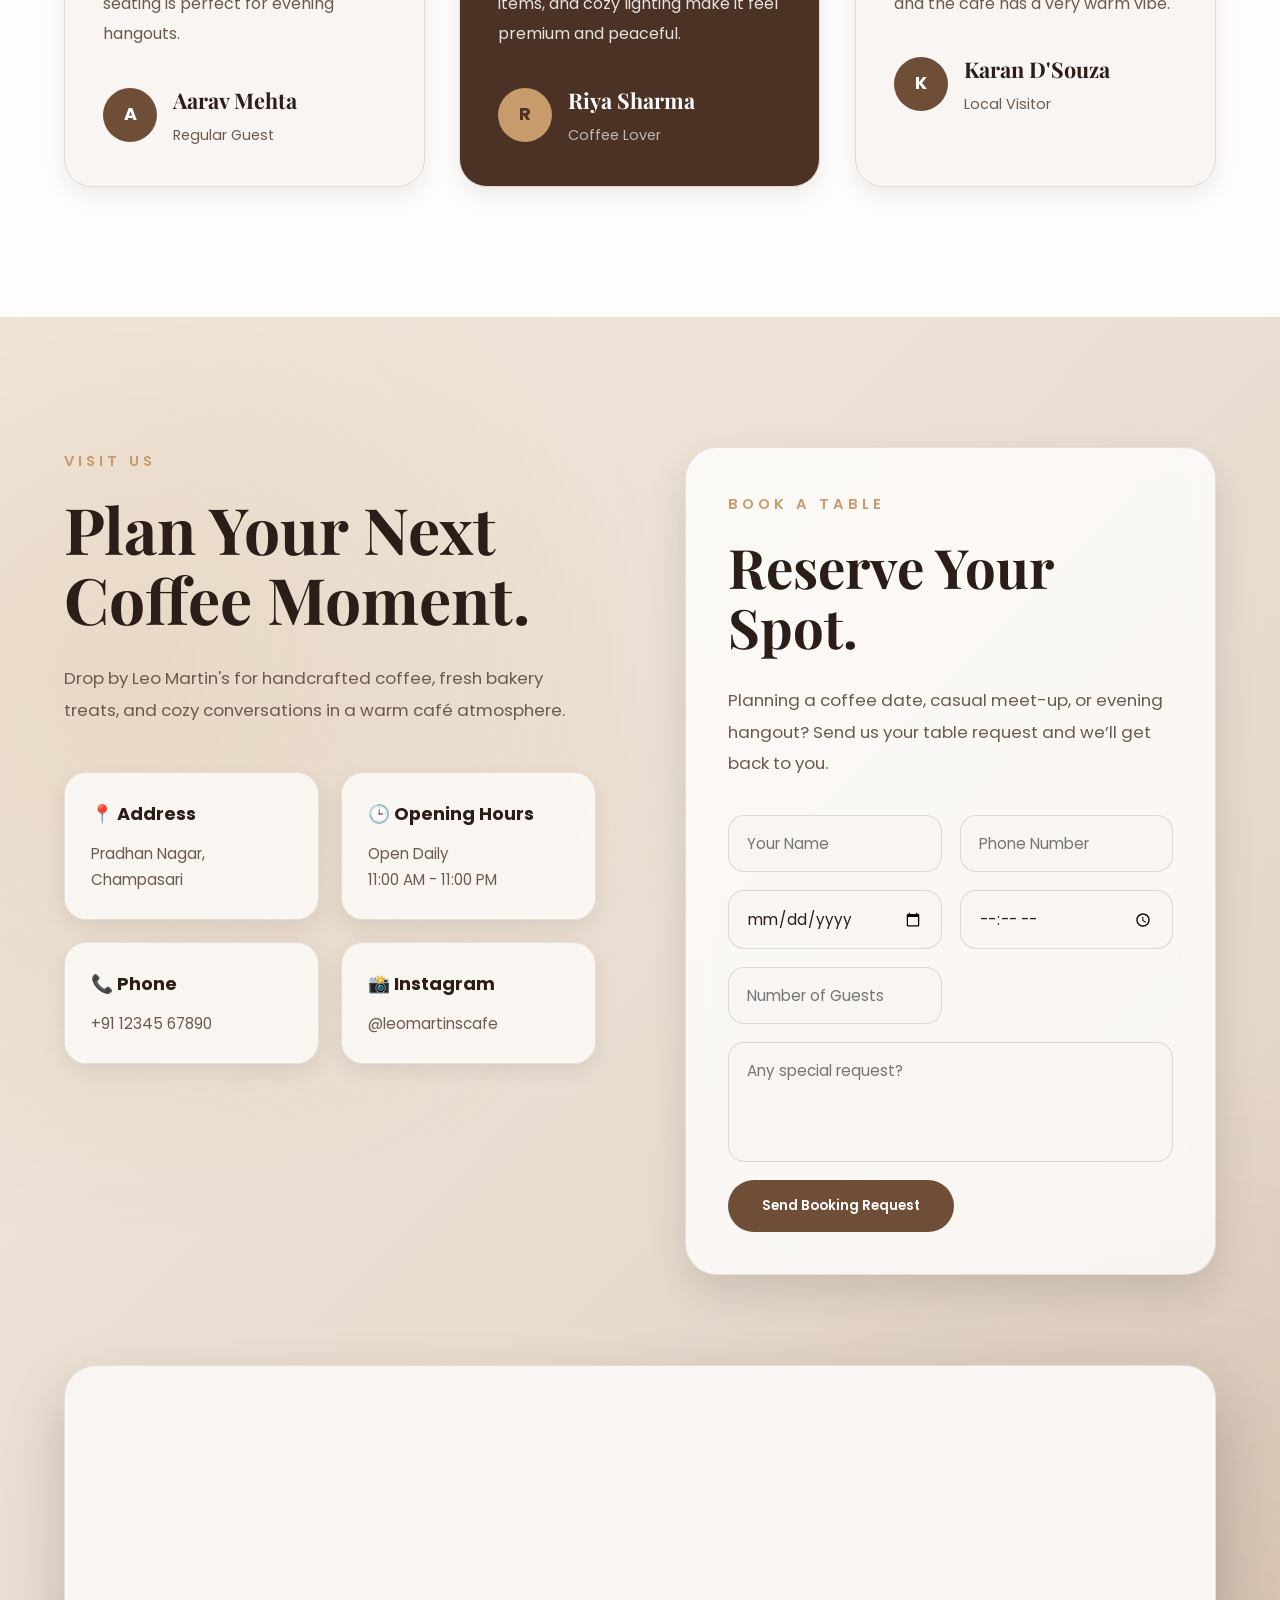
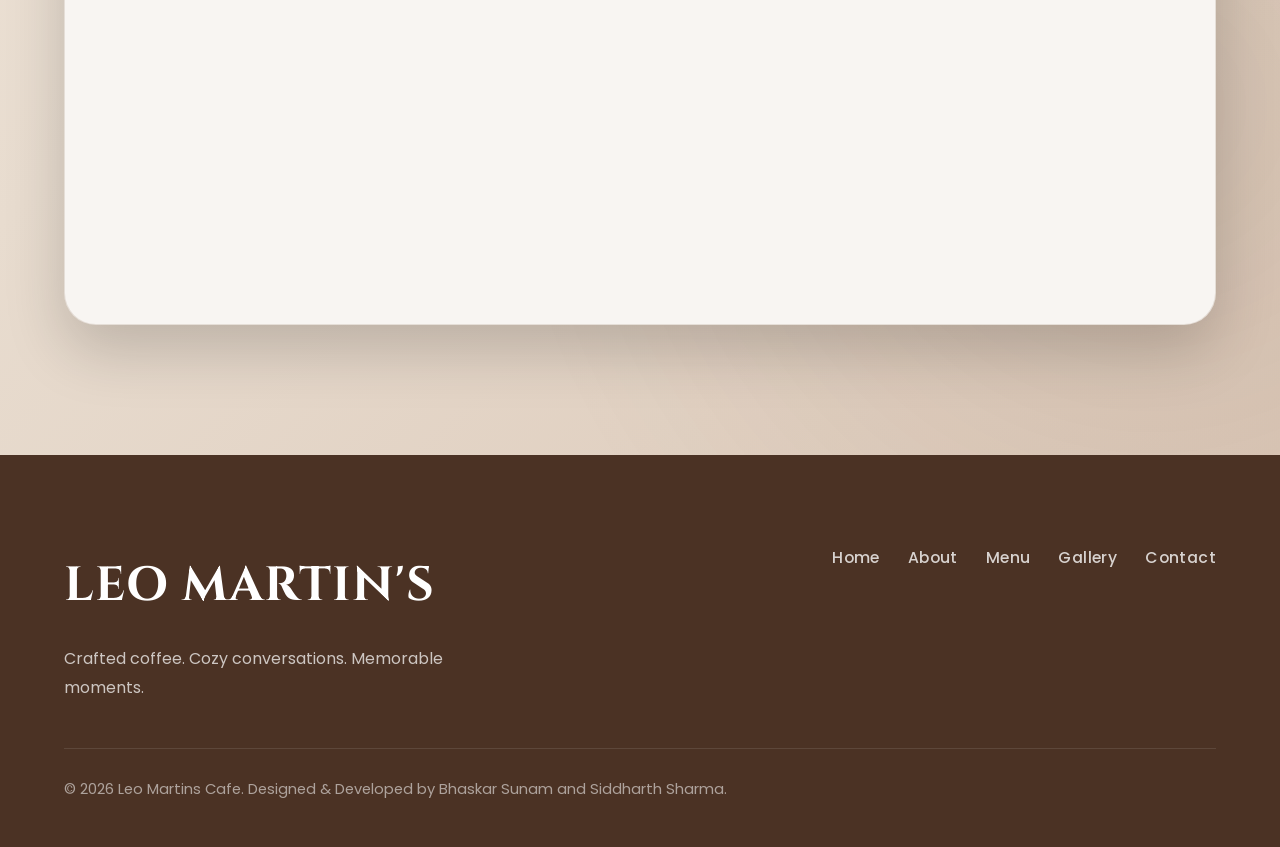
==== commit 477eda09: "Update homepage text" ====
--- a/index.html
+++ b/index.html
@@ -77,9 +77,9 @@
             <span class="hero-tagline">PREMIUM CAFE EXPERIENCE</span>
 
             <h1 class="hero-title">
-                Crafted Coffee.<br>
-                Served With<br>
-                Soul.
+                Crafted with Intent.<br>
+                Brewed to<br>
+                Perfection.
             </h1>
 
             <p class="hero-description">
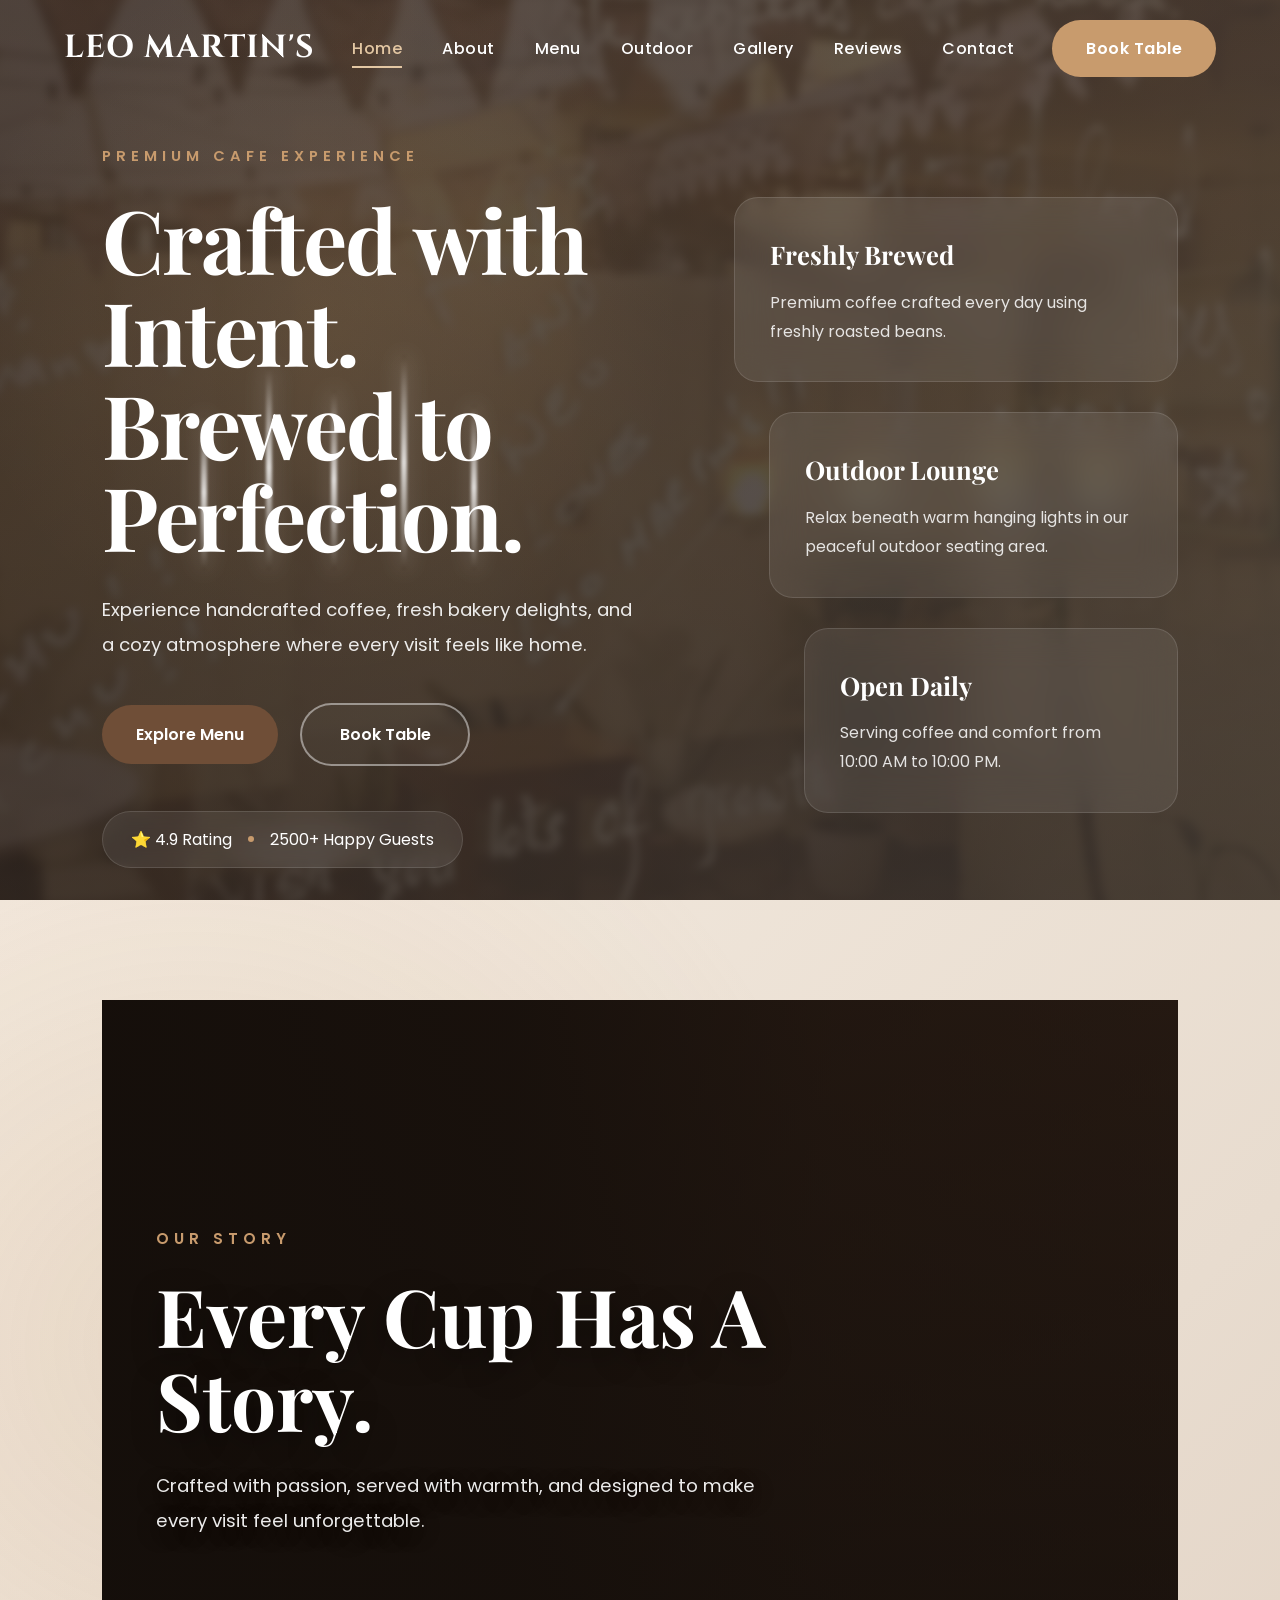
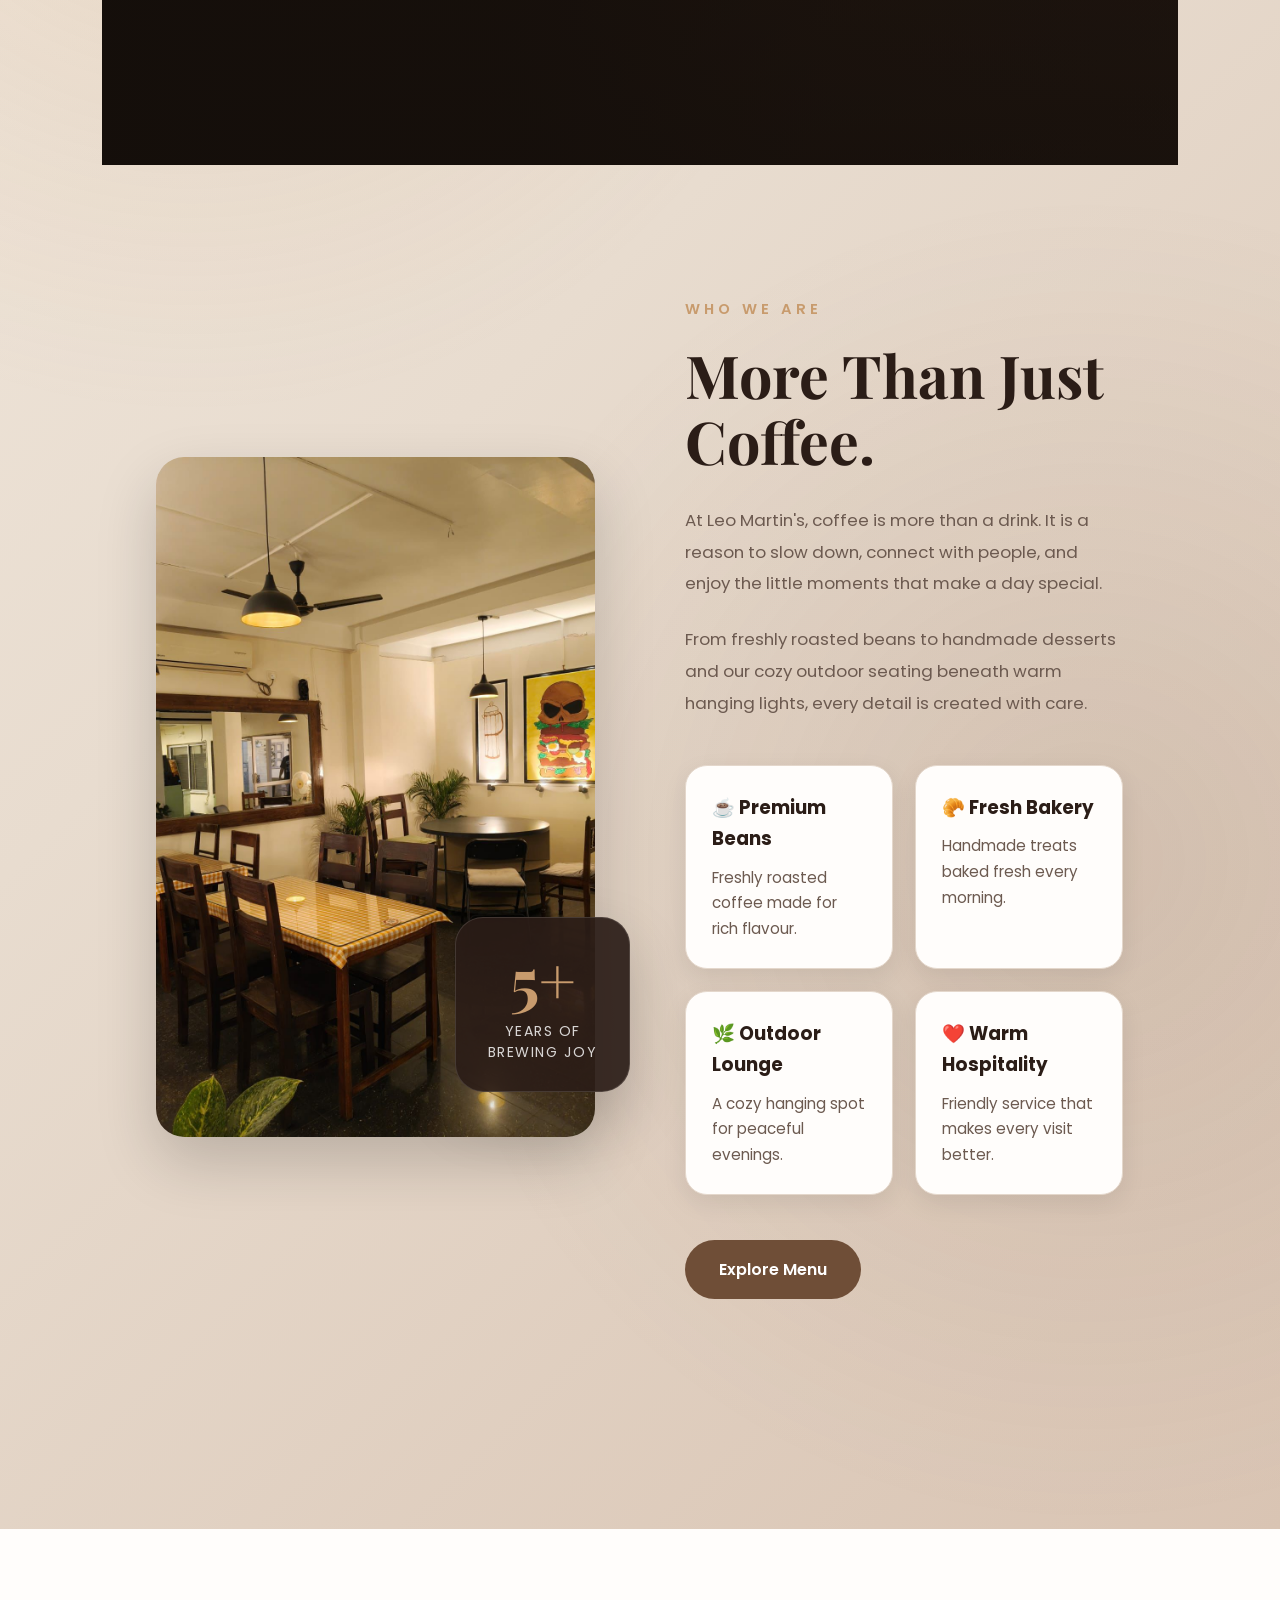
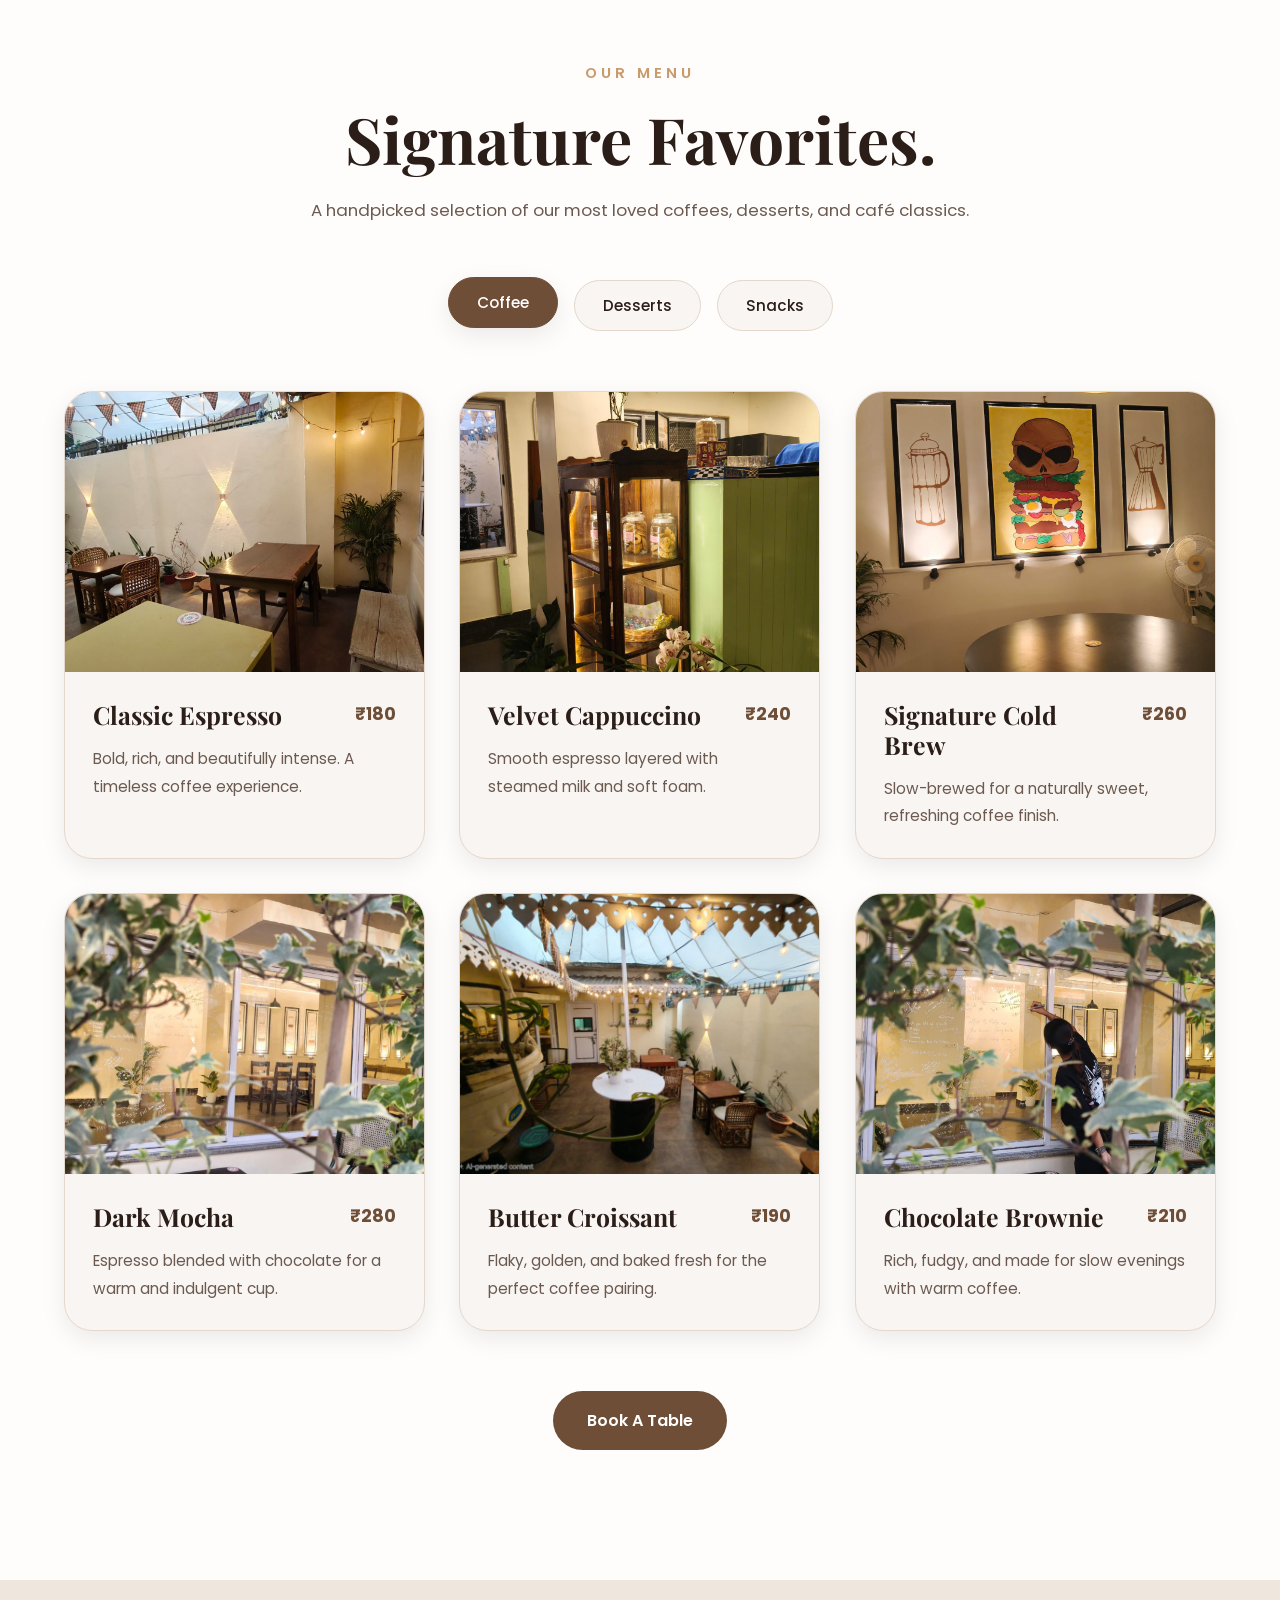
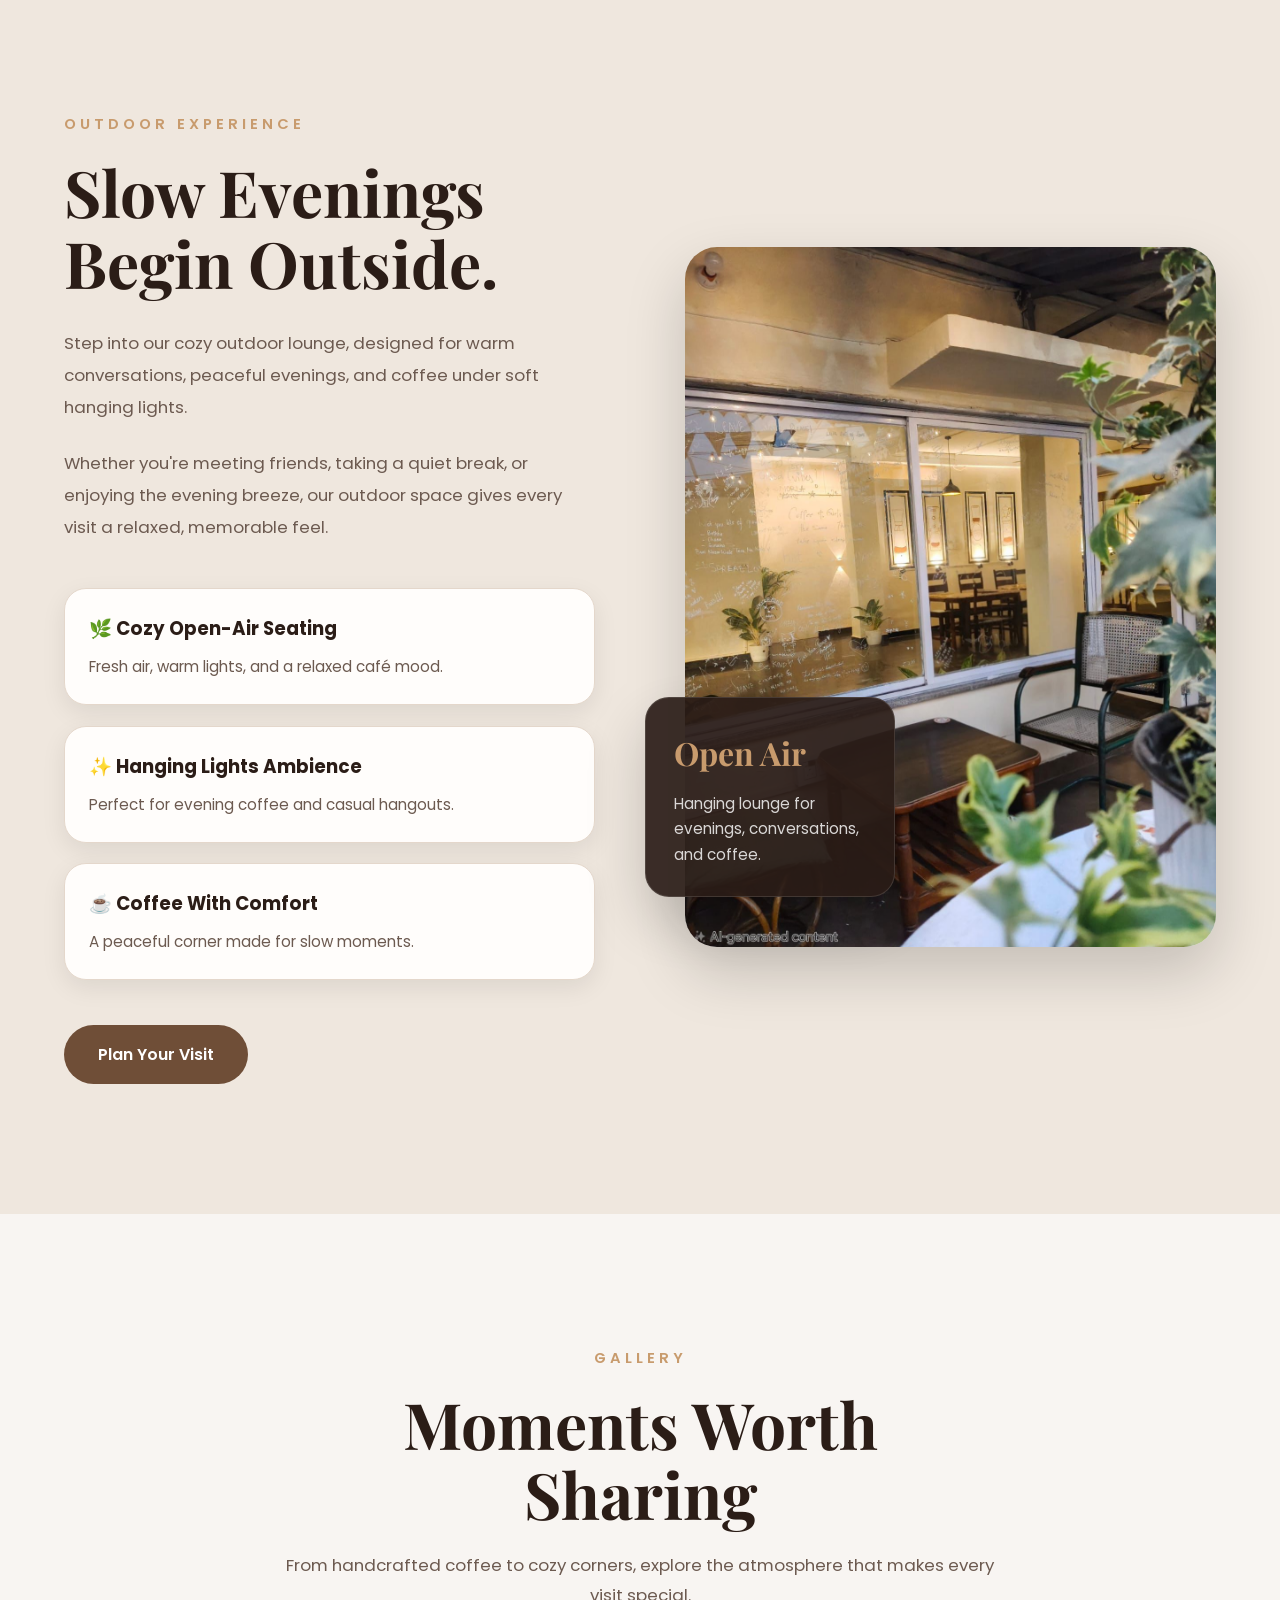
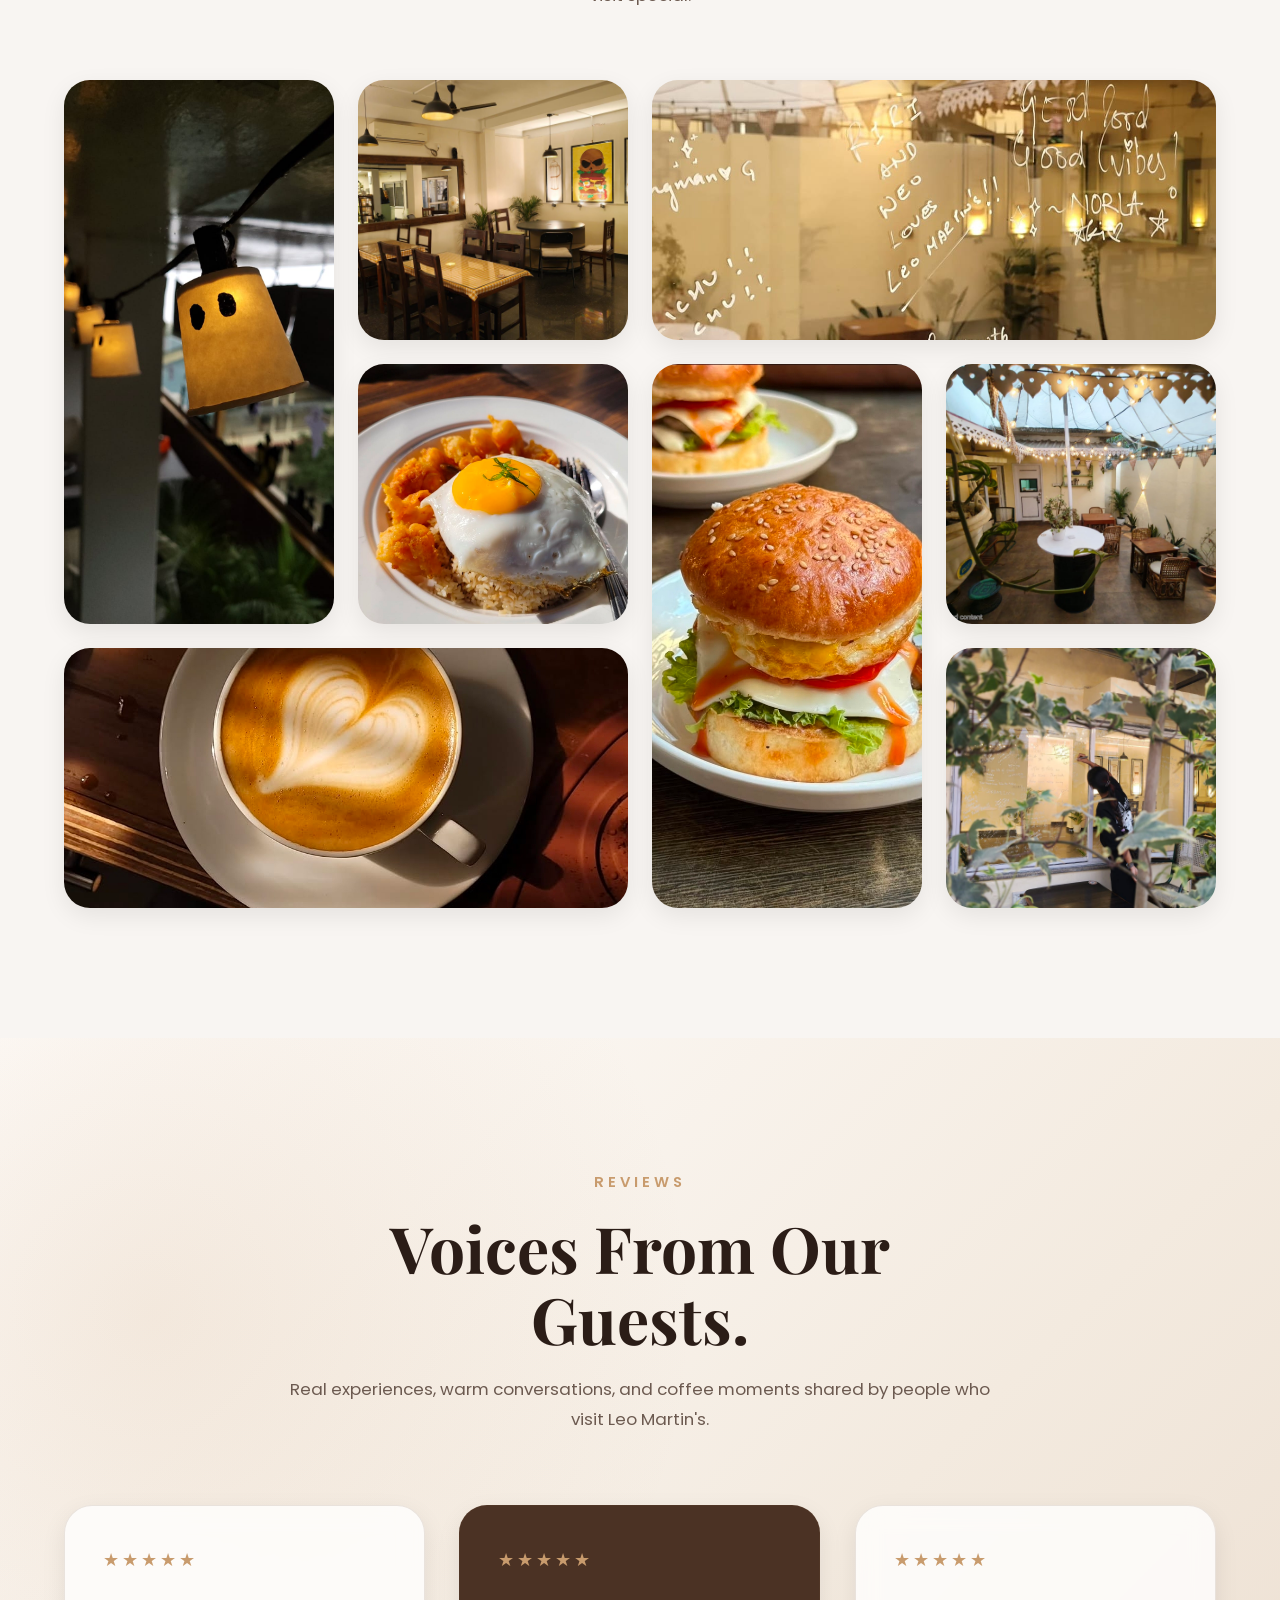
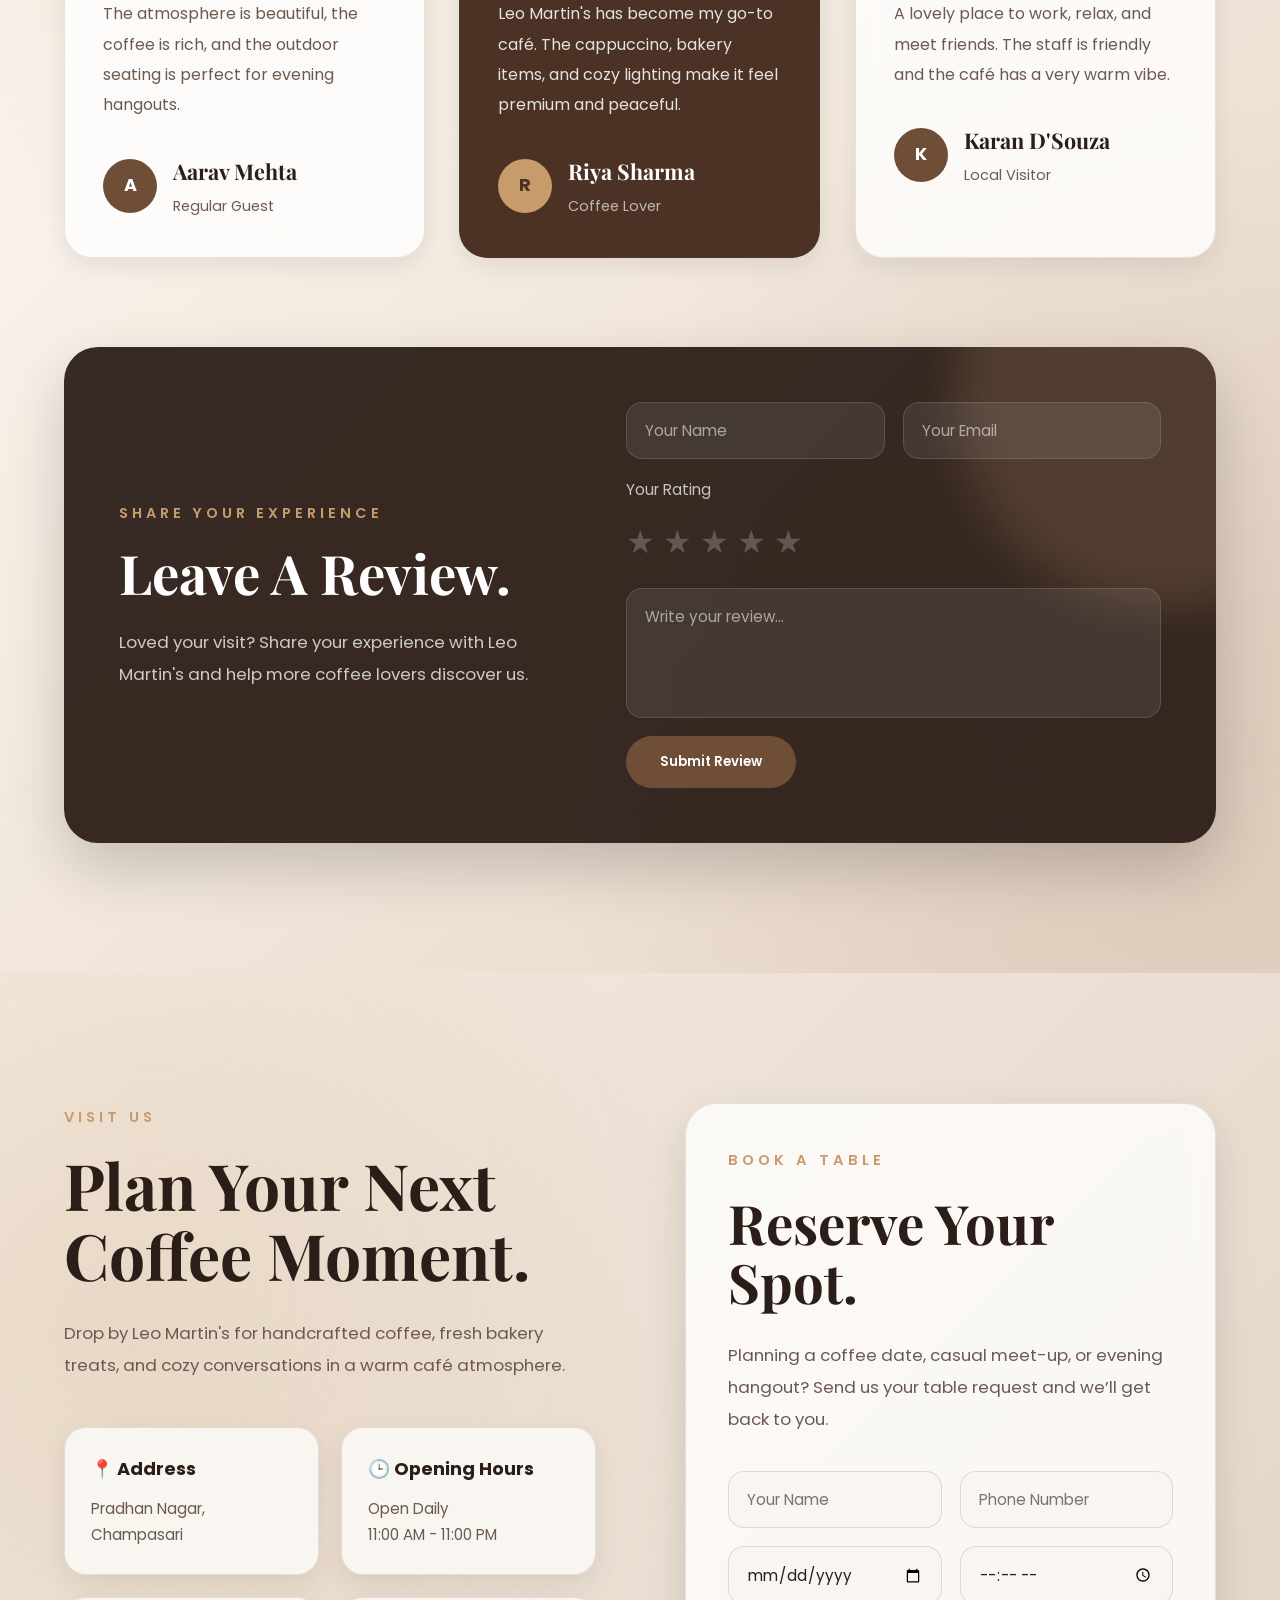
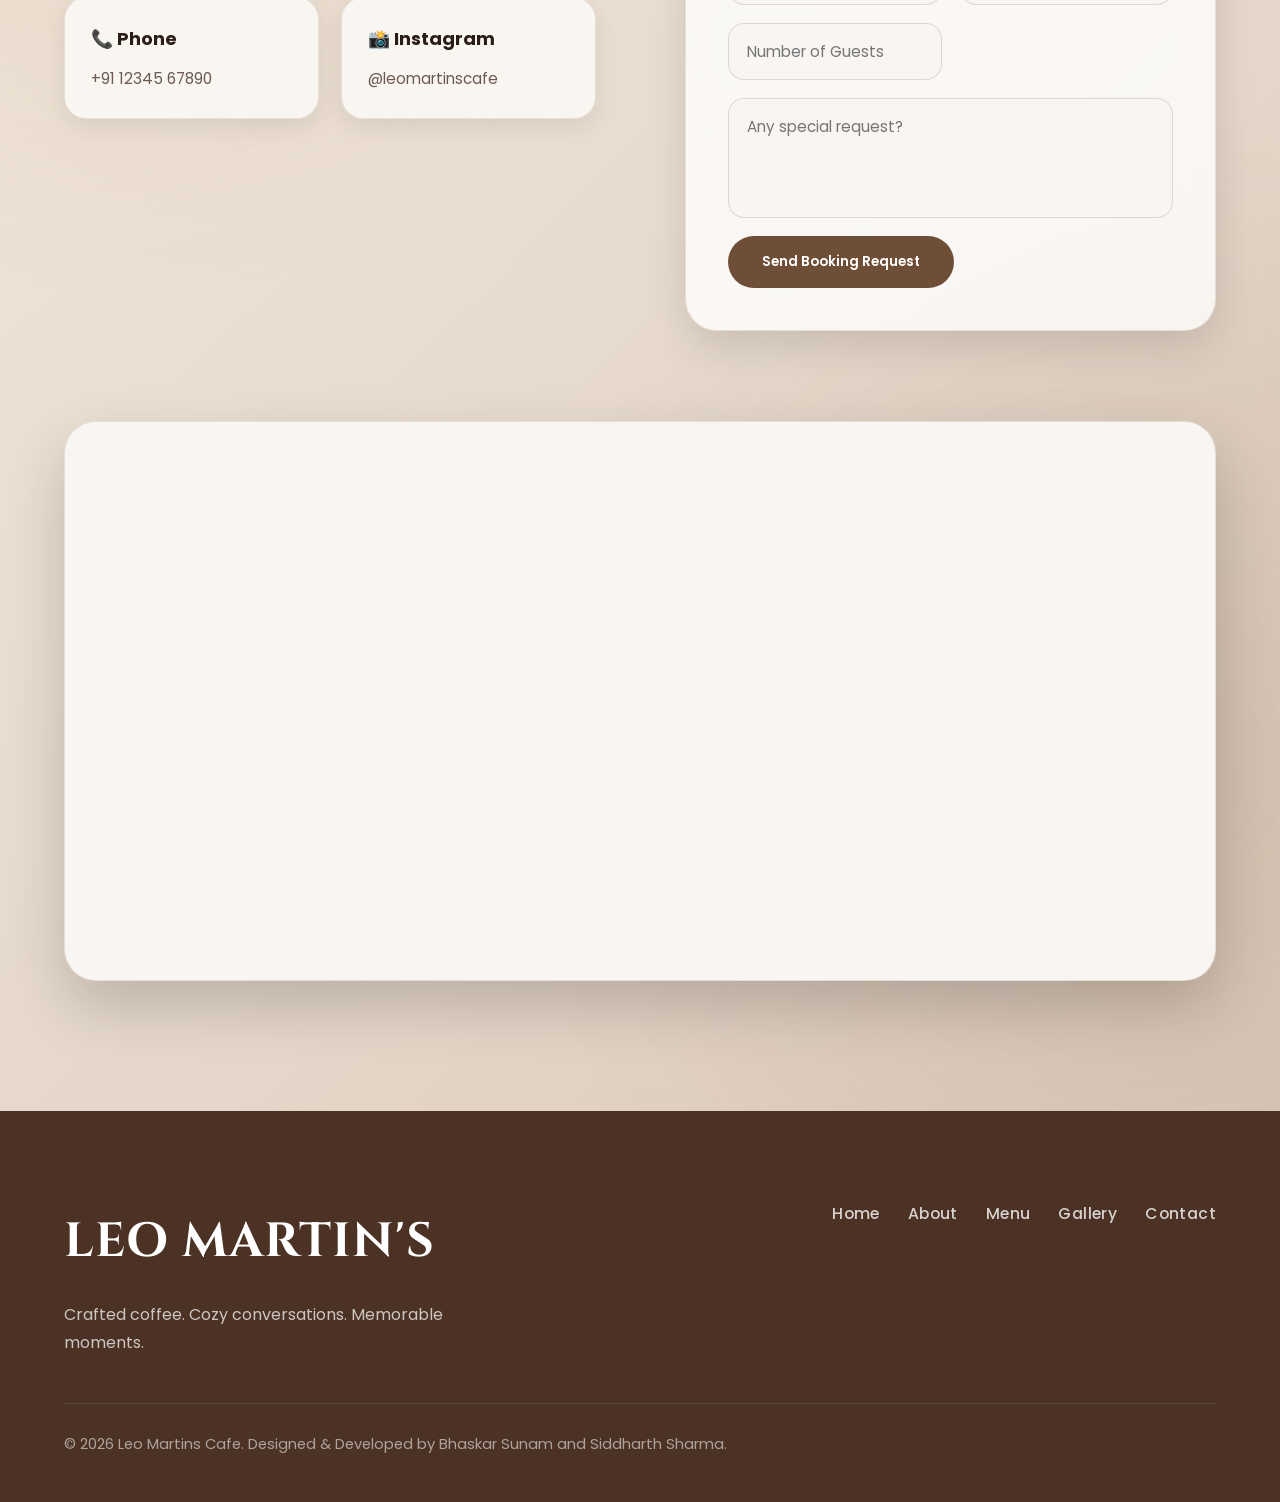
==== commit a1fd6cae: "Add real review submission form" ====
--- a/index.html
+++ b/index.html
@@ -465,10 +465,10 @@
 
             <span>REVIEWS</span>
 
-            <h2>Loved By Our Guests.</h2>
-
-            <p>
-                Real moments, warm conversations, and coffee experiences that keep people coming back.
+            <h2>Voices From Our Guests.</h2>
+
+            <p>
+                Real experiences, warm conversations, and coffee moments shared by people who visit Leo Martin's.
             </p>
 
         </div>
@@ -484,12 +484,14 @@
                 </p>
 
                 <div class="review-user">
+
                     <div class="review-avatar">A</div>
 
                     <div>
                         <h4>Aarav Mehta</h4>
                         <span>Regular Guest</span>
                     </div>
+
                 </div>
 
             </div>
@@ -503,12 +505,14 @@
                 </p>
 
                 <div class="review-user">
+
                     <div class="review-avatar">R</div>
 
                     <div>
                         <h4>Riya Sharma</h4>
                         <span>Coffee Lover</span>
                     </div>
+
                 </div>
 
             </div>
@@ -522,15 +526,87 @@
                 </p>
 
                 <div class="review-user">
+
                     <div class="review-avatar">K</div>
 
                     <div>
                         <h4>Karan D'Souza</h4>
                         <span>Local Visitor</span>
                     </div>
-                </div>
-
-            </div>
+
+                </div>
+
+            </div>
+
+        </div>
+
+        <div class="review-form-wrapper">
+
+            <div class="review-form-content">
+
+                <span>SHARE YOUR EXPERIENCE</span>
+
+                <h3>Leave A Review.</h3>
+
+                <p>
+                    Loved your visit? Share your experience with Leo Martin's and help more coffee lovers discover us.
+                </p>
+
+            </div>
+
+            <form 
+                class="review-form" 
+                name="review" 
+                method="POST" 
+                data-netlify="true" 
+                netlify-honeypot="bot-field"
+                action="/success.html">
+
+                <input type="hidden" name="form-name" value="review">
+
+                <p style="display:none;">
+                    <label>
+                        Don’t fill this out if you're human:
+                        <input name="bot-field">
+                    </label>
+                </p>
+
+                <input type="text" name="name" placeholder="Your Name" required>
+
+                <input type="email" name="email" placeholder="Your Email">
+
+                <div class="rating-field">
+
+                    <p>Your Rating</p>
+
+                    <div class="star-rating">
+
+                        <input type="radio" id="star5" name="rating" value="5 Stars" required>
+                        <label for="star5">★</label>
+
+                        <input type="radio" id="star4" name="rating" value="4 Stars">
+                        <label for="star4">★</label>
+
+                        <input type="radio" id="star3" name="rating" value="3 Stars">
+                        <label for="star3">★</label>
+
+                        <input type="radio" id="star2" name="rating" value="2 Stars">
+                        <label for="star2">★</label>
+
+                        <input type="radio" id="star1" name="rating" value="1 Star">
+                        <label for="star1">★</label>
+
+                    </div>
+
+                </div>
+
+                <textarea name="review" placeholder="Write your review..." required></textarea>
+
+                <button type="submit" class="primary-btn">
+                    Submit Review
+                </button>
+
+            </form>
 
         </div>
 
